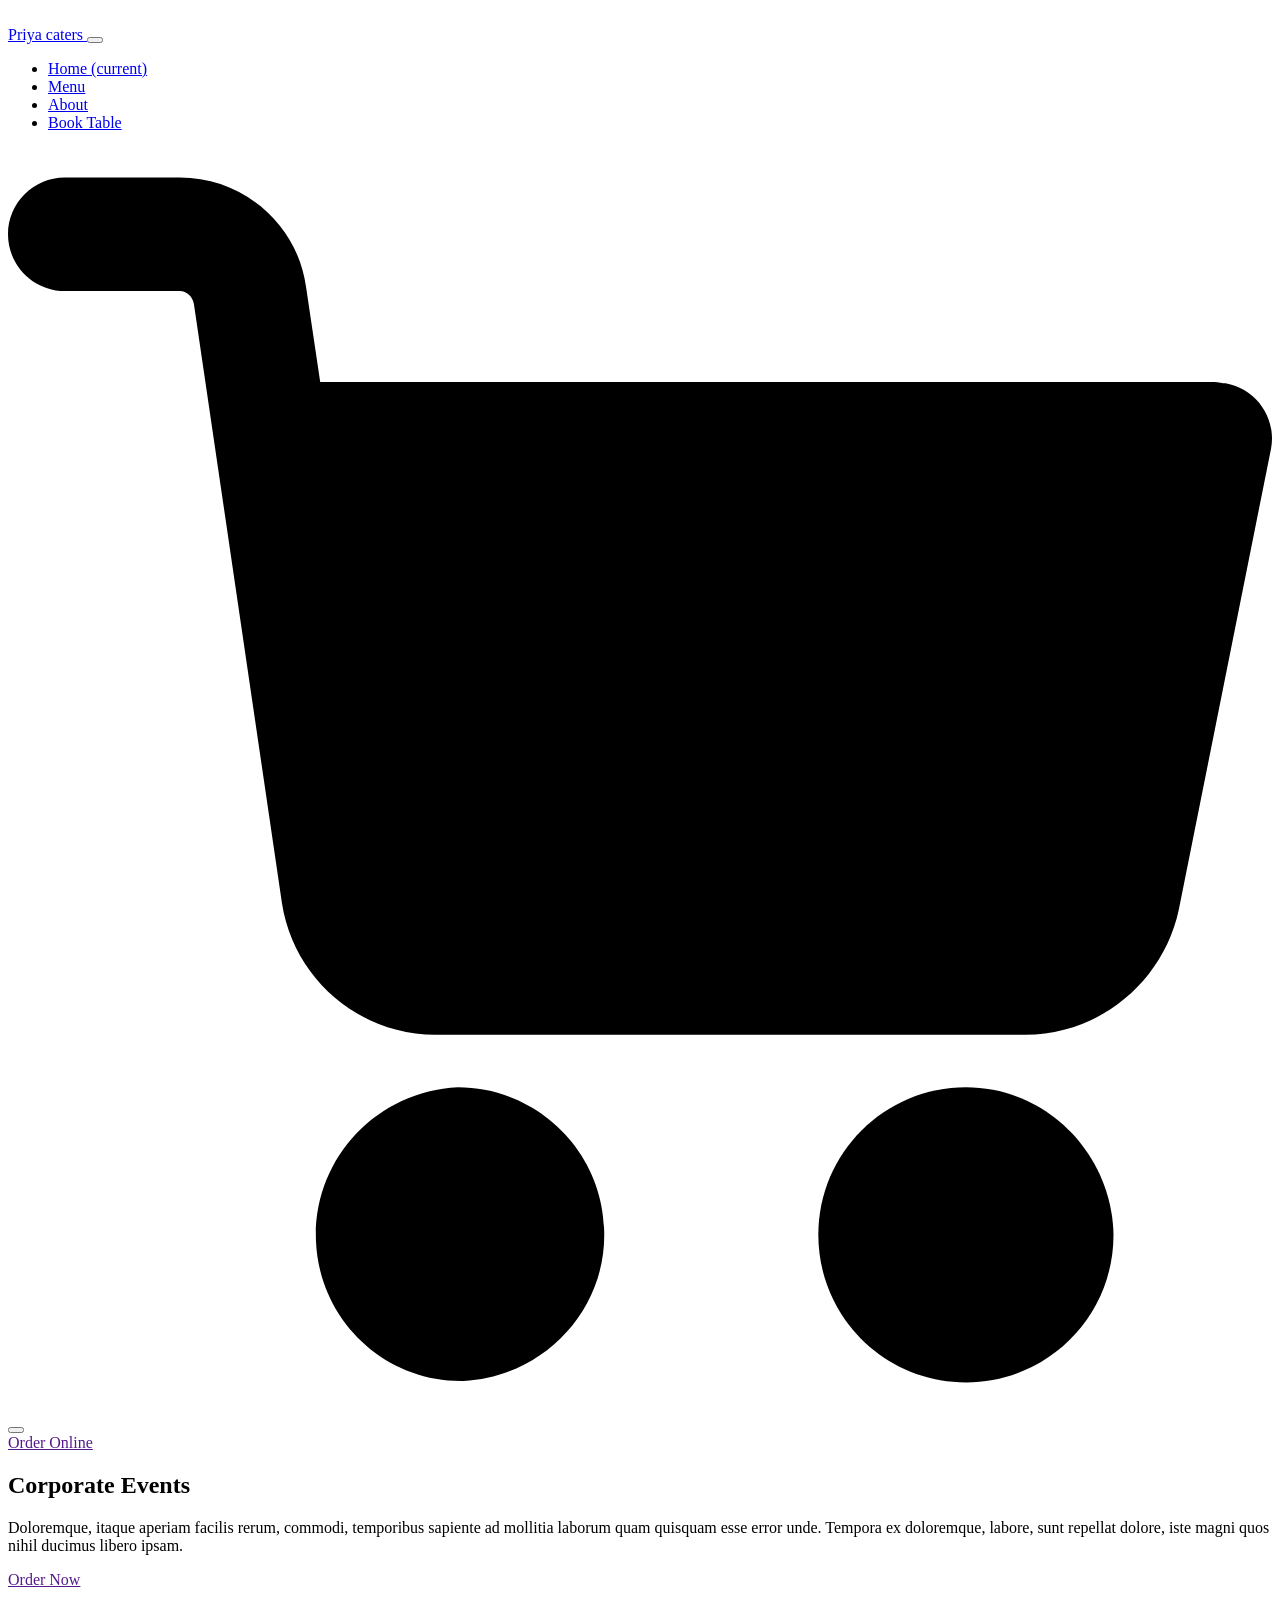
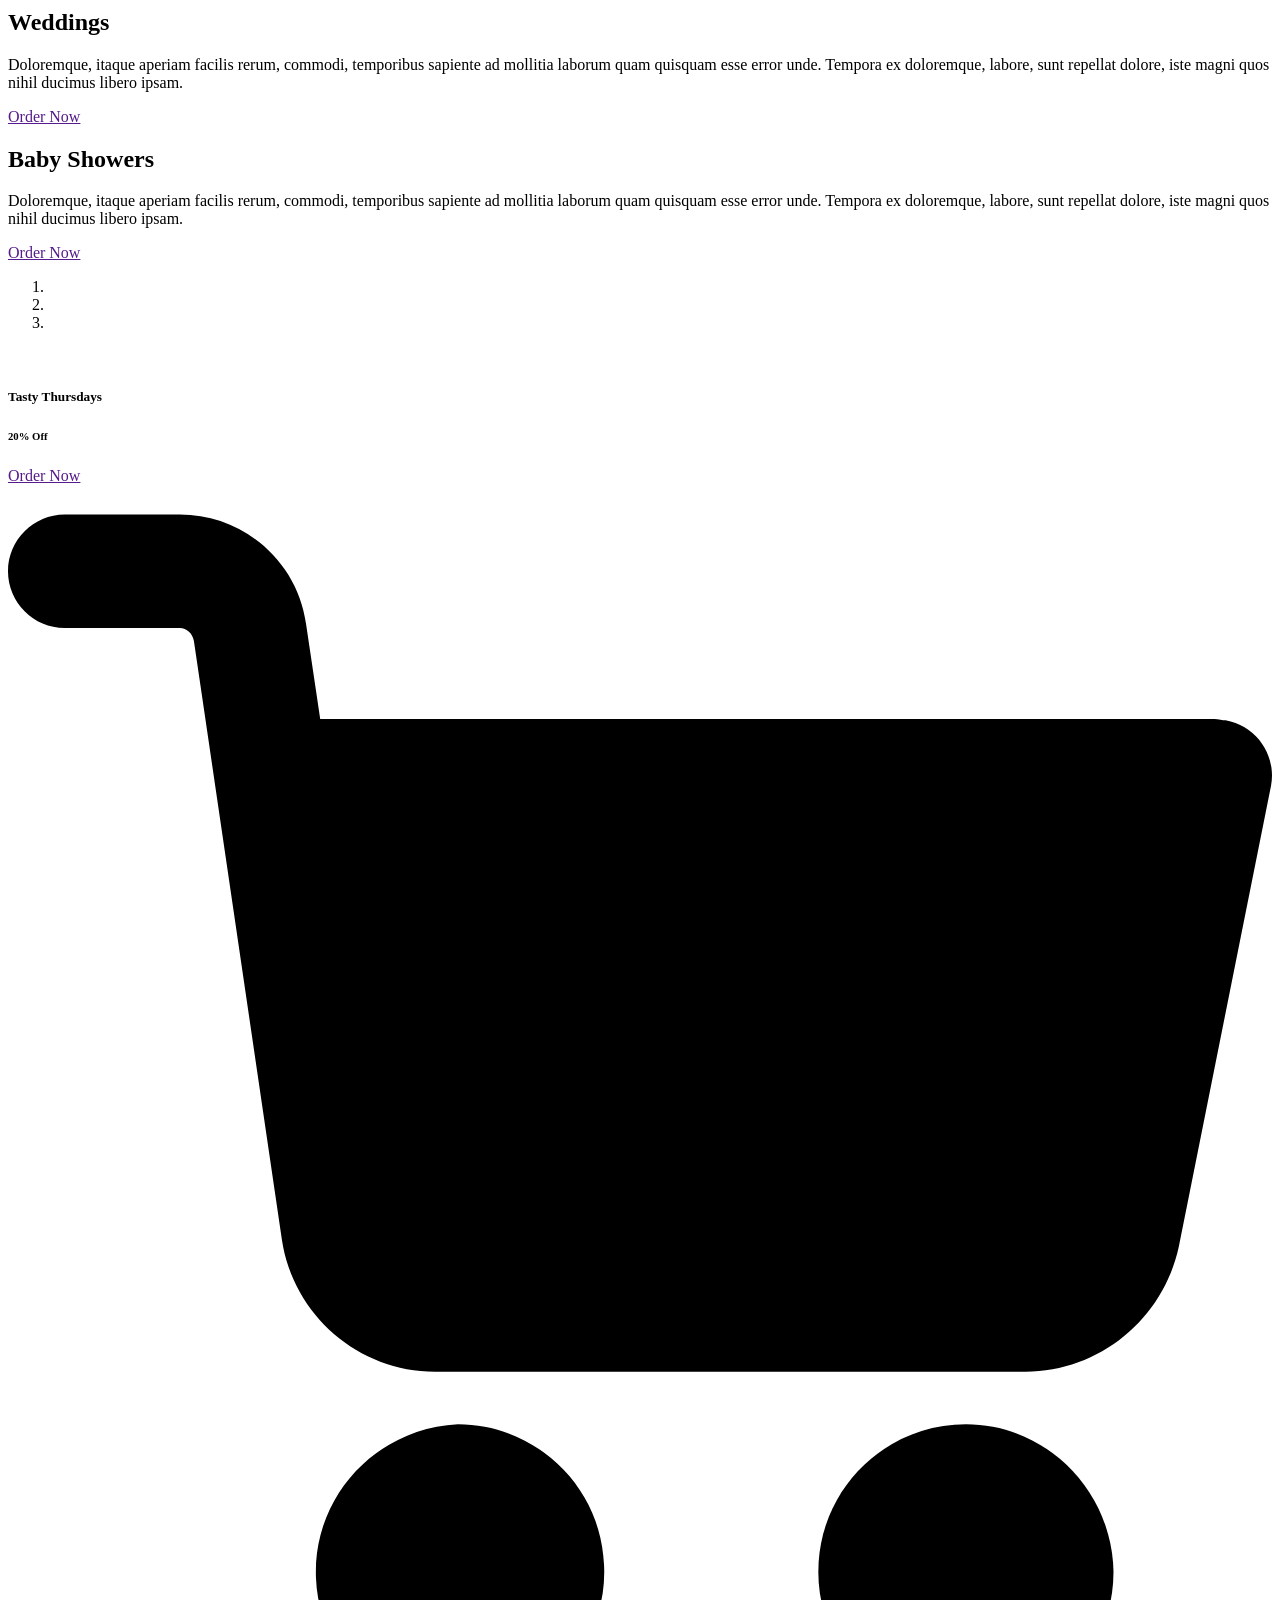
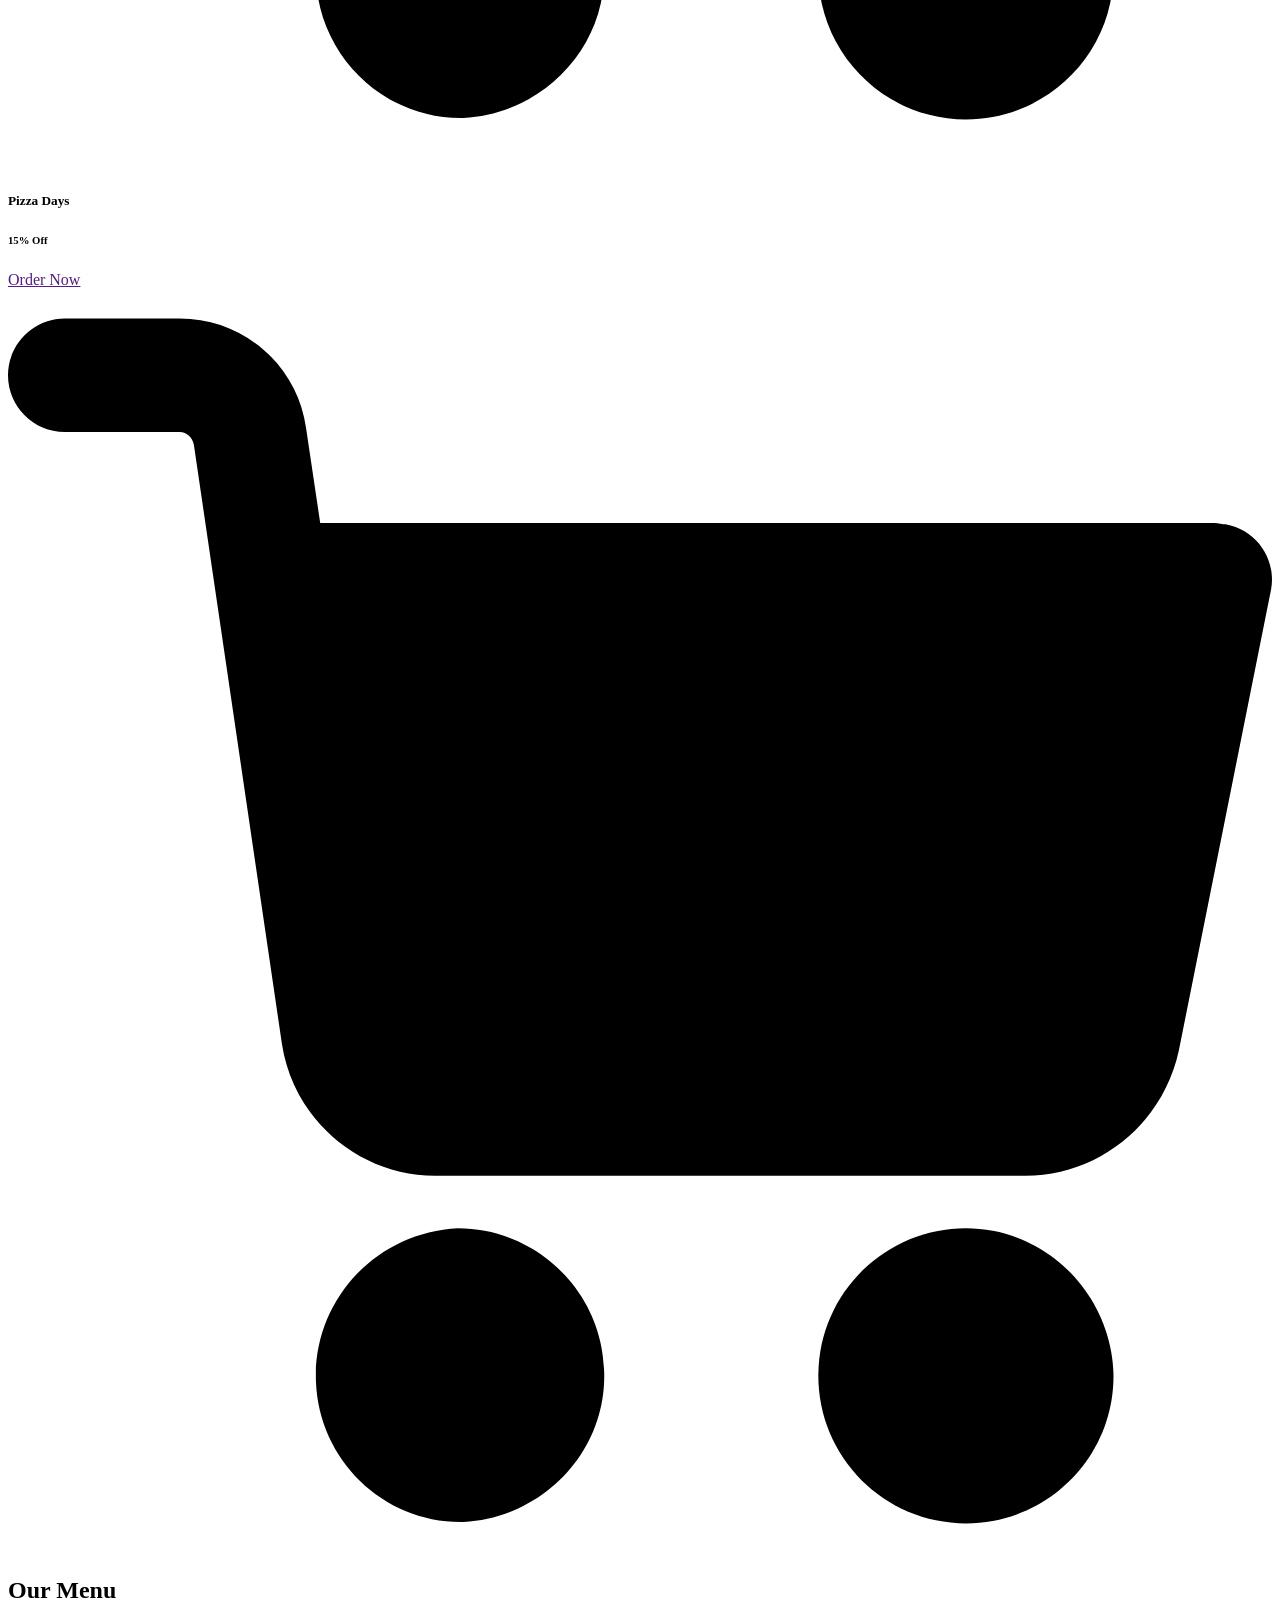
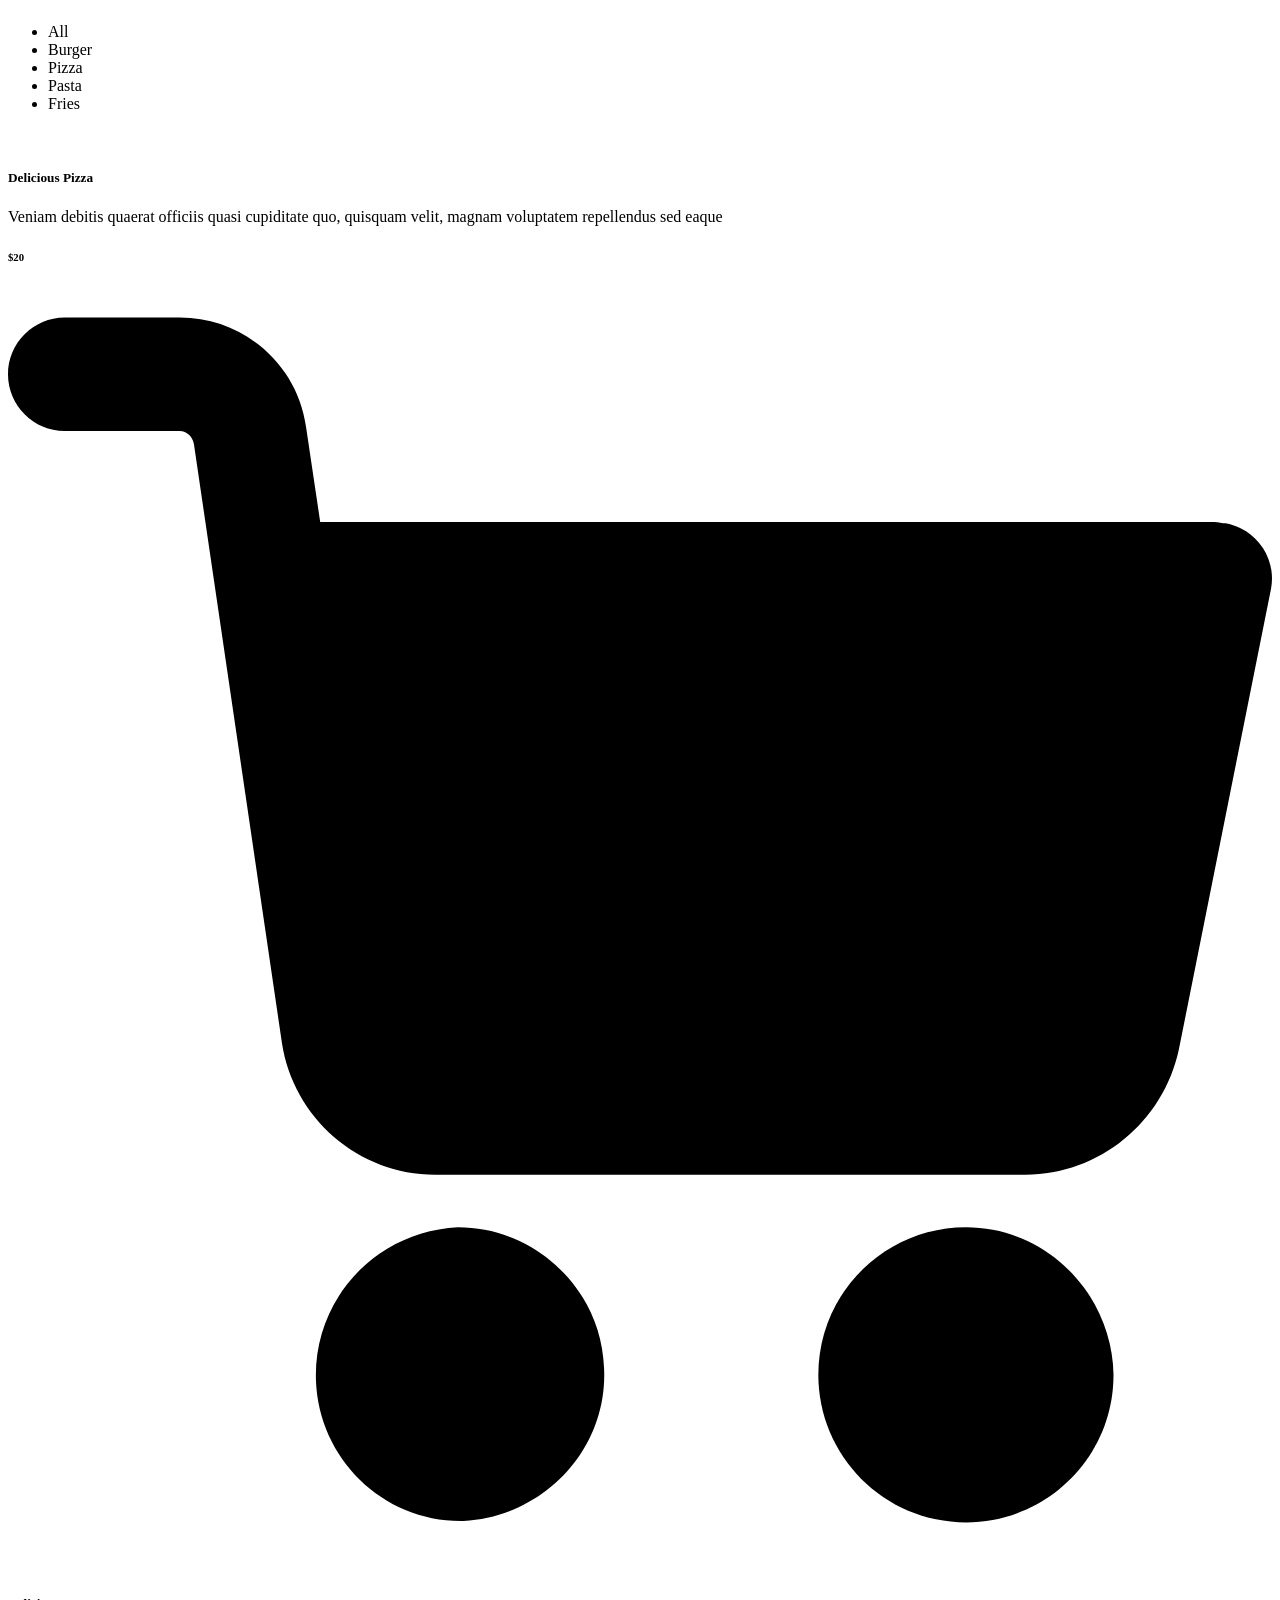
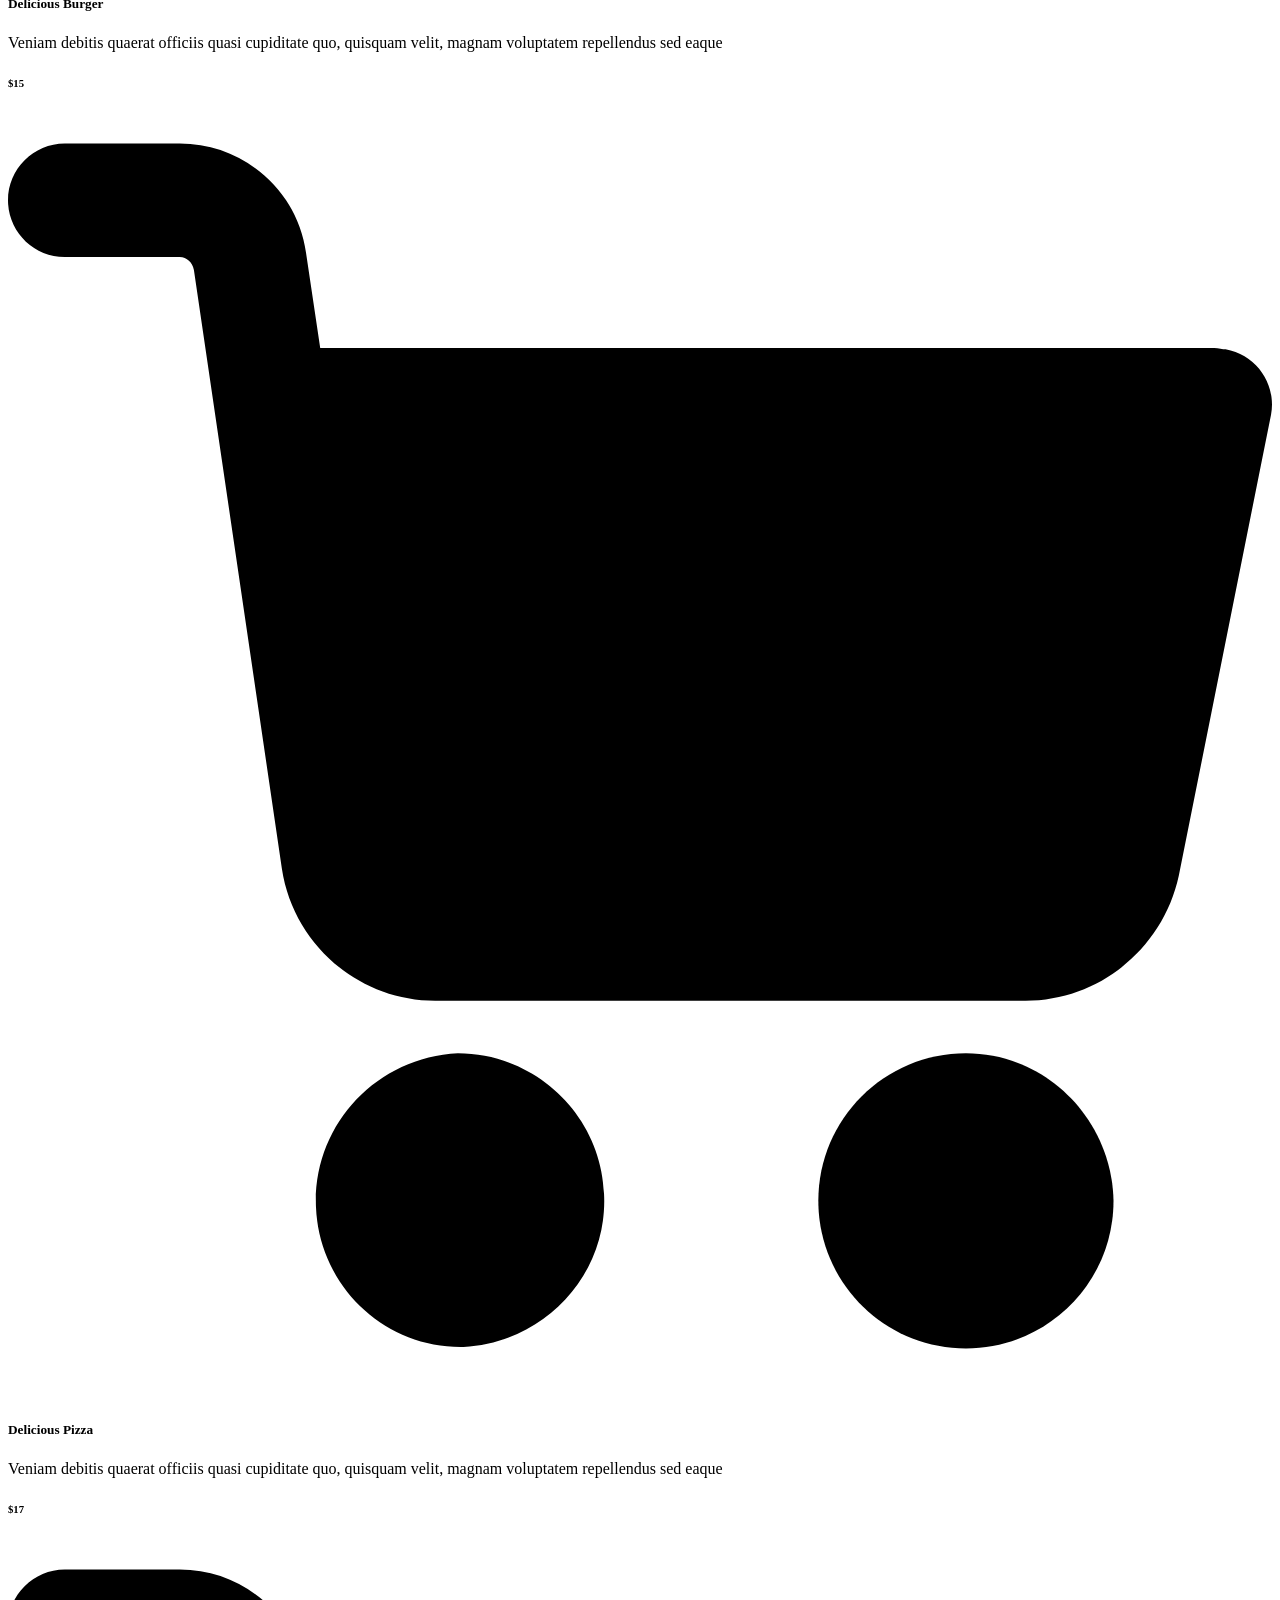
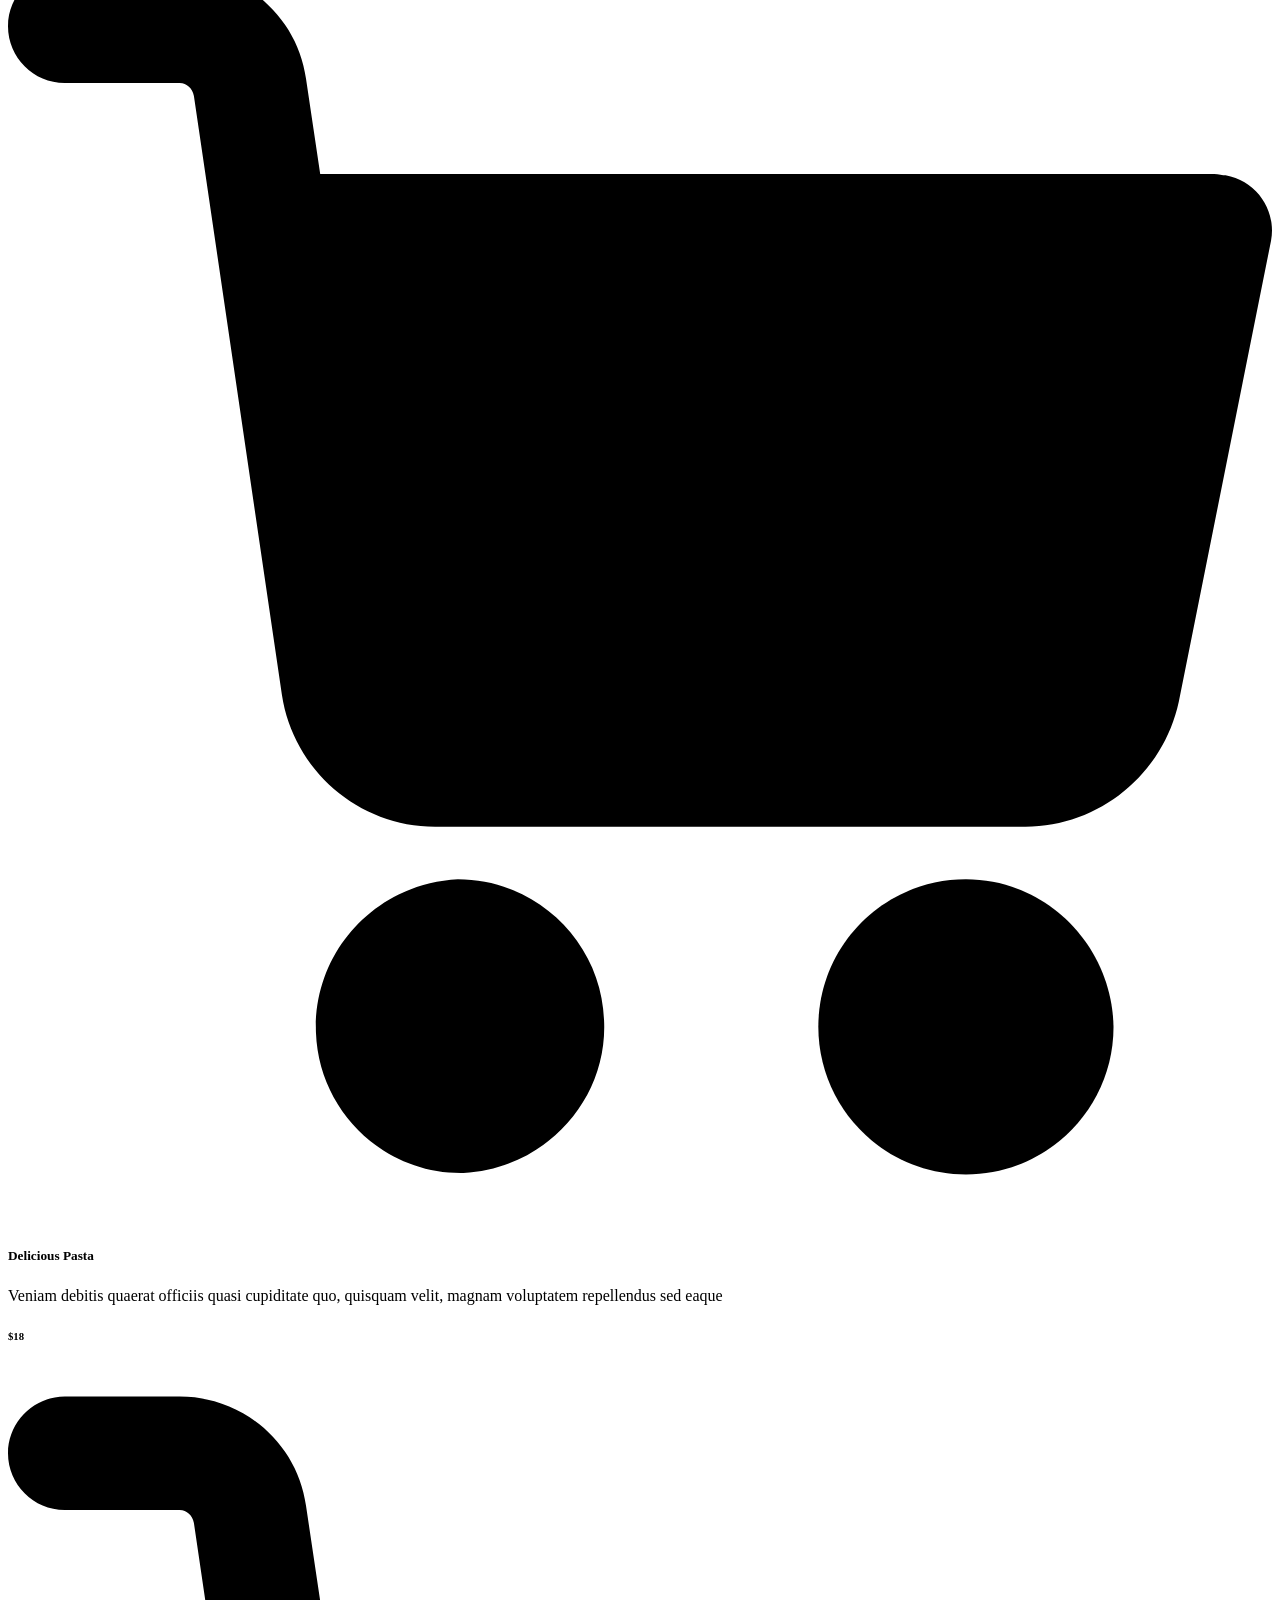
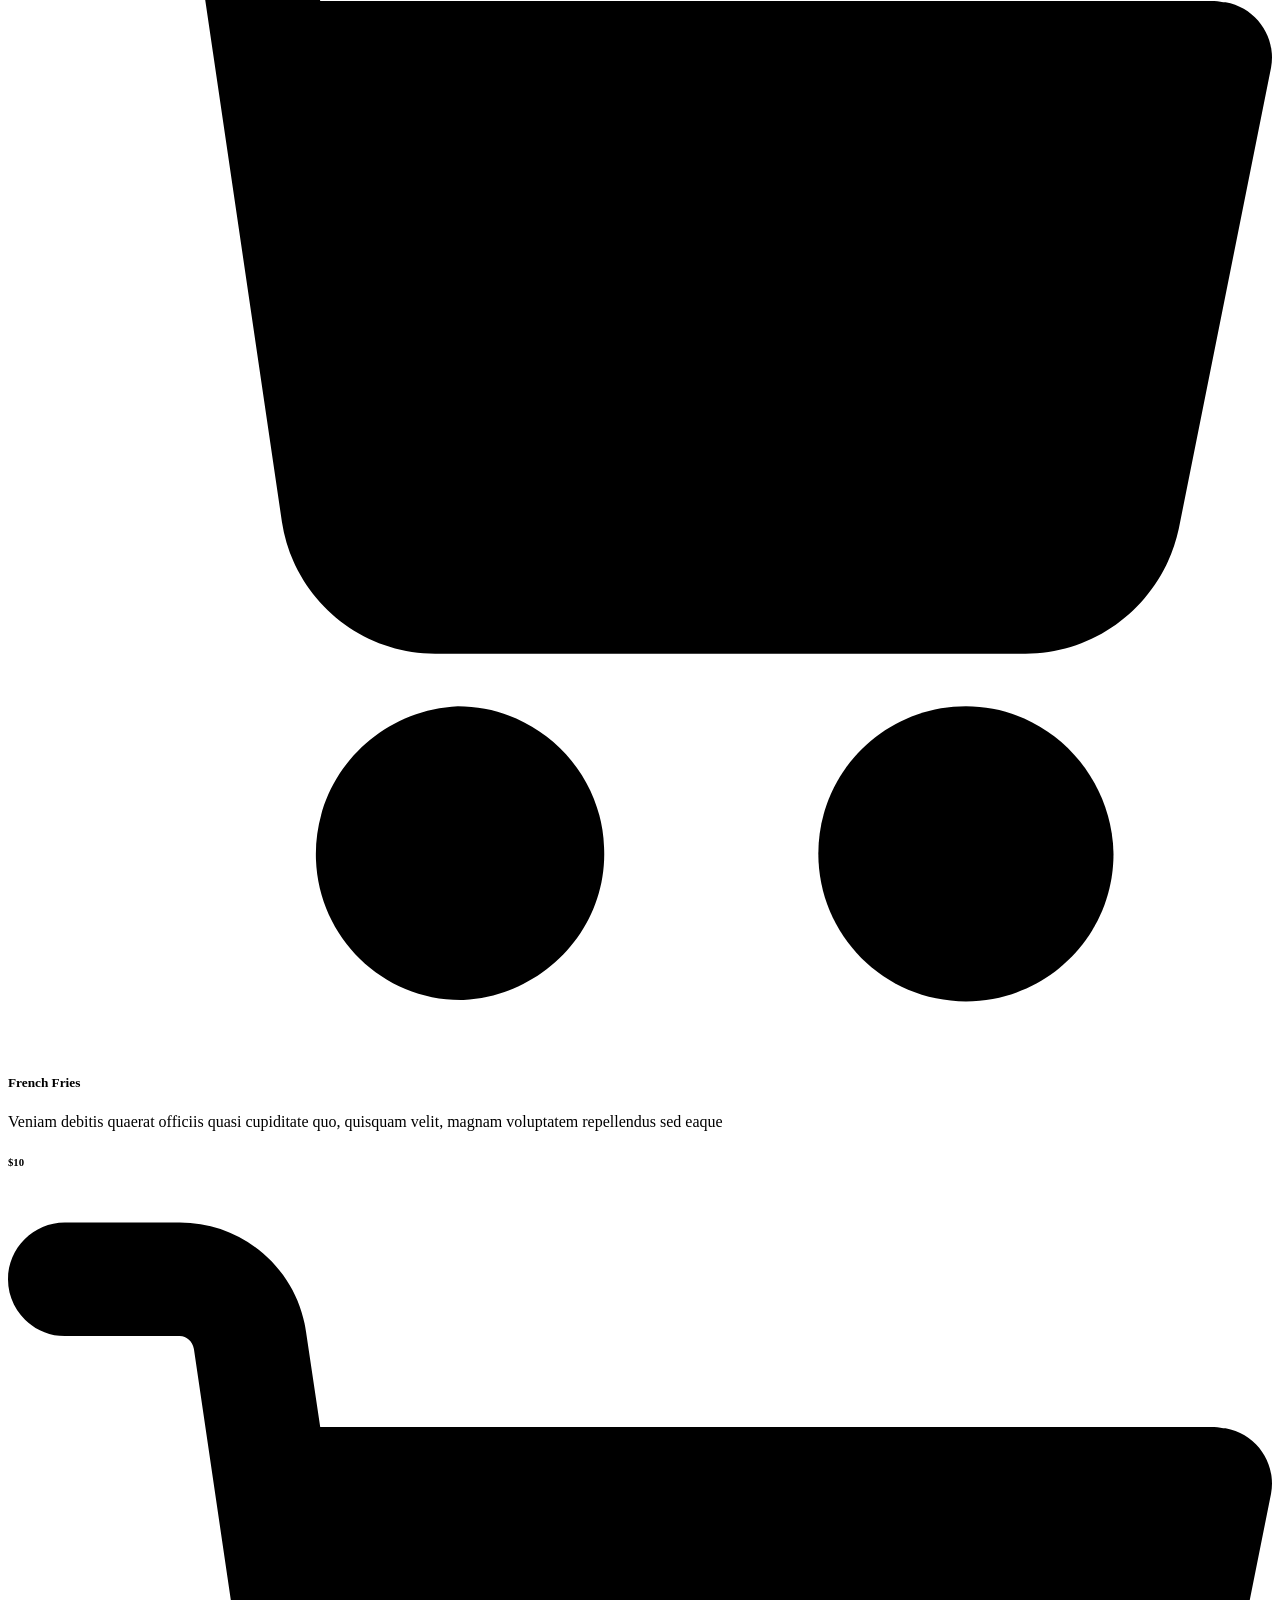
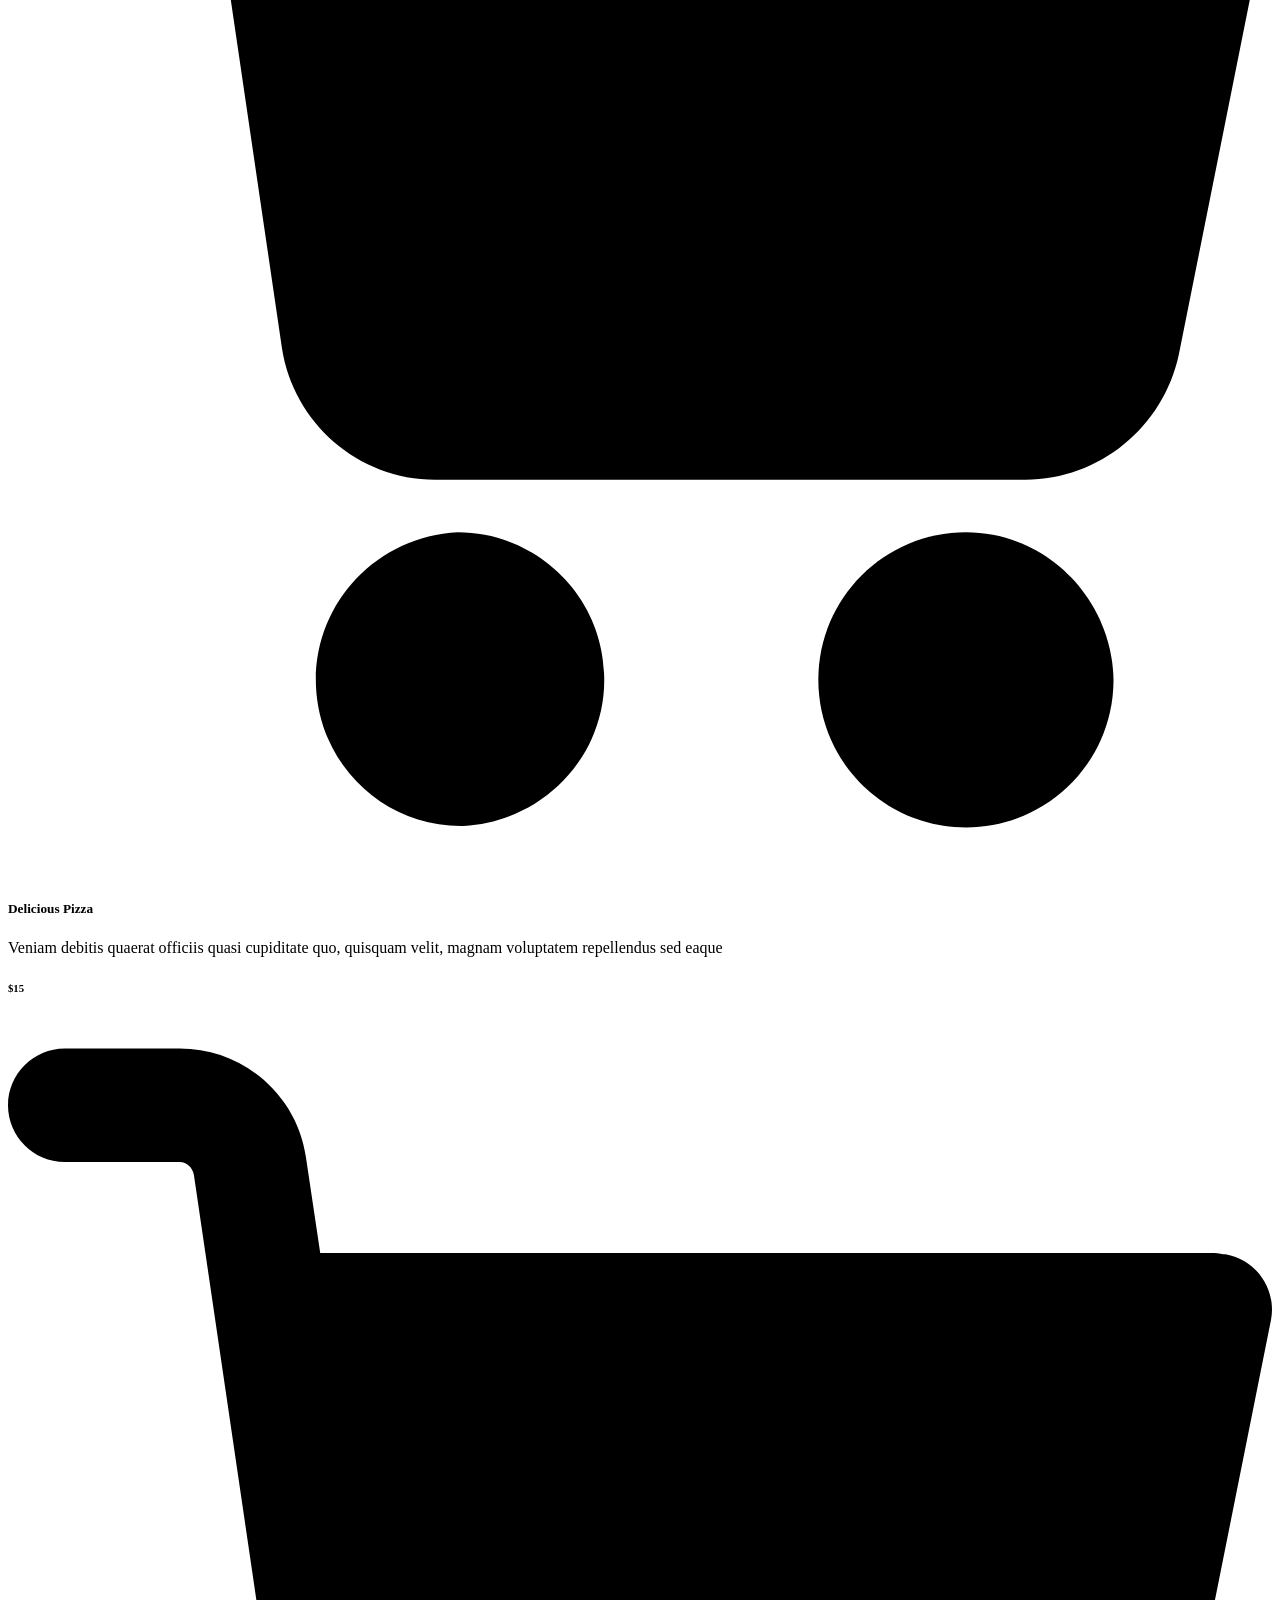
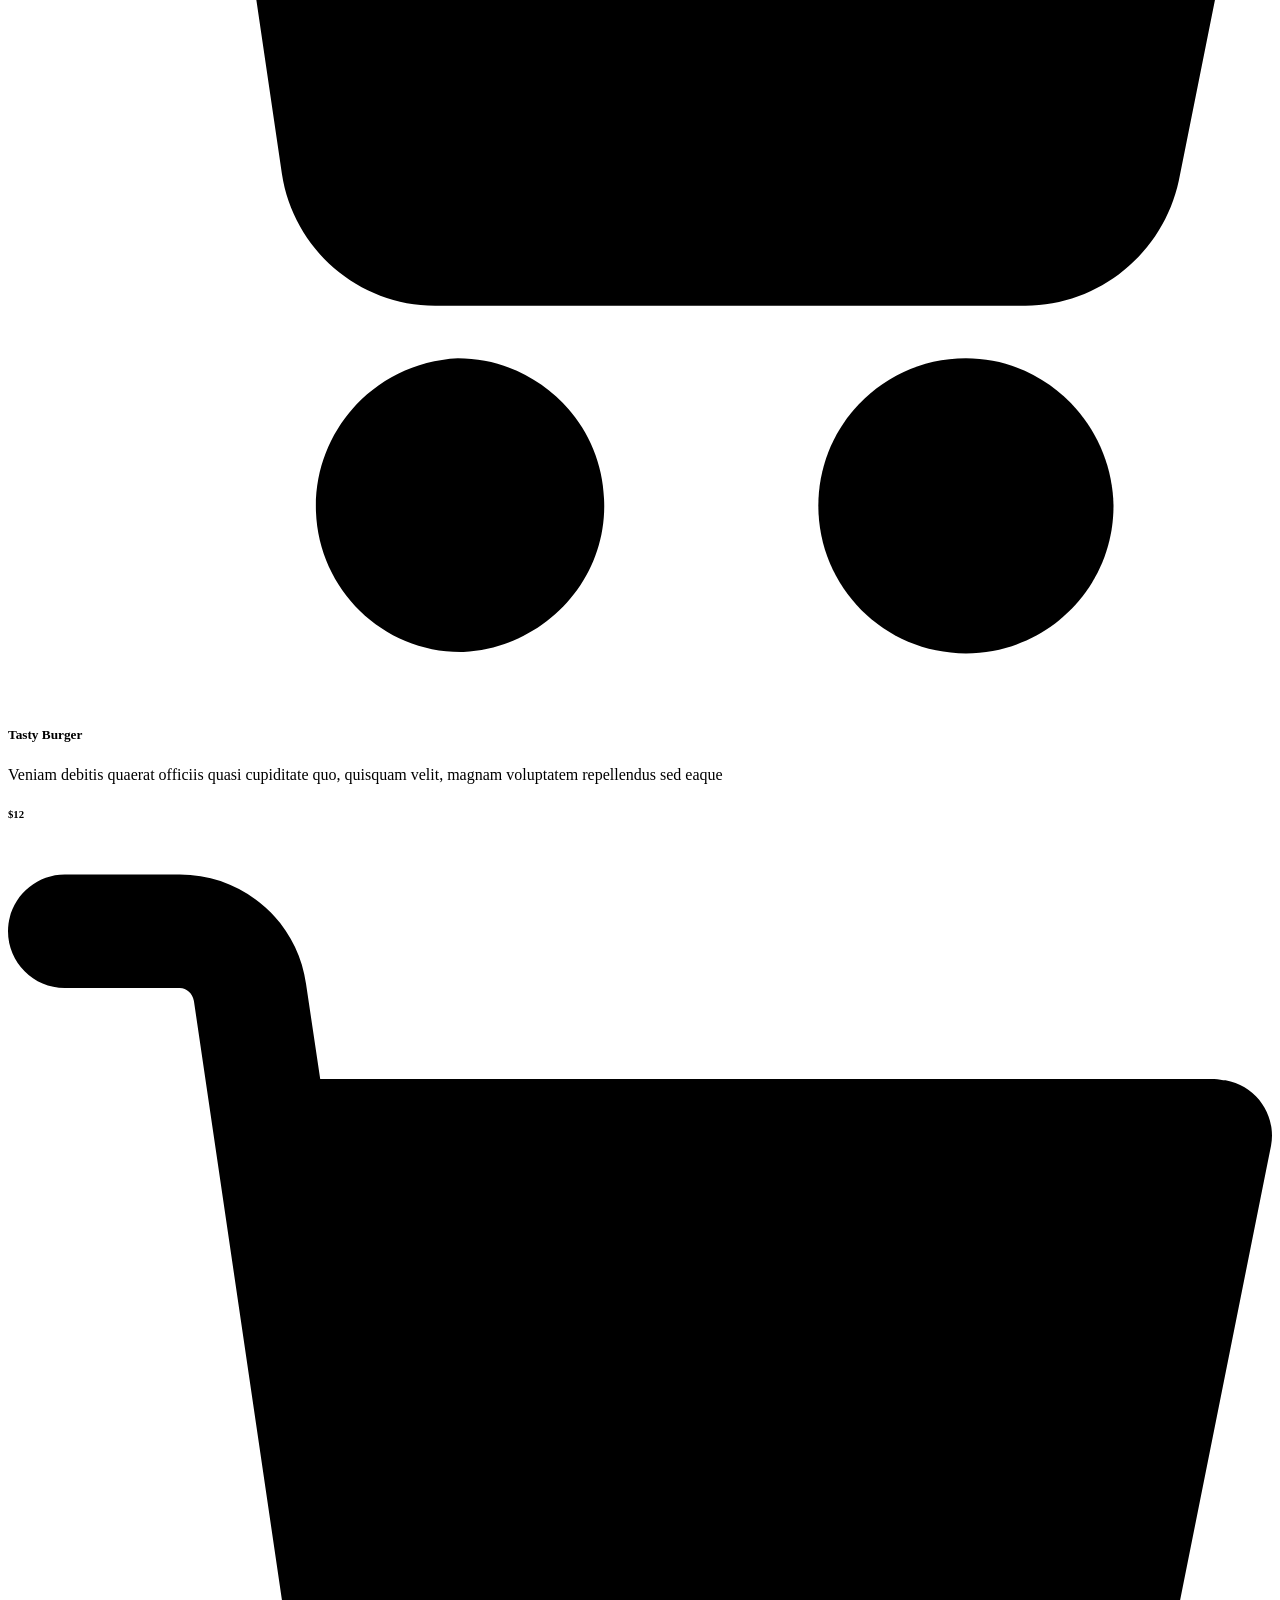
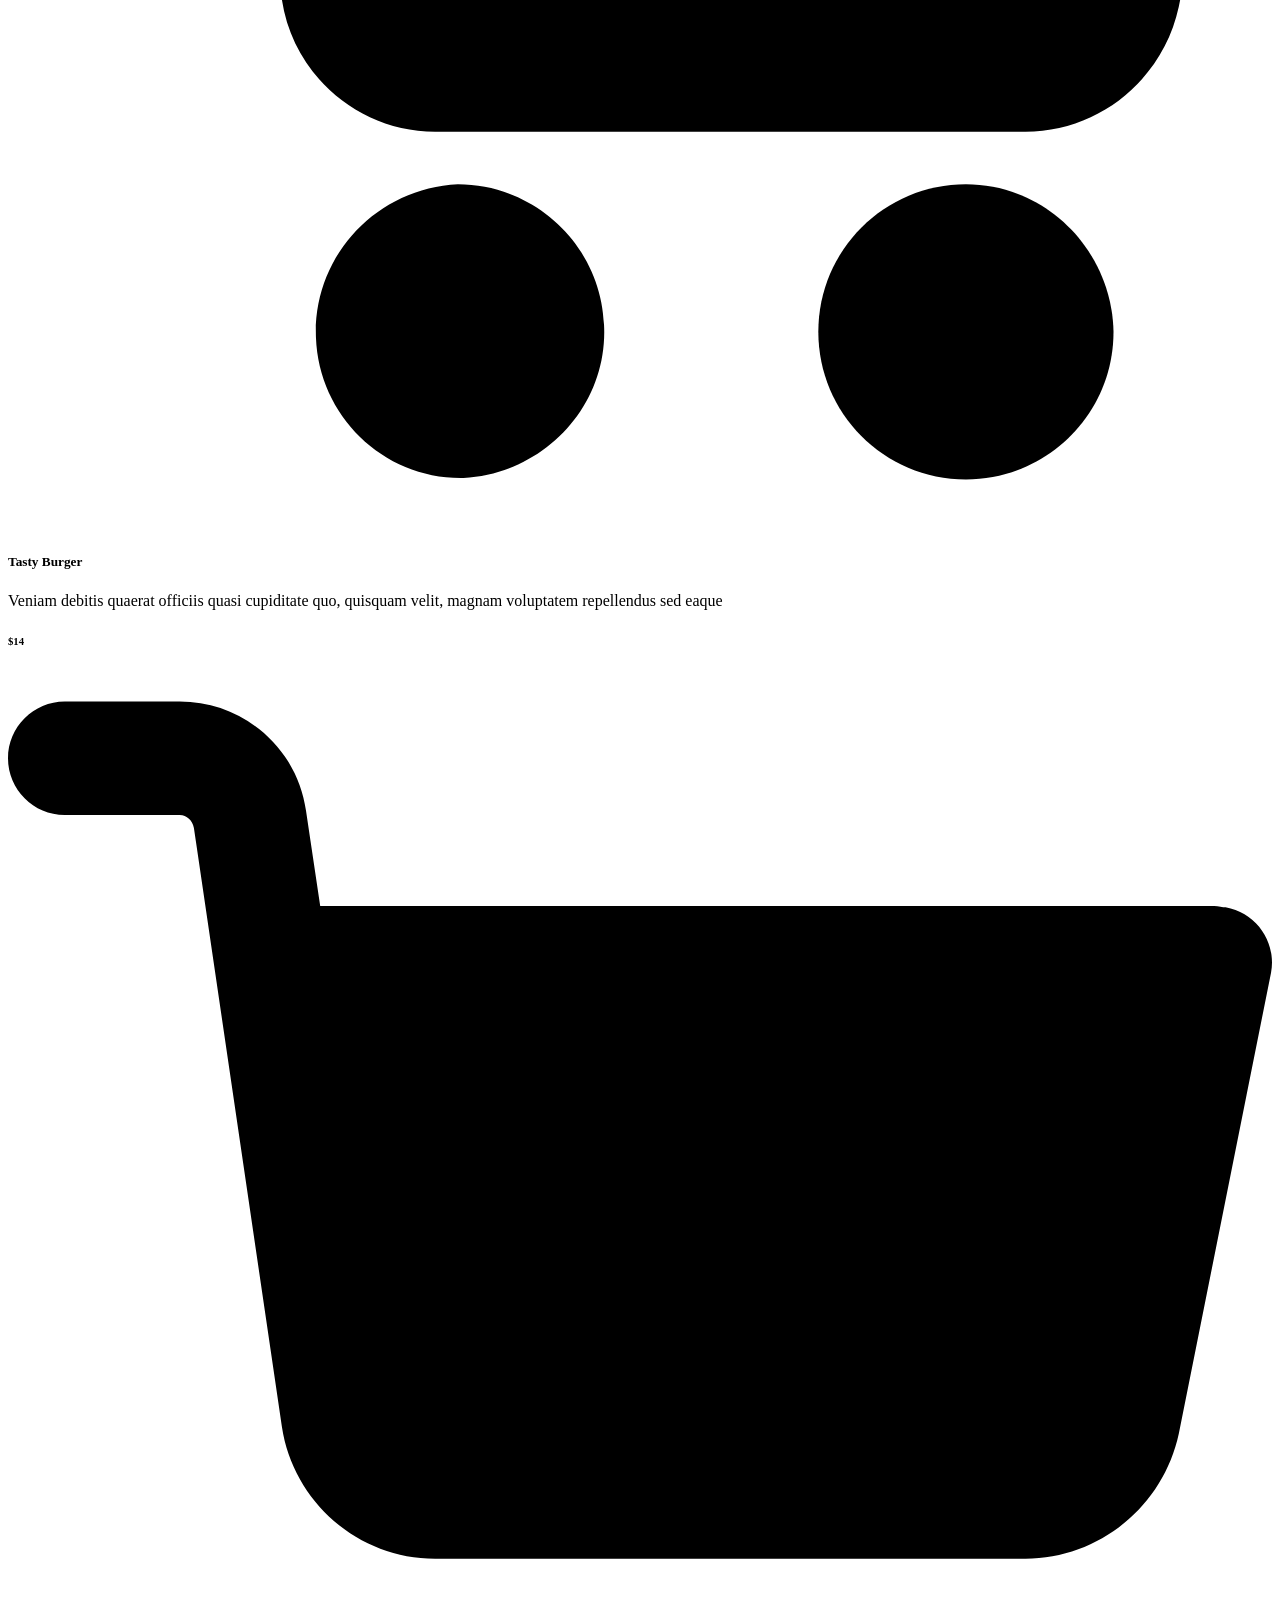
==== index.html @ 8c14f4ce "Add files via upload" ====
<!DOCTYPE html>
<html>

<head>
  <!-- Basic -->
  <meta charset="utf-8" />
  <meta http-equiv="X-UA-Compatible" content="IE=edge" />
  <!-- Mobile Metas -->
  <meta name="viewport" content="width=device-width, initial-scale=1, shrink-to-fit=no" />
  <!-- Site Metas -->
  <meta name="keywords" content="" />
  <meta name="description" content="" />
  <meta name="author" content="" />
  <link rel="shortcut icon" href="images/favicon.png" type="">

  <title> Priya Caters </title>

  <!-- bootstrap core css -->
  <link rel="stylesheet" type="text/css" href="css/bootstrap.css" />

  <!--owl slider stylesheet -->
  <link rel="stylesheet" type="text/css" href="https://cdnjs.cloudflare.com/ajax/libs/OwlCarousel2/2.3.4/assets/owl.carousel.min.css" />
  <!-- nice select  -->
  <link rel="stylesheet" href="https://cdnjs.cloudflare.com/ajax/libs/jquery-nice-select/1.1.0/css/nice-select.min.css" integrity="sha512-CruCP+TD3yXzlvvijET8wV5WxxEh5H8P4cmz0RFbKK6FlZ2sYl3AEsKlLPHbniXKSrDdFewhbmBK5skbdsASbQ==" crossorigin="anonymous" />
  <!-- font awesome style -->
  <link href="css/font-awesome.min.css" rel="stylesheet" />

  <!-- Custom styles for this template -->
  <link href="css/style.css" rel="stylesheet" />
  <!-- responsive style -->
  <link href="css/responsive.css" rel="stylesheet" />

</head>

<body>

  <div class="hero_area">
    <div class="bg-box">
      <img src="images/hero-bg.jpg" alt="">
    </div>
    <!-- header section strats -->
    <header class="header_section">
      <div class="container">
        <nav class="navbar navbar-expand-lg custom_nav-container ">
          <a class="navbar-brand" href="index.html">
            <span>
              Priya caters
            </span>
          </a>

          <button class="navbar-toggler" type="button" data-toggle="collapse" data-target="#navbarSupportedContent" aria-controls="navbarSupportedContent" aria-expanded="false" aria-label="Toggle navigation">
            <span class=""> </span>
          </button>

          <div class="collapse navbar-collapse" id="navbarSupportedContent">
            <ul class="navbar-nav  mx-auto ">
              <li class="nav-item active">
                <a class="nav-link" href="index.html">Home <span class="sr-only">(current)</span></a>
              </li>
              <li class="nav-item">
                <a class="nav-link" href="menu.html">Menu</a>
              </li>
              <li class="nav-item">
                <a class="nav-link" href="about.html">About</a>
              </li>
              <li class="nav-item">
                <a class="nav-link" href="book.html">Book Table</a>
              </li>
            </ul>
            <div class="user_option">
              <a href="" class="user_link">
                <i class="fa fa-user" aria-hidden="true"></i>
              </a>
              <a class="cart_link" href="#">
                <svg version="1.1" id="Capa_1" xmlns="http://www.w3.org/2000/svg" xmlns:xlink="http://www.w3.org/1999/xlink" x="0px" y="0px" viewBox="0 0 456.029 456.029" style="enable-background:new 0 0 456.029 456.029;" xml:space="preserve">
                  <g>
                    <g>
                      <path d="M345.6,338.862c-29.184,0-53.248,23.552-53.248,53.248c0,29.184,23.552,53.248,53.248,53.248
                   c29.184,0,53.248-23.552,53.248-53.248C398.336,362.926,374.784,338.862,345.6,338.862z" />
                    </g>
                  </g>
                  <g>
                    <g>
                      <path d="M439.296,84.91c-1.024,0-2.56-0.512-4.096-0.512H112.64l-5.12-34.304C104.448,27.566,84.992,10.67,61.952,10.67H20.48
                   C9.216,10.67,0,19.886,0,31.15c0,11.264,9.216,20.48,20.48,20.48h41.472c2.56,0,4.608,2.048,5.12,4.608l31.744,216.064
                   c4.096,27.136,27.648,47.616,55.296,47.616h212.992c26.624,0,49.664-18.944,55.296-45.056l33.28-166.4
                   C457.728,97.71,450.56,86.958,439.296,84.91z" />
                    </g>
                  </g>
                  <g>
                    <g>
                      <path d="M215.04,389.55c-1.024-28.16-24.576-50.688-52.736-50.688c-29.696,1.536-52.224,26.112-51.2,55.296
                   c1.024,28.16,24.064,50.688,52.224,50.688h1.024C193.536,443.31,216.576,418.734,215.04,389.55z" />
                    </g>
                  </g>
                  <g>
                  </g>
                  <g>
                  </g>
                  <g>
                  </g>
                  <g>
                  </g>
                  <g>
                  </g>
                  <g>
                  </g>
                  <g>
                  </g>
                  <g>
                  </g>
                  <g>
                  </g>
                  <g>
                  </g>
                  <g>
                  </g>
                  <g>
                  </g>
                  <g>
                  </g>
                  <g>
                  </g>
                  <g>
                  </g>
                </svg>
              </a>
              <form class="form-inline">
                <button class="btn  my-2 my-sm-0 nav_search-btn" type="submit">
                  <i class="fa fa-search" aria-hidden="true"></i>
                </button>
              </form>
              <a href="" class="order_online">
                Order Online
              </a>
            </div>
          </div>
        </nav>
      </div>
    </header>
    <!-- end header section -->
    <!-- slider section -->
    <section class="slider_section ">
      <div id="customCarousel1" class="carousel slide" data-ride="carousel">
        <div class="carousel-inner">
          <div class="carousel-item active">
            <div class="container ">
              <div class="row">
                <div class="col-md-7 col-lg-6 ">
                  <div class="detail-box">
                    <h1>
                      Corporate Events
                    </h1>
                    <p>
                      Doloremque, itaque aperiam facilis rerum, commodi, temporibus sapiente ad mollitia laborum quam quisquam esse error unde. Tempora ex doloremque, labore, sunt repellat dolore, iste magni quos nihil ducimus libero ipsam.
                    </p>
                    <div class="btn-box">
                      <a href="" class="btn1">
                        Order Now
                      </a>
                    </div>
                  </div>
                </div>
              </div>
            </div>
          </div>
          <div class="carousel-item ">
            <div class="container ">
              <div class="row">
                <div class="col-md-7 col-lg-6 ">
                  <div class="detail-box">
                    <h1>
                      Weddings
                    </h1>
                    <p>
                      Doloremque, itaque aperiam facilis rerum, commodi, temporibus sapiente ad mollitia laborum quam quisquam esse error unde. Tempora ex doloremque, labore, sunt repellat dolore, iste magni quos nihil ducimus libero ipsam.
                    </p>
                    <div class="btn-box">
                      <a href="" class="btn1">
                        Order Now
                      </a>
                    </div>
                  </div>
                </div>
              </div>
            </div>
          </div>
          <div class="carousel-item">
            <div class="container ">
              <div class="row">
                <div class="col-md-7 col-lg-6 ">
                  <div class="detail-box">
                    <h1>
                      Baby Showers
                    </h1>
                    <p>
                      Doloremque, itaque aperiam facilis rerum, commodi, temporibus sapiente ad mollitia laborum quam quisquam esse error unde. Tempora ex doloremque, labore, sunt repellat dolore, iste magni quos nihil ducimus libero ipsam.
                    </p>
                    <div class="btn-box">
                      <a href="" class="btn1">
                        Order Now
                      </a>
                    </div>
                  </div>
                </div>
              </div>
            </div>
          </div>
        </div>
        <div class="container">
          <ol class="carousel-indicators">
            <li data-target="#customCarousel1" data-slide-to="0" class="active"></li>
            <li data-target="#customCarousel1" data-slide-to="1"></li>
            <li data-target="#customCarousel1" data-slide-to="2"></li>
          </ol>
        </div>
      </div>

    </section>
    <!-- end slider section -->
  </div>

  <!-- offer section -->

  <section class="offer_section layout_padding-bottom">
    <div class="offer_container">
      <div class="container ">
        <div class="row">
          <div class="col-md-6  ">
            <div class="box ">
              <div class="img-box">
                <img src="images/o1.jpg" alt="">
              </div>
              <div class="detail-box">
                <h5>
                  Tasty Thursdays
                </h5>
                <h6>
                  <span>20%</span> Off
                </h6>
                <a href="">
                  Order Now <svg version="1.1" id="Capa_1" xmlns="http://www.w3.org/2000/svg" xmlns:xlink="http://www.w3.org/1999/xlink" x="0px" y="0px" viewBox="0 0 456.029 456.029" style="enable-background:new 0 0 456.029 456.029;" xml:space="preserve">
                    <g>
                      <g>
                        <path d="M345.6,338.862c-29.184,0-53.248,23.552-53.248,53.248c0,29.184,23.552,53.248,53.248,53.248
                     c29.184,0,53.248-23.552,53.248-53.248C398.336,362.926,374.784,338.862,345.6,338.862z" />
                      </g>
                    </g>
                    <g>
                      <g>
                        <path d="M439.296,84.91c-1.024,0-2.56-0.512-4.096-0.512H112.64l-5.12-34.304C104.448,27.566,84.992,10.67,61.952,10.67H20.48
                     C9.216,10.67,0,19.886,0,31.15c0,11.264,9.216,20.48,20.48,20.48h41.472c2.56,0,4.608,2.048,5.12,4.608l31.744,216.064
                     c4.096,27.136,27.648,47.616,55.296,47.616h212.992c26.624,0,49.664-18.944,55.296-45.056l33.28-166.4
                     C457.728,97.71,450.56,86.958,439.296,84.91z" />
                      </g>
                    </g>
                    <g>
                      <g>
                        <path d="M215.04,389.55c-1.024-28.16-24.576-50.688-52.736-50.688c-29.696,1.536-52.224,26.112-51.2,55.296
                     c1.024,28.16,24.064,50.688,52.224,50.688h1.024C193.536,443.31,216.576,418.734,215.04,389.55z" />
                      </g>
                    </g>
                    <g>
                    </g>
                    <g>
                    </g>
                    <g>
                    </g>
                    <g>
                    </g>
                    <g>
                    </g>
                    <g>
                    </g>
                    <g>
                    </g>
                    <g>
                    </g>
                    <g>
                    </g>
                    <g>
                    </g>
                    <g>
                    </g>
                    <g>
                    </g>
                    <g>
                    </g>
                    <g>
                    </g>
                    <g>
                    </g>
                  </svg>
                </a>
              </div>
            </div>
          </div>
          <div class="col-md-6  ">
            <div class="box ">
              <div class="img-box">
                <img src="images/o2.jpg" alt="">
              </div>
              <div class="detail-box">
                <h5>
                  Pizza Days
                </h5>
                <h6>
                  <span>15%</span> Off
                </h6>
                <a href="">
                  Order Now <svg version="1.1" id="Capa_1" xmlns="http://www.w3.org/2000/svg" xmlns:xlink="http://www.w3.org/1999/xlink" x="0px" y="0px" viewBox="0 0 456.029 456.029" style="enable-background:new 0 0 456.029 456.029;" xml:space="preserve">
                    <g>
                      <g>
                        <path d="M345.6,338.862c-29.184,0-53.248,23.552-53.248,53.248c0,29.184,23.552,53.248,53.248,53.248
                     c29.184,0,53.248-23.552,53.248-53.248C398.336,362.926,374.784,338.862,345.6,338.862z" />
                      </g>
                    </g>
                    <g>
                      <g>
                        <path d="M439.296,84.91c-1.024,0-2.56-0.512-4.096-0.512H112.64l-5.12-34.304C104.448,27.566,84.992,10.67,61.952,10.67H20.48
                     C9.216,10.67,0,19.886,0,31.15c0,11.264,9.216,20.48,20.48,20.48h41.472c2.56,0,4.608,2.048,5.12,4.608l31.744,216.064
                     c4.096,27.136,27.648,47.616,55.296,47.616h212.992c26.624,0,49.664-18.944,55.296-45.056l33.28-166.4
                     C457.728,97.71,450.56,86.958,439.296,84.91z" />
                      </g>
                    </g>
                    <g>
                      <g>
                        <path d="M215.04,389.55c-1.024-28.16-24.576-50.688-52.736-50.688c-29.696,1.536-52.224,26.112-51.2,55.296
                     c1.024,28.16,24.064,50.688,52.224,50.688h1.024C193.536,443.31,216.576,418.734,215.04,389.55z" />
                      </g>
                    </g>
                    <g>
                    </g>
                    <g>
                    </g>
                    <g>
                    </g>
                    <g>
                    </g>
                    <g>
                    </g>
                    <g>
                    </g>
                    <g>
                    </g>
                    <g>
                    </g>
                    <g>
                    </g>
                    <g>
                    </g>
                    <g>
                    </g>
                    <g>
                    </g>
                    <g>
                    </g>
                    <g>
                    </g>
                    <g>
                    </g>
                  </svg>
                </a>
              </div>
            </div>
          </div>
        </div>
      </div>
    </div>
  </section>

  <!-- end offer section -->

  <!-- food section -->

  <section class="food_section layout_padding-bottom">
    <div class="container">
      <div class="heading_container heading_center">
        <h2>
          Our Menu
        </h2>
      </div>

      <ul class="filters_menu">
        <li class="active" data-filter="*">All</li>
        <li data-filter=".burger">Burger</li>
        <li data-filter=".pizza">Pizza</li>
        <li data-filter=".pasta">Pasta</li>
        <li data-filter=".fries">Fries</li>
      </ul>

      <div class="filters-content">
        <div class="row grid">
          <div class="col-sm-6 col-lg-4 all pizza">
            <div class="box">
              <div>
                <div class="img-box">
                  <img src="images/f1.png" alt="">
                </div>
                <div class="detail-box">
                  <h5>
                    Delicious Pizza
                  </h5>
                  <p>
                    Veniam debitis quaerat officiis quasi cupiditate quo, quisquam velit, magnam voluptatem repellendus sed eaque
                  </p>
                  <div class="options">
                    <h6>
                      $20
                    </h6>
                    <a href="">
                      <svg version="1.1" id="Capa_1" xmlns="http://www.w3.org/2000/svg" xmlns:xlink="http://www.w3.org/1999/xlink" x="0px" y="0px" viewBox="0 0 456.029 456.029" style="enable-background:new 0 0 456.029 456.029;" xml:space="preserve">
                        <g>
                          <g>
                            <path d="M345.6,338.862c-29.184,0-53.248,23.552-53.248,53.248c0,29.184,23.552,53.248,53.248,53.248
                         c29.184,0,53.248-23.552,53.248-53.248C398.336,362.926,374.784,338.862,345.6,338.862z" />
                          </g>
                        </g>
                        <g>
                          <g>
                            <path d="M439.296,84.91c-1.024,0-2.56-0.512-4.096-0.512H112.64l-5.12-34.304C104.448,27.566,84.992,10.67,61.952,10.67H20.48
                         C9.216,10.67,0,19.886,0,31.15c0,11.264,9.216,20.48,20.48,20.48h41.472c2.56,0,4.608,2.048,5.12,4.608l31.744,216.064
                         c4.096,27.136,27.648,47.616,55.296,47.616h212.992c26.624,0,49.664-18.944,55.296-45.056l33.28-166.4
                         C457.728,97.71,450.56,86.958,439.296,84.91z" />
                          </g>
                        </g>
                        <g>
                          <g>
                            <path d="M215.04,389.55c-1.024-28.16-24.576-50.688-52.736-50.688c-29.696,1.536-52.224,26.112-51.2,55.296
                         c1.024,28.16,24.064,50.688,52.224,50.688h1.024C193.536,443.31,216.576,418.734,215.04,389.55z" />
                          </g>
                        </g>
                        <g>
                        </g>
                        <g>
                        </g>
                        <g>
                        </g>
                        <g>
                        </g>
                        <g>
                        </g>
                        <g>
                        </g>
                        <g>
                        </g>
                        <g>
                        </g>
                        <g>
                        </g>
                        <g>
                        </g>
                        <g>
                        </g>
                        <g>
                        </g>
                        <g>
                        </g>
                        <g>
                        </g>
                        <g>
                        </g>
                      </svg>
                    </a>
                  </div>
                </div>
              </div>
            </div>
          </div>
          <div class="col-sm-6 col-lg-4 all burger">
            <div class="box">
              <div>
                <div class="img-box">
                  <img src="images/f2.png" alt="">
                </div>
                <div class="detail-box">
                  <h5>
                    Delicious Burger
                  </h5>
                  <p>
                    Veniam debitis quaerat officiis quasi cupiditate quo, quisquam velit, magnam voluptatem repellendus sed eaque
                  </p>
                  <div class="options">
                    <h6>
                      $15
                    </h6>
                    <a href="">
                      <svg version="1.1" id="Capa_1" xmlns="http://www.w3.org/2000/svg" xmlns:xlink="http://www.w3.org/1999/xlink" x="0px" y="0px" viewBox="0 0 456.029 456.029" style="enable-background:new 0 0 456.029 456.029;" xml:space="preserve">
                        <g>
                          <g>
                            <path d="M345.6,338.862c-29.184,0-53.248,23.552-53.248,53.248c0,29.184,23.552,53.248,53.248,53.248
                         c29.184,0,53.248-23.552,53.248-53.248C398.336,362.926,374.784,338.862,345.6,338.862z" />
                          </g>
                        </g>
                        <g>
                          <g>
                            <path d="M439.296,84.91c-1.024,0-2.56-0.512-4.096-0.512H112.64l-5.12-34.304C104.448,27.566,84.992,10.67,61.952,10.67H20.48
                         C9.216,10.67,0,19.886,0,31.15c0,11.264,9.216,20.48,20.48,20.48h41.472c2.56,0,4.608,2.048,5.12,4.608l31.744,216.064
                         c4.096,27.136,27.648,47.616,55.296,47.616h212.992c26.624,0,49.664-18.944,55.296-45.056l33.28-166.4
                         C457.728,97.71,450.56,86.958,439.296,84.91z" />
                          </g>
                        </g>
                        <g>
                          <g>
                            <path d="M215.04,389.55c-1.024-28.16-24.576-50.688-52.736-50.688c-29.696,1.536-52.224,26.112-51.2,55.296
                         c1.024,28.16,24.064,50.688,52.224,50.688h1.024C193.536,443.31,216.576,418.734,215.04,389.55z" />
                          </g>
                        </g>
                        <g>
                        </g>
                        <g>
                        </g>
                        <g>
                        </g>
                        <g>
                        </g>
                        <g>
                        </g>
                        <g>
                        </g>
                        <g>
                        </g>
                        <g>
                        </g>
                        <g>
                        </g>
                        <g>
                        </g>
                        <g>
                        </g>
                        <g>
                        </g>
                        <g>
                        </g>
                        <g>
                        </g>
                        <g>
                        </g>
                      </svg>
                    </a>
                  </div>
                </div>
              </div>
            </div>
          </div>
          <div class="col-sm-6 col-lg-4 all pizza">
            <div class="box">
              <div>
                <div class="img-box">
                  <img src="images/f3.png" alt="">
                </div>
                <div class="detail-box">
                  <h5>
                    Delicious Pizza
                  </h5>
                  <p>
                    Veniam debitis quaerat officiis quasi cupiditate quo, quisquam velit, magnam voluptatem repellendus sed eaque
                  </p>
                  <div class="options">
                    <h6>
                      $17
                    </h6>
                    <a href="">
                      <svg version="1.1" id="Capa_1" xmlns="http://www.w3.org/2000/svg" xmlns:xlink="http://www.w3.org/1999/xlink" x="0px" y="0px" viewBox="0 0 456.029 456.029" style="enable-background:new 0 0 456.029 456.029;" xml:space="preserve">
                        <g>
                          <g>
                            <path d="M345.6,338.862c-29.184,0-53.248,23.552-53.248,53.248c0,29.184,23.552,53.248,53.248,53.248
                         c29.184,0,53.248-23.552,53.248-53.248C398.336,362.926,374.784,338.862,345.6,338.862z" />
                          </g>
                        </g>
                        <g>
                          <g>
                            <path d="M439.296,84.91c-1.024,0-2.56-0.512-4.096-0.512H112.64l-5.12-34.304C104.448,27.566,84.992,10.67,61.952,10.67H20.48
                         C9.216,10.67,0,19.886,0,31.15c0,11.264,9.216,20.48,20.48,20.48h41.472c2.56,0,4.608,2.048,5.12,4.608l31.744,216.064
                         c4.096,27.136,27.648,47.616,55.296,47.616h212.992c26.624,0,49.664-18.944,55.296-45.056l33.28-166.4
                         C457.728,97.71,450.56,86.958,439.296,84.91z" />
                          </g>
                        </g>
                        <g>
                          <g>
                            <path d="M215.04,389.55c-1.024-28.16-24.576-50.688-52.736-50.688c-29.696,1.536-52.224,26.112-51.2,55.296
                         c1.024,28.16,24.064,50.688,52.224,50.688h1.024C193.536,443.31,216.576,418.734,215.04,389.55z" />
                          </g>
                        </g>
                        <g>
                        </g>
                        <g>
                        </g>
                        <g>
                        </g>
                        <g>
                        </g>
                        <g>
                        </g>
                        <g>
                        </g>
                        <g>
                        </g>
                        <g>
                        </g>
                        <g>
                        </g>
                        <g>
                        </g>
                        <g>
                        </g>
                        <g>
                        </g>
                        <g>
                        </g>
                        <g>
                        </g>
                        <g>
                        </g>
                      </svg>
                    </a>
                  </div>
                </div>
              </div>
            </div>
          </div>
          <div class="col-sm-6 col-lg-4 all pasta">
            <div class="box">
              <div>
                <div class="img-box">
                  <img src="images/f4.png" alt="">
                </div>
                <div class="detail-box">
                  <h5>
                    Delicious Pasta
                  </h5>
                  <p>
                    Veniam debitis quaerat officiis quasi cupiditate quo, quisquam velit, magnam voluptatem repellendus sed eaque
                  </p>
                  <div class="options">
                    <h6>
                      $18
                    </h6>
                    <a href="">
                      <svg version="1.1" id="Capa_1" xmlns="http://www.w3.org/2000/svg" xmlns:xlink="http://www.w3.org/1999/xlink" x="0px" y="0px" viewBox="0 0 456.029 456.029" style="enable-background:new 0 0 456.029 456.029;" xml:space="preserve">
                        <g>
                          <g>
                            <path d="M345.6,338.862c-29.184,0-53.248,23.552-53.248,53.248c0,29.184,23.552,53.248,53.248,53.248
                         c29.184,0,53.248-23.552,53.248-53.248C398.336,362.926,374.784,338.862,345.6,338.862z" />
                          </g>
                        </g>
                        <g>
                          <g>
                            <path d="M439.296,84.91c-1.024,0-2.56-0.512-4.096-0.512H112.64l-5.12-34.304C104.448,27.566,84.992,10.67,61.952,10.67H20.48
                         C9.216,10.67,0,19.886,0,31.15c0,11.264,9.216,20.48,20.48,20.48h41.472c2.56,0,4.608,2.048,5.12,4.608l31.744,216.064
                         c4.096,27.136,27.648,47.616,55.296,47.616h212.992c26.624,0,49.664-18.944,55.296-45.056l33.28-166.4
                         C457.728,97.71,450.56,86.958,439.296,84.91z" />
                          </g>
                        </g>
                        <g>
                          <g>
                            <path d="M215.04,389.55c-1.024-28.16-24.576-50.688-52.736-50.688c-29.696,1.536-52.224,26.112-51.2,55.296
                         c1.024,28.16,24.064,50.688,52.224,50.688h1.024C193.536,443.31,216.576,418.734,215.04,389.55z" />
                          </g>
                        </g>
                        <g>
                        </g>
                        <g>
                        </g>
                        <g>
                        </g>
                        <g>
                        </g>
                        <g>
                        </g>
                        <g>
                        </g>
                        <g>
                        </g>
                        <g>
                        </g>
                        <g>
                        </g>
                        <g>
                        </g>
                        <g>
                        </g>
                        <g>
                        </g>
                        <g>
                        </g>
                        <g>
                        </g>
                        <g>
                        </g>
                      </svg>
                    </a>
                  </div>
                </div>
              </div>
            </div>
          </div>
          <div class="col-sm-6 col-lg-4 all fries">
            <div class="box">
              <div>
                <div class="img-box">
                  <img src="images/f5.png" alt="">
                </div>
                <div class="detail-box">
                  <h5>
                    French Fries
                  </h5>
                  <p>
                    Veniam debitis quaerat officiis quasi cupiditate quo, quisquam velit, magnam voluptatem repellendus sed eaque
                  </p>
                  <div class="options">
                    <h6>
                      $10
                    </h6>
                    <a href="">
                      <svg version="1.1" id="Capa_1" xmlns="http://www.w3.org/2000/svg" xmlns:xlink="http://www.w3.org/1999/xlink" x="0px" y="0px" viewBox="0 0 456.029 456.029" style="enable-background:new 0 0 456.029 456.029;" xml:space="preserve">
                        <g>
                          <g>
                            <path d="M345.6,338.862c-29.184,0-53.248,23.552-53.248,53.248c0,29.184,23.552,53.248,53.248,53.248
                         c29.184,0,53.248-23.552,53.248-53.248C398.336,362.926,374.784,338.862,345.6,338.862z" />
                          </g>
                        </g>
                        <g>
                          <g>
                            <path d="M439.296,84.91c-1.024,0-2.56-0.512-4.096-0.512H112.64l-5.12-34.304C104.448,27.566,84.992,10.67,61.952,10.67H20.48
                         C9.216,10.67,0,19.886,0,31.15c0,11.264,9.216,20.48,20.48,20.48h41.472c2.56,0,4.608,2.048,5.12,4.608l31.744,216.064
                         c4.096,27.136,27.648,47.616,55.296,47.616h212.992c26.624,0,49.664-18.944,55.296-45.056l33.28-166.4
                         C457.728,97.71,450.56,86.958,439.296,84.91z" />
                          </g>
                        </g>
                        <g>
                          <g>
                            <path d="M215.04,389.55c-1.024-28.16-24.576-50.688-52.736-50.688c-29.696,1.536-52.224,26.112-51.2,55.296
                         c1.024,28.16,24.064,50.688,52.224,50.688h1.024C193.536,443.31,216.576,418.734,215.04,389.55z" />
                          </g>
                        </g>
                        <g>
                        </g>
                        <g>
                        </g>
                        <g>
                        </g>
                        <g>
                        </g>
                        <g>
                        </g>
                        <g>
                        </g>
                        <g>
                        </g>
                        <g>
                        </g>
                        <g>
                        </g>
                        <g>
                        </g>
                        <g>
                        </g>
                        <g>
                        </g>
                        <g>
                        </g>
                        <g>
                        </g>
                        <g>
                        </g>
                      </svg>
                    </a>
                  </div>
                </div>
              </div>
            </div>
          </div>
          <div class="col-sm-6 col-lg-4 all pizza">
            <div class="box">
              <div>
                <div class="img-box">
                  <img src="images/f6.png" alt="">
                </div>
                <div class="detail-box">
                  <h5>
                    Delicious Pizza
                  </h5>
                  <p>
                    Veniam debitis quaerat officiis quasi cupiditate quo, quisquam velit, magnam voluptatem repellendus sed eaque
                  </p>
                  <div class="options">
                    <h6>
                      $15
                    </h6>
                    <a href="">
                      <svg version="1.1" id="Capa_1" xmlns="http://www.w3.org/2000/svg" xmlns:xlink="http://www.w3.org/1999/xlink" x="0px" y="0px" viewBox="0 0 456.029 456.029" style="enable-background:new 0 0 456.029 456.029;" xml:space="preserve">
                        <g>
                          <g>
                            <path d="M345.6,338.862c-29.184,0-53.248,23.552-53.248,53.248c0,29.184,23.552,53.248,53.248,53.248
                         c29.184,0,53.248-23.552,53.248-53.248C398.336,362.926,374.784,338.862,345.6,338.862z" />
                          </g>
                        </g>
                        <g>
                          <g>
                            <path d="M439.296,84.91c-1.024,0-2.56-0.512-4.096-0.512H112.64l-5.12-34.304C104.448,27.566,84.992,10.67,61.952,10.67H20.48
                         C9.216,10.67,0,19.886,0,31.15c0,11.264,9.216,20.48,20.48,20.48h41.472c2.56,0,4.608,2.048,5.12,4.608l31.744,216.064
                         c4.096,27.136,27.648,47.616,55.296,47.616h212.992c26.624,0,49.664-18.944,55.296-45.056l33.28-166.4
                         C457.728,97.71,450.56,86.958,439.296,84.91z" />
                          </g>
                        </g>
                        <g>
                          <g>
                            <path d="M215.04,389.55c-1.024-28.16-24.576-50.688-52.736-50.688c-29.696,1.536-52.224,26.112-51.2,55.296
                         c1.024,28.16,24.064,50.688,52.224,50.688h1.024C193.536,443.31,216.576,418.734,215.04,389.55z" />
                          </g>
                        </g>
                        <g>
                        </g>
                        <g>
                        </g>
                        <g>
                        </g>
                        <g>
                        </g>
                        <g>
                        </g>
                        <g>
                        </g>
                        <g>
                        </g>
                        <g>
                        </g>
                        <g>
                        </g>
                        <g>
                        </g>
                        <g>
                        </g>
                        <g>
                        </g>
                        <g>
                        </g>
                        <g>
                        </g>
                        <g>
                        </g>
                      </svg>
                    </a>
                  </div>
                </div>
              </div>
            </div>
          </div>
          <div class="col-sm-6 col-lg-4 all burger">
            <div class="box">
              <div>
                <div class="img-box">
                  <img src="images/f7.png" alt="">
                </div>
                <div class="detail-box">
                  <h5>
                    Tasty Burger
                  </h5>
                  <p>
                    Veniam debitis quaerat officiis quasi cupiditate quo, quisquam velit, magnam voluptatem repellendus sed eaque
                  </p>
                  <div class="options">
                    <h6>
                      $12
                    </h6>
                    <a href="">
                      <svg version="1.1" id="Capa_1" xmlns="http://www.w3.org/2000/svg" xmlns:xlink="http://www.w3.org/1999/xlink" x="0px" y="0px" viewBox="0 0 456.029 456.029" style="enable-background:new 0 0 456.029 456.029;" xml:space="preserve">
                        <g>
                          <g>
                            <path d="M345.6,338.862c-29.184,0-53.248,23.552-53.248,53.248c0,29.184,23.552,53.248,53.248,53.248
                         c29.184,0,53.248-23.552,53.248-53.248C398.336,362.926,374.784,338.862,345.6,338.862z" />
                          </g>
                        </g>
                        <g>
                          <g>
                            <path d="M439.296,84.91c-1.024,0-2.56-0.512-4.096-0.512H112.64l-5.12-34.304C104.448,27.566,84.992,10.67,61.952,10.67H20.48
                         C9.216,10.67,0,19.886,0,31.15c0,11.264,9.216,20.48,20.48,20.48h41.472c2.56,0,4.608,2.048,5.12,4.608l31.744,216.064
                         c4.096,27.136,27.648,47.616,55.296,47.616h212.992c26.624,0,49.664-18.944,55.296-45.056l33.28-166.4
                         C457.728,97.71,450.56,86.958,439.296,84.91z" />
                          </g>
                        </g>
                        <g>
                          <g>
                            <path d="M215.04,389.55c-1.024-28.16-24.576-50.688-52.736-50.688c-29.696,1.536-52.224,26.112-51.2,55.296
                         c1.024,28.16,24.064,50.688,52.224,50.688h1.024C193.536,443.31,216.576,418.734,215.04,389.55z" />
                          </g>
                        </g>
                        <g>
                        </g>
                        <g>
                        </g>
                        <g>
                        </g>
                        <g>
                        </g>
                        <g>
                        </g>
                        <g>
                        </g>
                        <g>
                        </g>
                        <g>
                        </g>
                        <g>
                        </g>
                        <g>
                        </g>
                        <g>
                        </g>
                        <g>
                        </g>
                        <g>
                        </g>
                        <g>
                        </g>
                        <g>
                        </g>
                      </svg>
                    </a>
                  </div>
                </div>
              </div>
            </div>
          </div>
          <div class="col-sm-6 col-lg-4 all burger">
            <div class="box">
              <div>
                <div class="img-box">
                  <img src="images/f8.png" alt="">
                </div>
                <div class="detail-box">
                  <h5>
                    Tasty Burger
                  </h5>
                  <p>
                    Veniam debitis quaerat officiis quasi cupiditate quo, quisquam velit, magnam voluptatem repellendus sed eaque
                  </p>
                  <div class="options">
                    <h6>
                      $14
                    </h6>
                    <a href="">
                      <svg version="1.1" id="Capa_1" xmlns="http://www.w3.org/2000/svg" xmlns:xlink="http://www.w3.org/1999/xlink" x="0px" y="0px" viewBox="0 0 456.029 456.029" style="enable-background:new 0 0 456.029 456.029;" xml:space="preserve">
                        <g>
                          <g>
                            <path d="M345.6,338.862c-29.184,0-53.248,23.552-53.248,53.248c0,29.184,23.552,53.248,53.248,53.248
                         c29.184,0,53.248-23.552,53.248-53.248C398.336,362.926,374.784,338.862,345.6,338.862z" />
                          </g>
                        </g>
                        <g>
                          <g>
                            <path d="M439.296,84.91c-1.024,0-2.56-0.512-4.096-0.512H112.64l-5.12-34.304C104.448,27.566,84.992,10.67,61.952,10.67H20.48
                         C9.216,10.67,0,19.886,0,31.15c0,11.264,9.216,20.48,20.48,20.48h41.472c2.56,0,4.608,2.048,5.12,4.608l31.744,216.064
                         c4.096,27.136,27.648,47.616,55.296,47.616h212.992c26.624,0,49.664-18.944,55.296-45.056l33.28-166.4
                         C457.728,97.71,450.56,86.958,439.296,84.91z" />
                          </g>
                        </g>
                        <g>
                          <g>
                            <path d="M215.04,389.55c-1.024-28.16-24.576-50.688-52.736-50.688c-29.696,1.536-52.224,26.112-51.2,55.296
                         c1.024,28.16,24.064,50.688,52.224,50.688h1.024C193.536,443.31,216.576,418.734,215.04,389.55z" />
                          </g>
                        </g>
                        <g>
                        </g>
                        <g>
                        </g>
                        <g>
                        </g>
                        <g>
                        </g>
                        <g>
                        </g>
                        <g>
                        </g>
                        <g>
                        </g>
                        <g>
                        </g>
                        <g>
                        </g>
                        <g>
                        </g>
                        <g>
                        </g>
                        <g>
                        </g>
                        <g>
                        </g>
                        <g>
                        </g>
                        <g>
                        </g>
                      </svg>
                    </a>
                  </div>
                </div>
              </div>
            </div>
          </div>
          <div class="col-sm-6 col-lg-4 all pasta">
            <div class="box">
              <div>
                <div class="img-box">
                  <img src="images/f9.png" alt="">
                </div>
                <div class="detail-box">
                  <h5>
                    Delicious Pasta
                  </h5>
                  <p>
                    Veniam debitis quaerat officiis quasi cupiditate quo, quisquam velit, magnam voluptatem repellendus sed eaque
                  </p>
                  <div class="options">
                    <h6>
                      $10
                    </h6>
                    <a href="">
                      <svg version="1.1" id="Capa_1" xmlns="http://www.w3.org/2000/svg" xmlns:xlink="http://www.w3.org/1999/xlink" x="0px" y="0px" viewBox="0 0 456.029 456.029" style="enable-background:new 0 0 456.029 456.029;" xml:space="preserve">
                        <g>
                          <g>
                            <path d="M345.6,338.862c-29.184,0-53.248,23.552-53.248,53.248c0,29.184,23.552,53.248,53.248,53.248
                         c29.184,0,53.248-23.552,53.248-53.248C398.336,362.926,374.784,338.862,345.6,338.862z" />
                          </g>
                        </g>
                        <g>
                          <g>
                            <path d="M439.296,84.91c-1.024,0-2.56-0.512-4.096-0.512H112.64l-5.12-34.304C104.448,27.566,84.992,10.67,61.952,10.67H20.48
                         C9.216,10.67,0,19.886,0,31.15c0,11.264,9.216,20.48,20.48,20.48h41.472c2.56,0,4.608,2.048,5.12,4.608l31.744,216.064
                         c4.096,27.136,27.648,47.616,55.296,47.616h212.992c26.624,0,49.664-18.944,55.296-45.056l33.28-166.4
                         C457.728,97.71,450.56,86.958,439.296,84.91z" />
                          </g>
                        </g>
                        <g>
                          <g>
                            <path d="M215.04,389.55c-1.024-28.16-24.576-50.688-52.736-50.688c-29.696,1.536-52.224,26.112-51.2,55.296
                         c1.024,28.16,24.064,50.688,52.224,50.688h1.024C193.536,443.31,216.576,418.734,215.04,389.55z" />
                          </g>
                        </g>
                        <g>
                        </g>
                        <g>
                        </g>
                        <g>
                        </g>
                        <g>
                        </g>
                        <g>
                        </g>
                        <g>
                        </g>
                        <g>
                        </g>
                        <g>
                        </g>
                        <g>
                        </g>
                        <g>
                        </g>
                        <g>
                        </g>
                        <g>
                        </g>
                        <g>
                        </g>
                        <g>
                        </g>
                        <g>
                        </g>
                      </svg>
                    </a>
                  </div>
                </div>
              </div>
            </div>
          </div>
        </div>
      </div>
      <div class="btn-box">
        <a href="">
          View More
        </a>
      </div>
    </div>
  </section>

  <!-- end food section -->

  <!-- about section -->

  <section class="about_section layout_padding">
    <div class="container  ">

      <div class="row">
        <div class="col-md-6 ">
          <div class="img-box">
            <img src="images/about-img.png" alt="">
          </div>
        </div>
        <div class="col-md-6">
          <div class="detail-box">
            <div class="heading_container">
              <h2>
                We are Professional Caterers
              </h2>
            </div>
            <p>
              There are many variations of passages of Lorem Ipsum available, but the majority have suffered alteration
              in some form, by injected humour, or randomised words which don't look even slightly believable. If you
              are going to use a passage of Lorem Ipsum, you need to be sure there isn't anything embarrassing hidden in
              the middle of text. All
            </p>
            <a href="">
              Read More
            </a>
          </div>
        </div>
      </div>
    </div>
  </section>

  <!-- end about section -->

  <!-- book section -->
  <section class="book_section layout_padding">
    <div class="container">
      <div class="heading_container">
        <h2>
          Book A Table
        </h2>
      </div>
      <div class="row">
        <div class="col-md-6">
          <div class="form_container">
            <form action="">
              <div>
                <input type="text" class="form-control" placeholder="Your Name" />
              </div>
              <div>
                <input type="text" class="form-control" placeholder="Phone Number" />
              </div>
              <div>
                <input type="email" class="form-control" placeholder="Your Email" />
              </div>
              <div>
                <select class="form-control nice-select wide">
                  <option value="" disabled selected>
                    How many persons?
                  </option>
                  <option value="">
                    2
                  </option>
                  <option value="">
                    3
                  </option>
                  <option value="">
                    4
                  </option>
                  <option value="">
                    5
                  </option>
                </select>
              </div>
              <div>
                <input type="date" class="form-control">
              </div>
              <div class="btn_box">
                <button>
                  Book Now
                </button>
              </div>
            </form>
          </div>
        </div>
        <div class="col-md-6">
          <div class="map_container ">
            <div id="googleMap"></div>
          </div>
        </div>
      </div>
    </div>
  </section>
  <!-- end book section -->

  <!-- client section -->

  <section class="client_section layout_padding-bottom">
    <div class="container">
      <div class="heading_container heading_center psudo_white_primary mb_45">
        <h2>
          What Says Our Customers
        </h2>
      </div>
      <div class="carousel-wrap row ">
        <div class="owl-carousel client_owl-carousel">
          <div class="item">
            <div class="box">
              <div class="detail-box">
                <p>
                  Lorem ipsum dolor sit amet, consectetur adipiscing elit, sed do eiusmod tempor incididunt ut labore et dolore magna aliqua. Ut enim ad minim veniam
                </p>
                <h6>
                  Moana Michell
                </h6>
                <p>
                  magna aliqua
                </p>
              </div>
              <div class="img-box">
                <img src="images/client1.jpg" alt="" class="box-img">
              </div>
            </div>
          </div>
          <div class="item">
            <div class="box">
              <div class="detail-box">
                <p>
                  Lorem ipsum dolor sit amet, consectetur adipiscing elit, sed do eiusmod tempor incididunt ut labore et dolore magna aliqua. Ut enim ad minim veniam
                </p>
                <h6>
                  Mike Hamell
                </h6>
                <p>
                  magna aliqua
                </p>
              </div>
              <div class="img-box">
                <img src="images/client2.jpg" alt="" class="box-img">
              </div>
            </div>
          </div>
        </div>
      </div>
    </div>
  </section>

  <!-- end client section -->

  <!-- footer section -->
  <footer class="footer_section">
    <div class="container">
      <div class="row">
        <div class="col-md-4 footer-col">
          <div class="footer_contact">
            <h4>
              Contact Us
            </h4>
            <div class="contact_link_box">
              <a href="">
                <i class="fa fa-map-marker" aria-hidden="true"></i>
                <span>
                  Location
                </span>
              </a>
              <a href="">
                <i class="fa fa-phone" aria-hidden="true"></i>
                <span>
                  Call +01 1234567890
                </span>
              </a>
              <a href="">
                <i class="fa fa-envelope" aria-hidden="true"></i>
                <span>
                  demo@gmail.com
                </span>
              </a>
            </div>
          </div>
        </div>
        <div class="col-md-4 footer-col">
          <div class="footer_detail">
            <a href="" class="footer-logo">
              Priya Caters
            </a>
            <p>
              Necessary, making this the first true generator on the Internet. It uses a dictionary of over 200 Latin words, combined with
            </p>
            <div class="footer_social">
              <a href="">
                <i class="fa fa-facebook" aria-hidden="true"></i>
              </a>
              <a href="">
                <i class="fa fa-twitter" aria-hidden="true"></i>
              </a>
              <a href="">
                <i class="fa fa-linkedin" aria-hidden="true"></i>
              </a>
              <a href="">
                <i class="fa fa-instagram" aria-hidden="true"></i>
              </a>
              <a href="">
                <i class="fa fa-pinterest" aria-hidden="true"></i>
              </a>
            </div>
          </div>
        </div>
        <div class="col-md-4 footer-col">
          <h4>
            Opening Hours
          </h4>
          <p>
            Everyday
          </p>
          <p>
            10.00 Am -10.00 Pm
          </p>
        </div>
      </div>
      <div class="footer-info">
        <p>
          &copy; <span id="displayYear"></span> All Rights Reserved By
          <a href="https://html.design/">Free Html Templates</a><br><br>
          &copy; <span id="displayYear"></span> Distributed By
          <a href="https://themewagon.com/" target="_blank">ThemeWagon</a>
        </p>
      </div>
    </div>
  </footer>
  <!-- footer section -->

  <!-- jQery -->
  <script src="js/jquery-3.4.1.min.js"></script>
  <!-- popper js -->
  <script src="https://cdn.jsdelivr.net/npm/popper.js@1.16.0/dist/umd/popper.min.js" integrity="sha384-Q6E9RHvbIyZFJoft+2mJbHaEWldlvI9IOYy5n3zV9zzTtmI3UksdQRVvoxMfooAo" crossorigin="anonymous">
  </script>
  <!-- bootstrap js -->
  <script src="js/bootstrap.js"></script>
  <!-- owl slider -->
  <script src="https://cdnjs.cloudflare.com/ajax/libs/OwlCarousel2/2.3.4/owl.carousel.min.js">
  </script>
  <!-- isotope js -->
  <script src="https://unpkg.com/isotope-layout@3.0.4/dist/isotope.pkgd.min.js"></script>
  <!-- nice select -->
  <script src="https://cdnjs.cloudflare.com/ajax/libs/jquery-nice-select/1.1.0/js/jquery.nice-select.min.js"></script>
  <!-- custom js -->
  <script src="js/custom.js"></script>
  <!-- Google Map -->
  <script src="https://maps.googleapis.com/maps/api/js?key=AIzaSyCh39n5U-4IoWpsVGUHWdqB6puEkhRLdmI&callback=myMap">
  </script>
  <!-- End Google Map -->

</body>

</html>
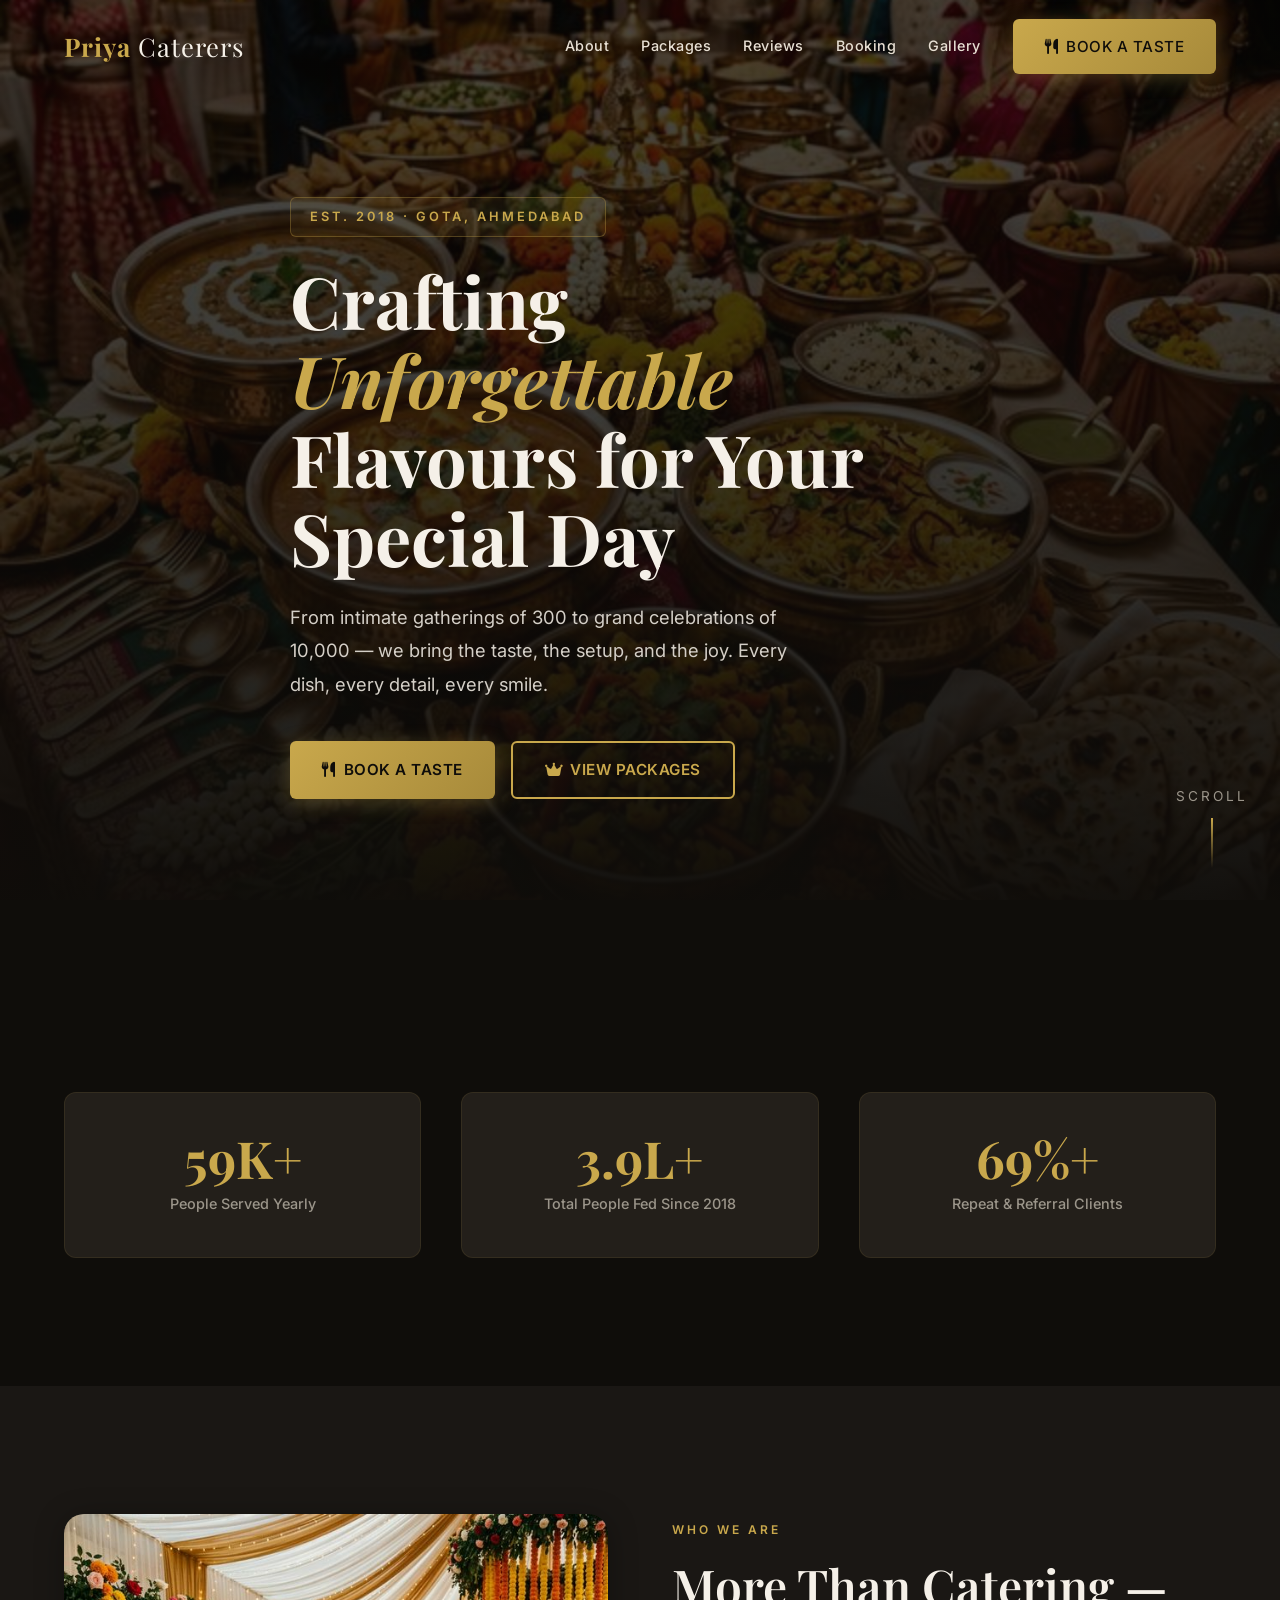
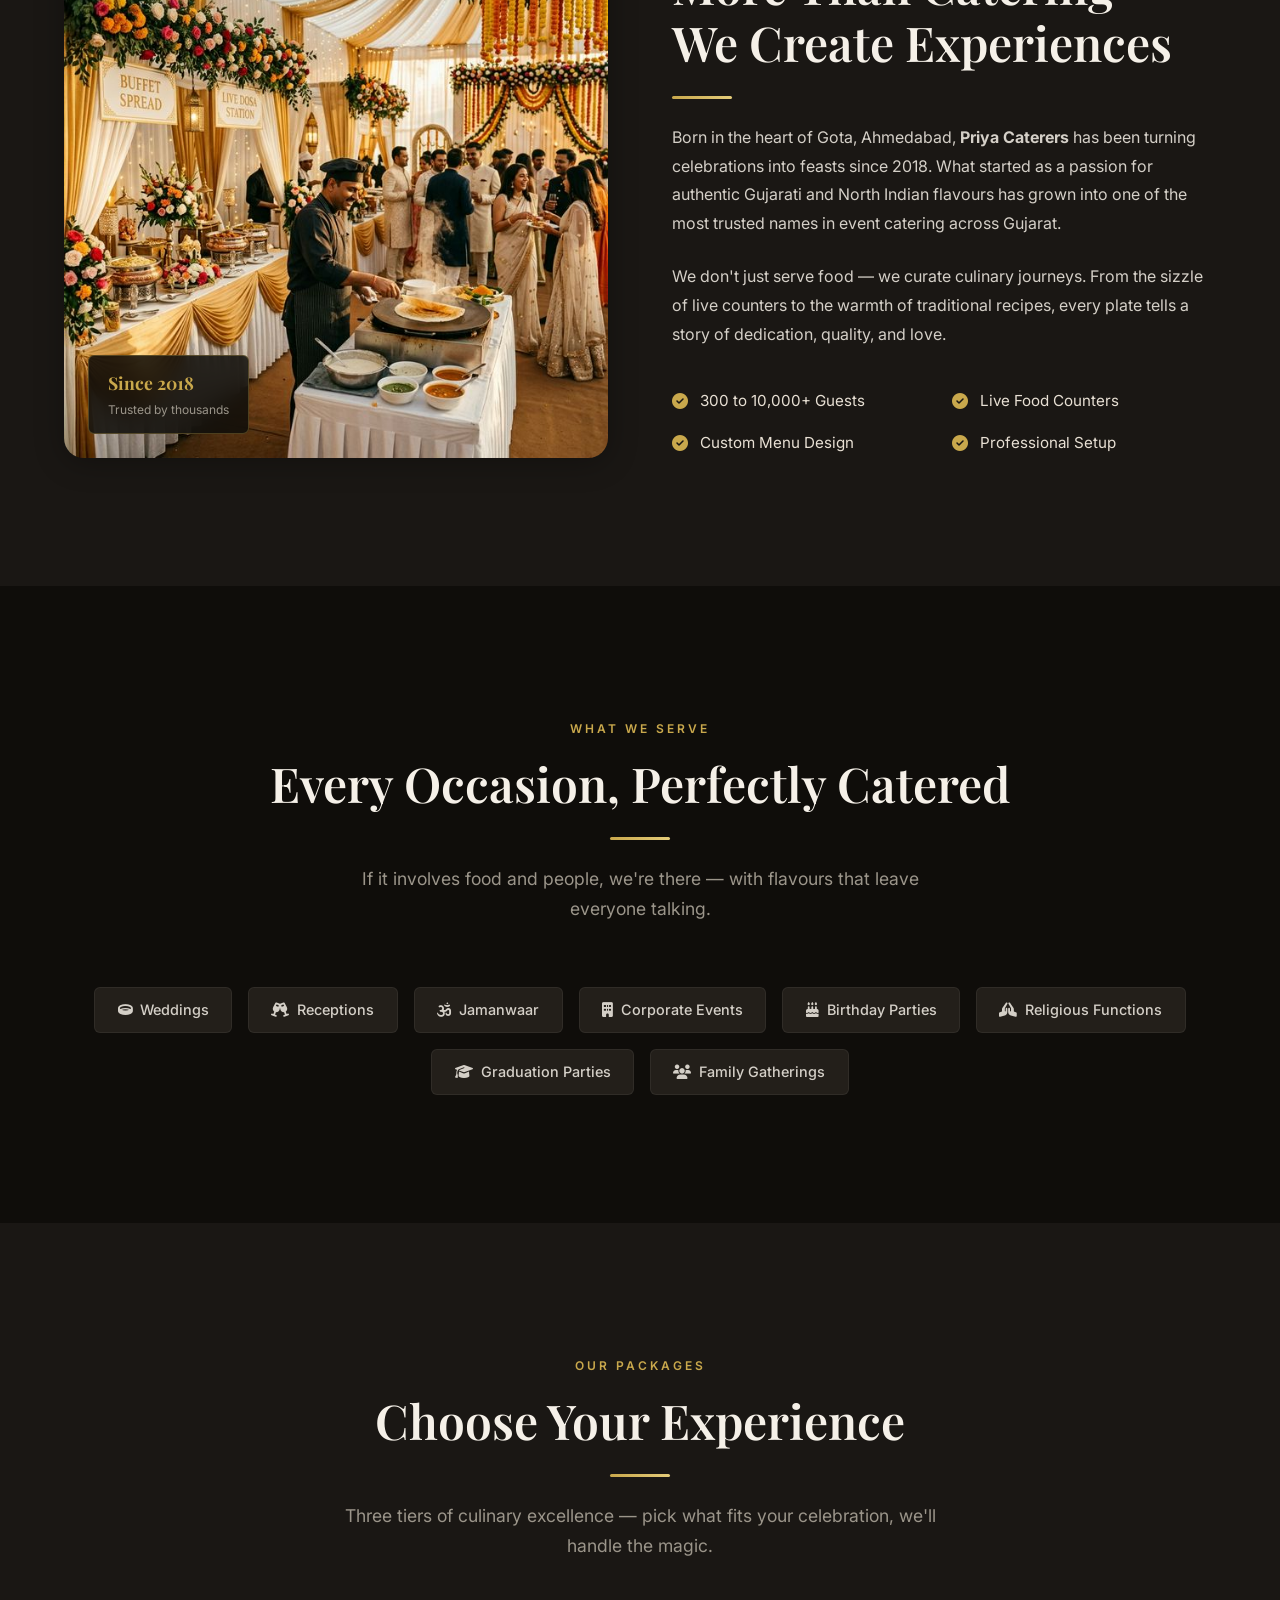
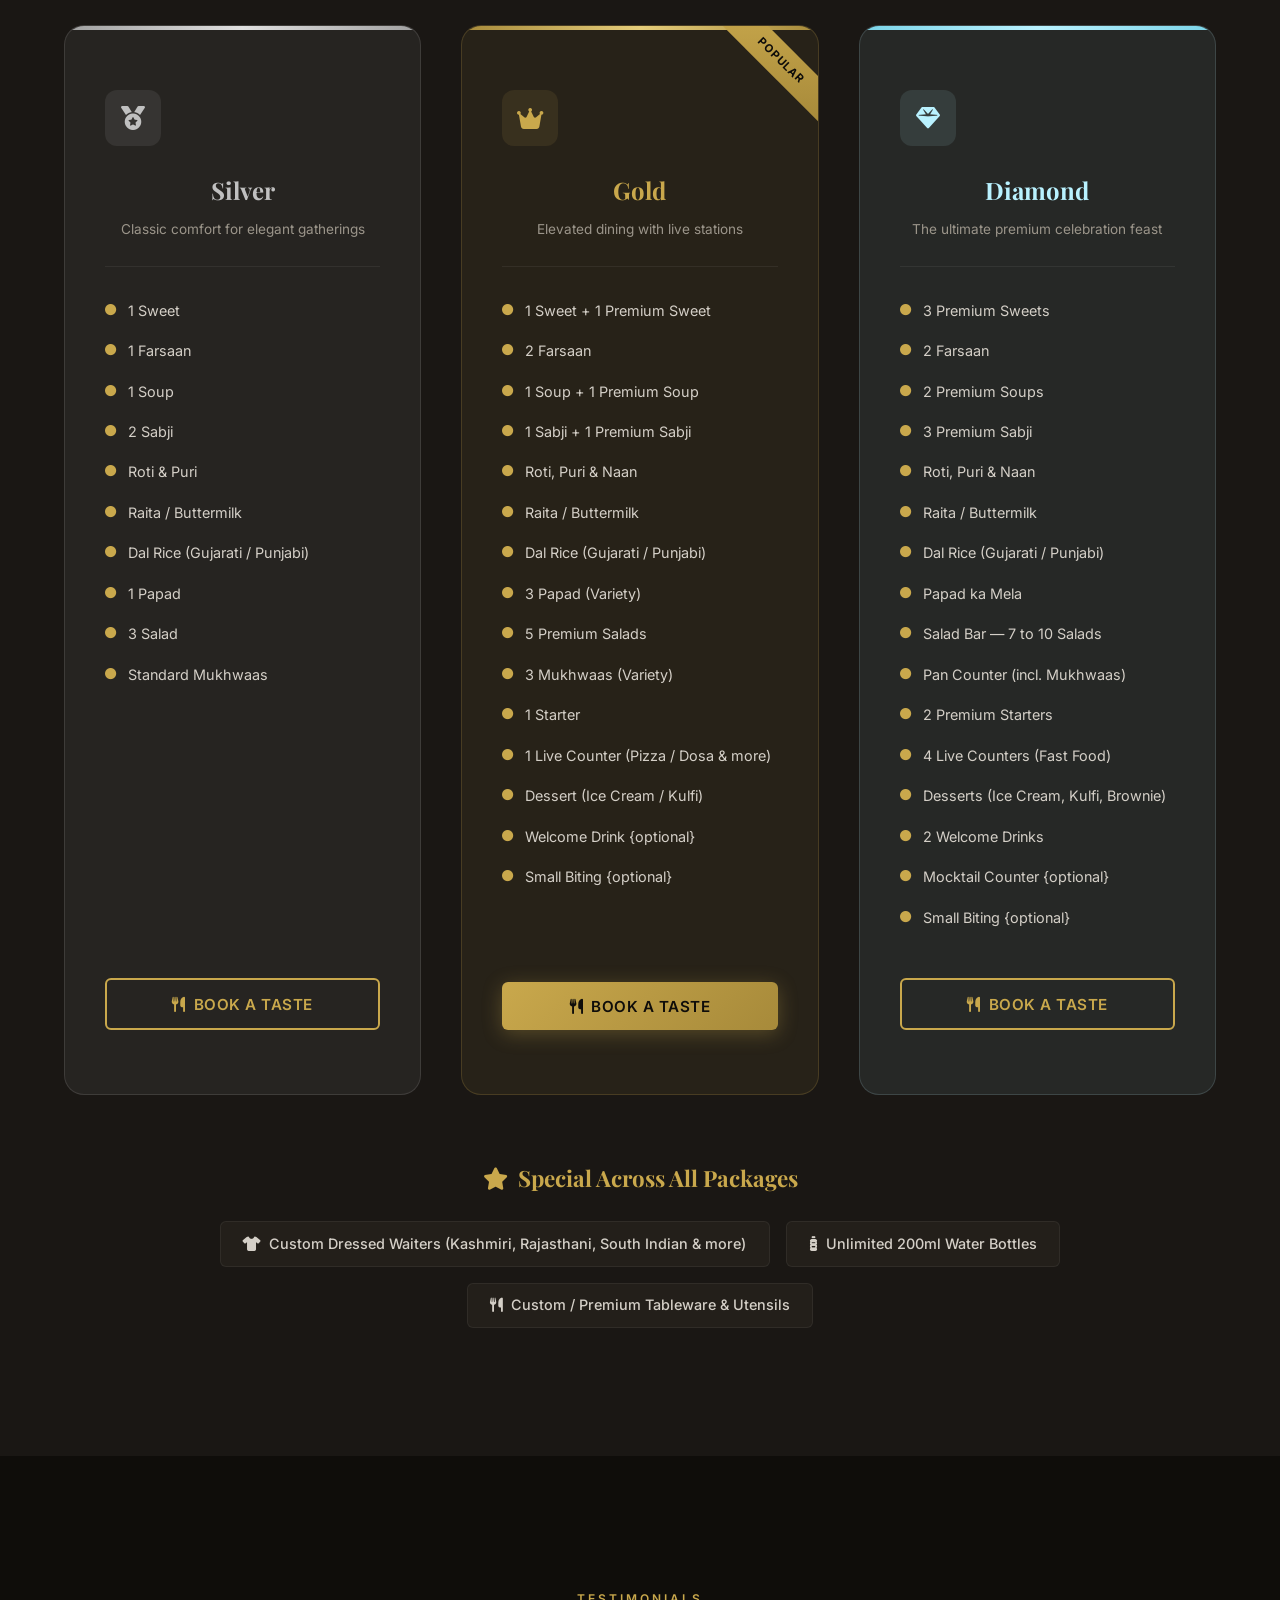
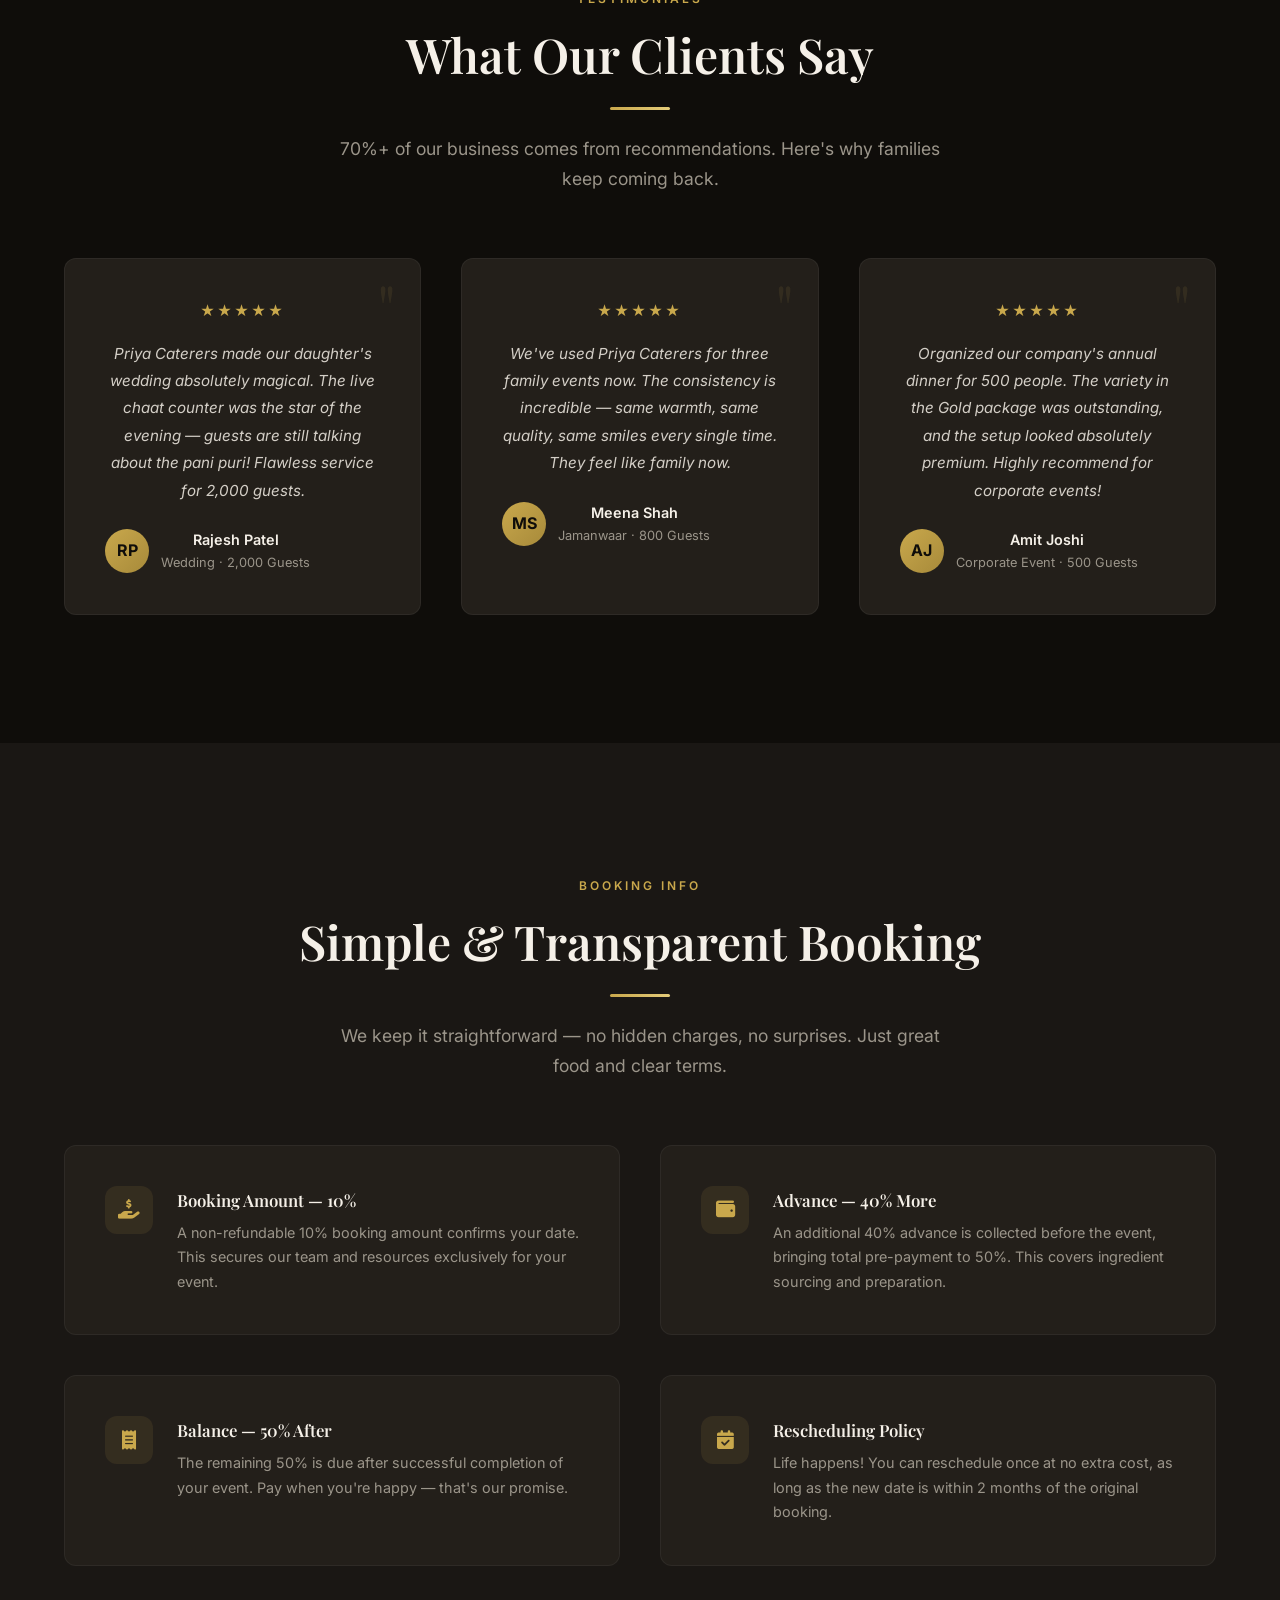
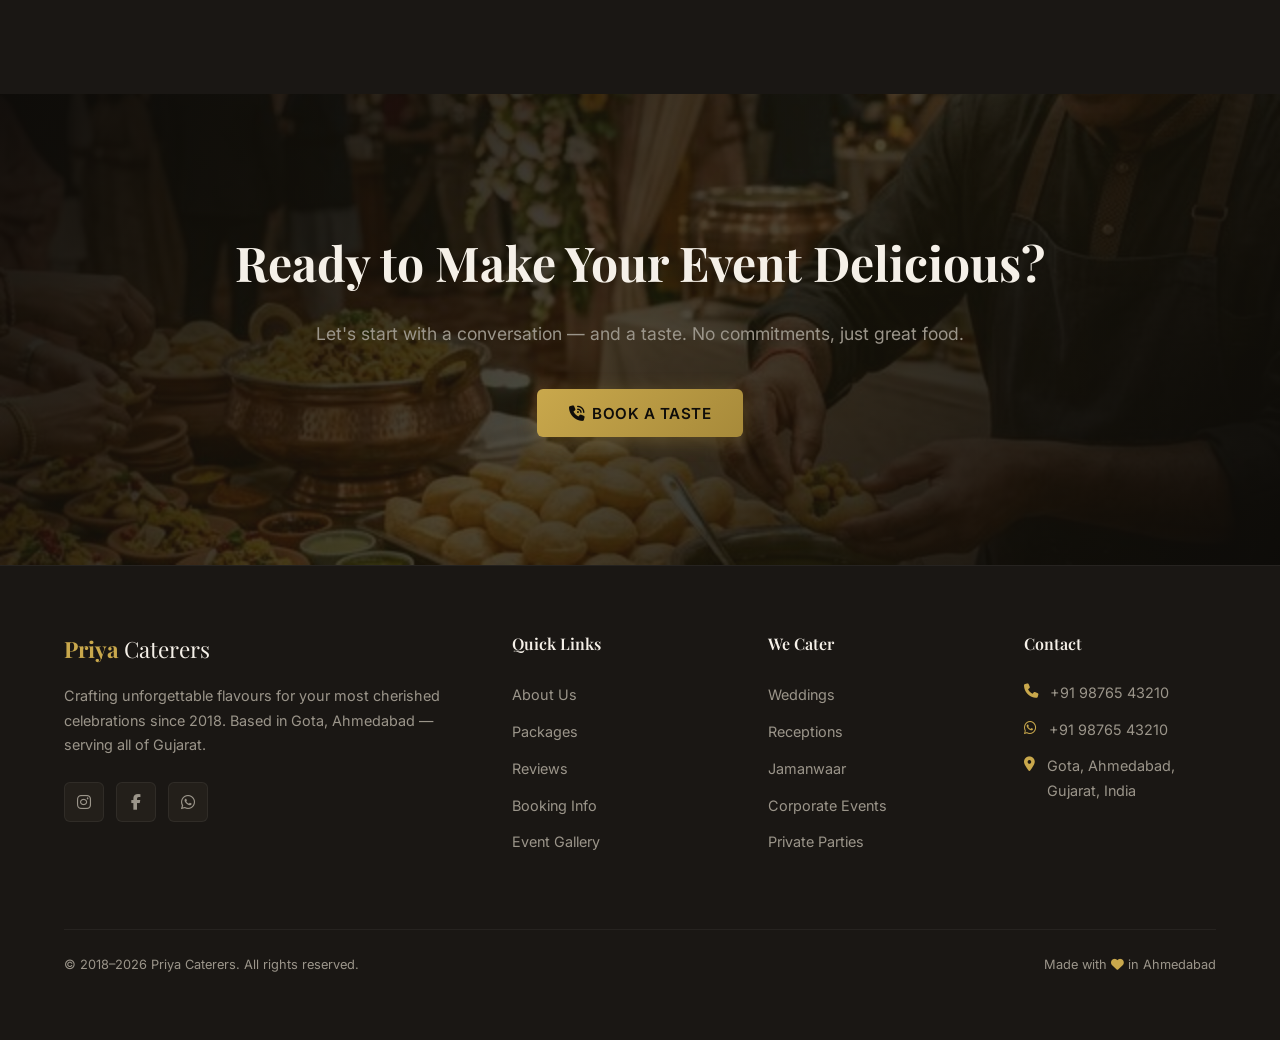
==== commit db62bce9: "Add files via upload" ====
--- a/index.html
+++ b/index.html
@@ -1,1345 +1,482 @@
 <!DOCTYPE html>
-<html>
+<html lang="en">
 
 <head>
-  <!-- Basic -->
-  <meta charset="utf-8" />
-  <meta http-equiv="X-UA-Compatible" content="IE=edge" />
-  <!-- Mobile Metas -->
-  <meta name="viewport" content="width=device-width, initial-scale=1, shrink-to-fit=no" />
-  <!-- Site Metas -->
-  <meta name="keywords" content="" />
-  <meta name="description" content="" />
-  <meta name="author" content="" />
-  <link rel="shortcut icon" href="images/favicon.png" type="">
-
-  <title> Priya Caters </title>
-
-  <!-- bootstrap core css -->
-  <link rel="stylesheet" type="text/css" href="css/bootstrap.css" />
-
-  <!--owl slider stylesheet -->
-  <link rel="stylesheet" type="text/css" href="https://cdnjs.cloudflare.com/ajax/libs/OwlCarousel2/2.3.4/assets/owl.carousel.min.css" />
-  <!-- nice select  -->
-  <link rel="stylesheet" href="https://cdnjs.cloudflare.com/ajax/libs/jquery-nice-select/1.1.0/css/nice-select.min.css" integrity="sha512-CruCP+TD3yXzlvvijET8wV5WxxEh5H8P4cmz0RFbKK6FlZ2sYl3AEsKlLPHbniXKSrDdFewhbmBK5skbdsASbQ==" crossorigin="anonymous" />
-  <!-- font awesome style -->
-  <link href="css/font-awesome.min.css" rel="stylesheet" />
-
-  <!-- Custom styles for this template -->
-  <link href="css/style.css" rel="stylesheet" />
-  <!-- responsive style -->
-  <link href="css/responsive.css" rel="stylesheet" />
-
+  <meta charset="UTF-8" />
+  <meta name="viewport" content="width=device-width, initial-scale=1.0" />
+  <title>Priya Caterers — Premium Catering in Ahmedabad | Weddings, Events & More</title>
+  <meta name="description"
+    content="Priya Caterers delivers premium catering for weddings, receptions, jamanwaar & events in Ahmedabad. Serving 300 to 10,000 guests since 2018. Book a taste today!" />
+
+  <!-- Fonts & Icons -->
+  <link rel="stylesheet" href="css/style.css" />
+  <link rel="stylesheet" href="https://cdnjs.cloudflare.com/ajax/libs/font-awesome/6.5.1/css/all.min.css" />
+
+  <!-- Favicon (text-based for now) -->
+  <link rel="icon"
+    href="data:image/svg+xml,<svg xmlns='http://www.w3.org/2000/svg' viewBox='0 0 100 100'><text y='.9em' font-size='90'>🍽️</text></svg>" />
 </head>
 
 <body>
 
-  <div class="hero_area">
-    <div class="bg-box">
-      <img src="images/hero-bg.jpg" alt="">
-    </div>
-    <!-- header section strats -->
-    <header class="header_section">
-      <div class="container">
-        <nav class="navbar navbar-expand-lg custom_nav-container ">
-          <a class="navbar-brand" href="index.html">
-            <span>
-              Priya caters
-            </span>
+  <!-- ========== NAVIGATION ========== -->
+  <nav class="navbar" id="navbar">
+    <div class="container">
+      <a href="#" class="navbar__logo">Priya <span>Caterers</span></a>
+      <div class="navbar__links" id="nav-links">
+        <a href="#about">About</a>
+        <a href="#packages">Packages</a>
+        <a href="#reviews">Reviews</a>
+        <a href="#terms">Booking</a>
+        <a href="gallery.html">Gallery</a>
+        <a href="#" class="btn btn--primary btn--small book-taste-btn" id="nav-cta">
+          <i class="fas fa-utensils"></i> Book a Taste
+        </a>
+      </div>
+      <button class="navbar__hamburger" id="hamburger" aria-label="Toggle menu">
+        <span></span>
+        <span></span>
+        <span></span>
+      </button>
+    </div>
+  </nav>
+
+  <!-- ========== HERO ========== -->
+  <section class="hero" id="hero">
+    <div class="hero__bg">
+      <img src="images/hero-food.png" alt="Luxurious Indian catering spread by Priya Caterers" />
+    </div>
+    <div class="container">
+      <div class="hero__content">
+        <span class="hero__badge">Est. 2018 · Gota, Ahmedabad</span>
+        <h1 class="hero__title">Crafting <em>Unforgettable</em> Flavours for Your Special Day</h1>
+        <p class="hero__desc">From intimate gatherings of 300 to grand celebrations of 10,000 — we bring the taste, the
+          setup, and the joy. Every dish, every detail, every smile.</p>
+        <div class="hero__actions">
+          <button class="btn btn--primary book-taste-btn" id="hero-cta">
+            <i class="fas fa-utensils"></i> Book a Taste
+          </button>
+          <a href="#packages" class="btn btn--outline">
+            <i class="fas fa-crown"></i> View Packages
           </a>
-
-          <button class="navbar-toggler" type="button" data-toggle="collapse" data-target="#navbarSupportedContent" aria-controls="navbarSupportedContent" aria-expanded="false" aria-label="Toggle navigation">
-            <span class=""> </span>
+        </div>
+      </div>
+    </div>
+    <div class="hero__scroll">
+      <span>Scroll</span>
+      <div class="hero__scroll-line"></div>
+    </div>
+  </section>
+
+  <!-- ========== STATS ========== -->
+  <section class="section">
+    <div class="container">
+      <div class="stats">
+        <div class="stat fade-up">
+          <div class="stat__number" data-count="60000">0</div>
+          <div class="stat__label">People Served Yearly</div>
+        </div>
+        <div class="stat fade-up fade-up-delay-1">
+          <div class="stat__number" data-count="400000">0</div>
+          <div class="stat__label">Total People Fed Since 2018</div>
+        </div>
+        <div class="stat fade-up fade-up-delay-2">
+          <div class="stat__number" data-count="70">0</div>
+          <div class="stat__label">Repeat & Referral Clients</div>
+        </div>
+      </div>
+    </div>
+  </section>
+
+  <!-- ========== ABOUT ========== -->
+  <section class="section section--alt" id="about">
+    <div class="container">
+      <div class="about__grid">
+        <div class="about__image fade-up">
+          <img src="images/event-setup.png" alt="Priya Caterers — Elegant event setup with live dosa station" />
+          <div class="about__image-badge">
+            <span>Since 2018</span>
+            <small>Trusted by thousands</small>
+          </div>
+        </div>
+        <div class="about__text fade-up fade-up-delay-1">
+          <span class="section-label">Who We Are</span>
+          <h2 class="section-title">More Than Catering — We Create Experiences</h2>
+          <hr class="gold-line" />
+          <p>Born in the heart of Gota, Ahmedabad, <strong>Priya Caterers</strong> has been turning celebrations into
+            feasts since 2018. What started as a passion for authentic Gujarati and North Indian flavours has grown into
+            one of the most trusted names in event catering across Gujarat.</p>
+          <p>We don't just serve food — we curate culinary journeys. From the sizzle of live counters to the warmth of
+            traditional recipes, every plate tells a story of dedication, quality, and love.</p>
+          <div class="about__highlights">
+            <div class="about__highlight">
+              <i class="fas fa-check-circle"></i>
+              <span>300 to 10,000+ Guests</span>
+            </div>
+            <div class="about__highlight">
+              <i class="fas fa-check-circle"></i>
+              <span>Live Food Counters</span>
+            </div>
+            <div class="about__highlight">
+              <i class="fas fa-check-circle"></i>
+              <span>Custom Menu Design</span>
+            </div>
+            <div class="about__highlight">
+              <i class="fas fa-check-circle"></i>
+              <span>Professional Setup</span>
+            </div>
+          </div>
+        </div>
+      </div>
+    </div>
+  </section>
+
+  <!-- ========== EVENTS WE SERVE ========== -->
+  <section class="section text-center">
+    <div class="container">
+      <span class="section-label fade-up">What We Serve</span>
+      <h2 class="section-title fade-up">Every Occasion, Perfectly Catered</h2>
+      <hr class="gold-line fade-up" />
+      <p class="section-subtitle fade-up">If it involves food and people, we're there — with flavours that leave
+        everyone talking.</p>
+      <div class="events-strip fade-up">
+        <span class="events-strip__tag"><i class="fas fa-ring"></i> &nbsp;Weddings</span>
+        <span class="events-strip__tag"><i class="fas fa-champagne-glasses"></i> &nbsp;Receptions</span>
+        <span class="events-strip__tag"><i class="fas fa-om"></i> &nbsp;Jamanwaar</span>
+        <span class="events-strip__tag"><i class="fas fa-building"></i> &nbsp;Corporate Events</span>
+        <span class="events-strip__tag"><i class="fas fa-cake-candles"></i> &nbsp;Birthday Parties</span>
+        <span class="events-strip__tag"><i class="fas fa-hands-praying"></i> &nbsp;Religious Functions</span>
+        <span class="events-strip__tag"><i class="fas fa-graduation-cap"></i> &nbsp;Graduation Parties</span>
+        <span class="events-strip__tag"><i class="fas fa-users"></i> &nbsp;Family Gatherings</span>
+      </div>
+    </div>
+  </section>
+
+  <!-- ========== PACKAGES ========== -->
+  <section class="section section--alt" id="packages">
+    <div class="container text-center">
+      <span class="section-label fade-up">Our Packages</span>
+      <h2 class="section-title fade-up">Choose Your Experience</h2>
+      <hr class="gold-line fade-up" />
+      <p class="section-subtitle fade-up">Three tiers of culinary excellence — pick what fits your celebration, we'll
+        handle the magic.</p>
+
+      <div class="packages__grid">
+
+        <!-- Silver -->
+        <div class="package-card package-card--silver fade-up">
+          <div class="package-card__icon">
+            <i class="fas fa-medal"></i>
+          </div>
+          <div class="package-card__tier">Silver</div>
+          <div class="package-card__tagline">Classic comfort for elegant gatherings</div>
+          <ul class="package-card__items">
+            <li><i class="fas fa-circle"></i> 1 Sweet</li>
+            <li><i class="fas fa-circle"></i> 1 Farsaan</li>
+            <li><i class="fas fa-circle"></i> 1 Soup</li>
+            <li><i class="fas fa-circle"></i> 2 Sabji</li>
+            <li><i class="fas fa-circle"></i> Roti & Puri</li>
+            <li><i class="fas fa-circle"></i> Raita / Buttermilk</li>
+            <li><i class="fas fa-circle"></i> Dal Rice (Gujarati / Punjabi)</li>
+            <li><i class="fas fa-circle"></i> 1 Papad</li>
+            <li><i class="fas fa-circle"></i> 3 Salad</li>
+            <li><i class="fas fa-circle"></i> Standard Mukhwaas</li>
+          </ul>
+          <button class="btn btn--outline book-taste-btn">
+            <i class="fas fa-utensils"></i> Book a Taste
           </button>
-
-          <div class="collapse navbar-collapse" id="navbarSupportedContent">
-            <ul class="navbar-nav  mx-auto ">
-              <li class="nav-item active">
-                <a class="nav-link" href="index.html">Home <span class="sr-only">(current)</span></a>
-              </li>
-              <li class="nav-item">
-                <a class="nav-link" href="menu.html">Menu</a>
-              </li>
-              <li class="nav-item">
-                <a class="nav-link" href="about.html">About</a>
-              </li>
-              <li class="nav-item">
-                <a class="nav-link" href="book.html">Book Table</a>
-              </li>
-            </ul>
-            <div class="user_option">
-              <a href="" class="user_link">
-                <i class="fa fa-user" aria-hidden="true"></i>
-              </a>
-              <a class="cart_link" href="#">
-                <svg version="1.1" id="Capa_1" xmlns="http://www.w3.org/2000/svg" xmlns:xlink="http://www.w3.org/1999/xlink" x="0px" y="0px" viewBox="0 0 456.029 456.029" style="enable-background:new 0 0 456.029 456.029;" xml:space="preserve">
-                  <g>
-                    <g>
-                      <path d="M345.6,338.862c-29.184,0-53.248,23.552-53.248,53.248c0,29.184,23.552,53.248,53.248,53.248
-                   c29.184,0,53.248-23.552,53.248-53.248C398.336,362.926,374.784,338.862,345.6,338.862z" />
-                    </g>
-                  </g>
-                  <g>
-                    <g>
-                      <path d="M439.296,84.91c-1.024,0-2.56-0.512-4.096-0.512H112.64l-5.12-34.304C104.448,27.566,84.992,10.67,61.952,10.67H20.48
-                   C9.216,10.67,0,19.886,0,31.15c0,11.264,9.216,20.48,20.48,20.48h41.472c2.56,0,4.608,2.048,5.12,4.608l31.744,216.064
-                   c4.096,27.136,27.648,47.616,55.296,47.616h212.992c26.624,0,49.664-18.944,55.296-45.056l33.28-166.4
-                   C457.728,97.71,450.56,86.958,439.296,84.91z" />
-                    </g>
-                  </g>
-                  <g>
-                    <g>
-                      <path d="M215.04,389.55c-1.024-28.16-24.576-50.688-52.736-50.688c-29.696,1.536-52.224,26.112-51.2,55.296
-                   c1.024,28.16,24.064,50.688,52.224,50.688h1.024C193.536,443.31,216.576,418.734,215.04,389.55z" />
-                    </g>
-                  </g>
-                  <g>
-                  </g>
-                  <g>
-                  </g>
-                  <g>
-                  </g>
-                  <g>
-                  </g>
-                  <g>
-                  </g>
-                  <g>
-                  </g>
-                  <g>
-                  </g>
-                  <g>
-                  </g>
-                  <g>
-                  </g>
-                  <g>
-                  </g>
-                  <g>
-                  </g>
-                  <g>
-                  </g>
-                  <g>
-                  </g>
-                  <g>
-                  </g>
-                  <g>
-                  </g>
-                </svg>
-              </a>
-              <form class="form-inline">
-                <button class="btn  my-2 my-sm-0 nav_search-btn" type="submit">
-                  <i class="fa fa-search" aria-hidden="true"></i>
-                </button>
-              </form>
-              <a href="" class="order_online">
-                Order Online
-              </a>
-            </div>
-          </div>
-        </nav>
-      </div>
-    </header>
-    <!-- end header section -->
-    <!-- slider section -->
-    <section class="slider_section ">
-      <div id="customCarousel1" class="carousel slide" data-ride="carousel">
-        <div class="carousel-inner">
-          <div class="carousel-item active">
-            <div class="container ">
-              <div class="row">
-                <div class="col-md-7 col-lg-6 ">
-                  <div class="detail-box">
-                    <h1>
-                      Corporate Events
-                    </h1>
-                    <p>
-                      Doloremque, itaque aperiam facilis rerum, commodi, temporibus sapiente ad mollitia laborum quam quisquam esse error unde. Tempora ex doloremque, labore, sunt repellat dolore, iste magni quos nihil ducimus libero ipsam.
-                    </p>
-                    <div class="btn-box">
-                      <a href="" class="btn1">
-                        Order Now
-                      </a>
-                    </div>
-                  </div>
-                </div>
-              </div>
-            </div>
-          </div>
-          <div class="carousel-item ">
-            <div class="container ">
-              <div class="row">
-                <div class="col-md-7 col-lg-6 ">
-                  <div class="detail-box">
-                    <h1>
-                      Weddings
-                    </h1>
-                    <p>
-                      Doloremque, itaque aperiam facilis rerum, commodi, temporibus sapiente ad mollitia laborum quam quisquam esse error unde. Tempora ex doloremque, labore, sunt repellat dolore, iste magni quos nihil ducimus libero ipsam.
-                    </p>
-                    <div class="btn-box">
-                      <a href="" class="btn1">
-                        Order Now
-                      </a>
-                    </div>
-                  </div>
-                </div>
-              </div>
-            </div>
-          </div>
-          <div class="carousel-item">
-            <div class="container ">
-              <div class="row">
-                <div class="col-md-7 col-lg-6 ">
-                  <div class="detail-box">
-                    <h1>
-                      Baby Showers
-                    </h1>
-                    <p>
-                      Doloremque, itaque aperiam facilis rerum, commodi, temporibus sapiente ad mollitia laborum quam quisquam esse error unde. Tempora ex doloremque, labore, sunt repellat dolore, iste magni quos nihil ducimus libero ipsam.
-                    </p>
-                    <div class="btn-box">
-                      <a href="" class="btn1">
-                        Order Now
-                      </a>
-                    </div>
-                  </div>
-                </div>
-              </div>
-            </div>
-          </div>
-        </div>
-        <div class="container">
-          <ol class="carousel-indicators">
-            <li data-target="#customCarousel1" data-slide-to="0" class="active"></li>
-            <li data-target="#customCarousel1" data-slide-to="1"></li>
-            <li data-target="#customCarousel1" data-slide-to="2"></li>
-          </ol>
-        </div>
-      </div>
-
-    </section>
-    <!-- end slider section -->
+        </div>
+
+        <!-- Gold -->
+        <div class="package-card package-card--gold fade-up fade-up-delay-1">
+          <div class="package-card__popular">Popular</div>
+          <div class="package-card__icon">
+            <i class="fas fa-crown"></i>
+          </div>
+          <div class="package-card__tier">Gold</div>
+          <div class="package-card__tagline">Elevated dining with live stations</div>
+          <ul class="package-card__items">
+            <li><i class="fas fa-circle"></i> 1 Sweet + 1 Premium Sweet</li>
+            <li><i class="fas fa-circle"></i> 2 Farsaan</li>
+            <li><i class="fas fa-circle"></i> 1 Soup + 1 Premium Soup</li>
+            <li><i class="fas fa-circle"></i> 1 Sabji + 1 Premium Sabji</li>
+            <li><i class="fas fa-circle"></i> Roti, Puri & Naan</li>
+            <li><i class="fas fa-circle"></i> Raita / Buttermilk</li>
+            <li><i class="fas fa-circle"></i> Dal Rice (Gujarati / Punjabi)</li>
+            <li><i class="fas fa-circle"></i> 3 Papad (Variety)</li>
+            <li><i class="fas fa-circle"></i> 5 Premium Salads</li>
+            <li><i class="fas fa-circle"></i> 3 Mukhwaas (Variety)</li>
+            <li><i class="fas fa-circle"></i> 1 Starter</li>
+            <li><i class="fas fa-circle"></i> 1 Live Counter (Pizza / Dosa & more)</li>
+            <li><i class="fas fa-circle"></i> Dessert (Ice Cream / Kulfi)</li>
+            <li><i class="fas fa-circle"></i> Welcome Drink {optional}</li>
+            <li><i class="fas fa-circle"></i> Small Biting {optional}</li>
+          </ul>
+          <button class="btn btn--primary book-taste-btn">
+            <i class="fas fa-utensils"></i> Book a Taste
+          </button>
+        </div>
+
+        <!-- Diamond -->
+        <div class="package-card package-card--diamond fade-up fade-up-delay-2">
+          <div class="package-card__icon">
+            <i class="fas fa-gem"></i>
+          </div>
+          <div class="package-card__tier">Diamond</div>
+          <div class="package-card__tagline">The ultimate premium celebration feast</div>
+          <ul class="package-card__items">
+            <li><i class="fas fa-circle"></i> 3 Premium Sweets</li>
+            <li><i class="fas fa-circle"></i> 2 Farsaan</li>
+            <li><i class="fas fa-circle"></i> 2 Premium Soups</li>
+            <li><i class="fas fa-circle"></i> 3 Premium Sabji</li>
+            <li><i class="fas fa-circle"></i> Roti, Puri & Naan</li>
+            <li><i class="fas fa-circle"></i> Raita / Buttermilk</li>
+            <li><i class="fas fa-circle"></i> Dal Rice (Gujarati / Punjabi)</li>
+            <li><i class="fas fa-circle"></i> Papad ka Mela</li>
+            <li><i class="fas fa-circle"></i> Salad Bar — 7 to 10 Salads</li>
+            <li><i class="fas fa-circle"></i> Pan Counter (incl. Mukhwaas)</li>
+            <li><i class="fas fa-circle"></i> 2 Premium Starters</li>
+            <li><i class="fas fa-circle"></i> 4 Live Counters (Fast Food)</li>
+            <li><i class="fas fa-circle"></i> Desserts (Ice Cream, Kulfi, Brownie)</li>
+            <li><i class="fas fa-circle"></i> 2 Welcome Drinks</li>
+            <li><i class="fas fa-circle"></i> Mocktail Counter {optional}</li>
+            <li><i class="fas fa-circle"></i> Small Biting {optional}</li>
+          </ul>
+          <button class="btn btn--outline book-taste-btn">
+            <i class="fas fa-utensils"></i> Book a Taste
+          </button>
+        </div>
+
+      </div>
+
+      <!-- Specials Across All Packages -->
+      <div class="packages-specials fade-up" style="margin-top: var(--space-xl); text-align: center;">
+        <h3
+          style="font-family: var(--font-display); font-size: 1.4rem; color: var(--color-gold); margin-bottom: var(--space-md);">
+          <i class="fas fa-star"></i> &nbsp;Special Across All Packages
+        </h3>
+        <div class="specials-strip">
+          <span class="events-strip__tag"><i class="fas fa-shirt"></i> &nbsp;Custom Dressed Waiters (Kashmiri,
+            Rajasthani, South Indian & more)</span>
+          <span class="events-strip__tag"><i class="fas fa-bottle-water"></i> &nbsp;Unlimited 200ml Water Bottles</span>
+          <span class="events-strip__tag"><i class="fas fa-utensils"></i> &nbsp;Custom / Premium Tableware &
+            Utensils</span>
+        </div>
+      </div>
+    </div>
+  </section>
+
+  <!-- ========== REVIEWS ========== -->
+  <section class="section" id="reviews">
+    <div class="container text-center">
+      <span class="section-label fade-up">Testimonials</span>
+      <h2 class="section-title fade-up">What Our Clients Say</h2>
+      <hr class="gold-line fade-up" />
+      <p class="section-subtitle fade-up">70%+ of our business comes from recommendations. Here's why families keep
+        coming back.</p>
+
+      <div class="reviews__grid">
+        <div class="review-card fade-up">
+          <div class="review-card__quote">"</div>
+          <div class="review-card__stars">★★★★★</div>
+          <p class="review-card__text">Priya Caterers made our daughter's wedding absolutely magical. The live chaat
+            counter was the star of the evening — guests are still talking about the pani puri! Flawless service for
+            2,000 guests.</p>
+          <div class="review-card__author">
+            <div class="review-card__avatar">RP</div>
+            <div>
+              <div class="review-card__name">Rajesh Patel</div>
+              <div class="review-card__event">Wedding · 2,000 Guests</div>
+            </div>
+          </div>
+        </div>
+
+        <div class="review-card fade-up fade-up-delay-1">
+          <div class="review-card__quote">"</div>
+          <div class="review-card__stars">★★★★★</div>
+          <p class="review-card__text">We've used Priya Caterers for three family events now. The consistency is
+            incredible — same warmth, same quality, same smiles every single time. They feel like family now.</p>
+          <div class="review-card__author">
+            <div class="review-card__avatar">MS</div>
+            <div>
+              <div class="review-card__name">Meena Shah</div>
+              <div class="review-card__event">Jamanwaar · 800 Guests</div>
+            </div>
+          </div>
+        </div>
+
+        <div class="review-card fade-up fade-up-delay-2">
+          <div class="review-card__quote">"</div>
+          <div class="review-card__stars">★★★★★</div>
+          <p class="review-card__text">Organized our company's annual dinner for 500 people. The variety in the Gold
+            package was outstanding, and the setup looked absolutely premium. Highly recommend for corporate events!</p>
+          <div class="review-card__author">
+            <div class="review-card__avatar">AJ</div>
+            <div>
+              <div class="review-card__name">Amit Joshi</div>
+              <div class="review-card__event">Corporate Event · 500 Guests</div>
+            </div>
+          </div>
+        </div>
+      </div>
+    </div>
+  </section>
+
+  <!-- ========== BOOKING TERMS ========== -->
+  <section class="section section--alt" id="terms">
+    <div class="container">
+      <div class="text-center">
+        <span class="section-label fade-up">Booking Info</span>
+        <h2 class="section-title fade-up">Simple & Transparent Booking</h2>
+        <hr class="gold-line fade-up" />
+        <p class="section-subtitle fade-up">We keep it straightforward — no hidden charges, no surprises. Just great
+          food and clear terms.</p>
+      </div>
+
+      <div class="terms__grid">
+        <div class="term-card fade-up">
+          <div class="term-card__icon"><i class="fas fa-hand-holding-dollar"></i></div>
+          <div>
+            <div class="term-card__title">Booking Amount — 10%</div>
+            <div class="term-card__desc">A non-refundable 10% booking amount confirms your date. This secures our team
+              and resources exclusively for your event.</div>
+          </div>
+        </div>
+
+        <div class="term-card fade-up fade-up-delay-1">
+          <div class="term-card__icon"><i class="fas fa-wallet"></i></div>
+          <div>
+            <div class="term-card__title">Advance — 40% More</div>
+            <div class="term-card__desc">An additional 40% advance is collected before the event, bringing total
+              pre-payment to 50%. This covers ingredient sourcing and preparation.</div>
+          </div>
+        </div>
+
+        <div class="term-card fade-up fade-up-delay-2">
+          <div class="term-card__icon"><i class="fas fa-receipt"></i></div>
+          <div>
+            <div class="term-card__title">Balance — 50% After</div>
+            <div class="term-card__desc">The remaining 50% is due after successful completion of your event. Pay when
+              you're happy — that's our promise.</div>
+          </div>
+        </div>
+
+        <div class="term-card fade-up fade-up-delay-3">
+          <div class="term-card__icon"><i class="fas fa-calendar-check"></i></div>
+          <div>
+            <div class="term-card__title">Rescheduling Policy</div>
+            <div class="term-card__desc">Life happens! You can reschedule once at no extra cost, as long as the new date
+              is within 2 months of the original booking.</div>
+          </div>
+        </div>
+      </div>
+    </div>
+  </section>
+
+  <!-- ========== CTA BANNER ========== -->
+  <section class="cta-banner">
+    <div class="cta-banner__bg">
+      <img src="images/live-counter.png" alt="Priya Caterers live food counter" />
+    </div>
+    <div class="container">
+      <div class="cta-banner__content fade-up">
+        <h2 class="cta-banner__title">Ready to Make Your Event Delicious?</h2>
+        <p class="cta-banner__subtitle">Let's start with a conversation — and a taste. No commitments, just great food.
+        </p>
+        <button class="btn btn--primary book-taste-btn">
+          <i class="fas fa-phone-volume"></i> Book a Taste
+        </button>
+      </div>
+    </div>
+  </section>
+
+  <!-- ========== FOOTER ========== -->
+  <footer class="footer" id="contact">
+    <div class="container">
+      <div class="footer__grid">
+
+        <div class="footer__brand">
+          <div class="footer__logo">Priya <span>Caterers</span></div>
+          <p class="footer__desc">Crafting unforgettable flavours for your most cherished celebrations since 2018. Based
+            in Gota, Ahmedabad — serving all of Gujarat.</p>
+          <div class="footer__social">
+            <a href="https://instagram.com/priyacaterers" target="_blank" aria-label="Instagram"><i
+                class="fab fa-instagram"></i></a>
+            <a href="https://facebook.com/priyacaterers" target="_blank" aria-label="Facebook"><i
+                class="fab fa-facebook-f"></i></a>
+            <a href="https://wa.me/919876543210" target="_blank" aria-label="WhatsApp"><i
+                class="fab fa-whatsapp"></i></a>
+          </div>
+        </div>
+
+        <div>
+          <h4 class="footer__heading">Quick Links</h4>
+          <ul class="footer__links">
+            <li><a href="#about">About Us</a></li>
+            <li><a href="#packages">Packages</a></li>
+            <li><a href="#reviews">Reviews</a></li>
+            <li><a href="#terms">Booking Info</a></li>
+            <li><a href="gallery.html">Event Gallery</a></li>
+          </ul>
+        </div>
+
+        <div>
+          <h4 class="footer__heading">We Cater</h4>
+          <ul class="footer__links">
+            <li><a href="#">Weddings</a></li>
+            <li><a href="#">Receptions</a></li>
+            <li><a href="#">Jamanwaar</a></li>
+            <li><a href="#">Corporate Events</a></li>
+            <li><a href="#">Private Parties</a></li>
+          </ul>
+        </div>
+
+        <div>
+          <h4 class="footer__heading">Contact</h4>
+          <div class="footer__contact-item">
+            <i class="fas fa-phone"></i>
+            <span>+91 98765 43210</span>
+          </div>
+          <div class="footer__contact-item">
+            <i class="fab fa-whatsapp"></i>
+            <span>+91 98765 43210</span>
+          </div>
+          <div class="footer__contact-item">
+            <i class="fas fa-location-dot"></i>
+            <span>Gota, Ahmedabad,<br />Gujarat, India</span>
+          </div>
+        </div>
+
+      </div>
+
+      <div class="footer__bottom">
+        <span>&copy; 2018–2026 Priya Caterers. All rights reserved.</span>
+        <span>Made with <i class="fas fa-heart" style="color: var(--color-gold);"></i> in Ahmedabad</span>
+      </div>
+    </div>
+  </footer>
+
+  <!-- ========== PHONE MODAL ========== -->
+  <div class="phone-modal" id="phone-modal">
+    <div class="phone-modal__backdrop" id="phone-modal-backdrop"></div>
+    <div class="phone-modal__content">
+      <button class="phone-modal__close" id="phone-modal-close" aria-label="Close">
+        <i class="fas fa-times"></i>
+      </button>
+      <div class="phone-modal__icon">
+        <i class="fas fa-utensils"></i>
+      </div>
+      <h3 class="phone-modal__title">Book a Taste</h3>
+      <p class="phone-modal__subtitle">Call us to schedule a free tasting session and discuss your event needs.</p>
+      <a href="tel:+919876543210" class="phone-modal__number">+91 98765 43210</a>
+      <a href="https://wa.me/919876543210" target="_blank" class="phone-modal__whatsapp">
+        <i class="fab fa-whatsapp"></i> Or message us on WhatsApp
+      </a>
+    </div>
   </div>
 
-  <!-- offer section -->
-
-  <section class="offer_section layout_padding-bottom">
-    <div class="offer_container">
-      <div class="container ">
-        <div class="row">
-          <div class="col-md-6  ">
-            <div class="box ">
-              <div class="img-box">
-                <img src="images/o1.jpg" alt="">
-              </div>
-              <div class="detail-box">
-                <h5>
-                  Tasty Thursdays
-                </h5>
-                <h6>
-                  <span>20%</span> Off
-                </h6>
-                <a href="">
-                  Order Now <svg version="1.1" id="Capa_1" xmlns="http://www.w3.org/2000/svg" xmlns:xlink="http://www.w3.org/1999/xlink" x="0px" y="0px" viewBox="0 0 456.029 456.029" style="enable-background:new 0 0 456.029 456.029;" xml:space="preserve">
-                    <g>
-                      <g>
-                        <path d="M345.6,338.862c-29.184,0-53.248,23.552-53.248,53.248c0,29.184,23.552,53.248,53.248,53.248
-                     c29.184,0,53.248-23.552,53.248-53.248C398.336,362.926,374.784,338.862,345.6,338.862z" />
-                      </g>
-                    </g>
-                    <g>
-                      <g>
-                        <path d="M439.296,84.91c-1.024,0-2.56-0.512-4.096-0.512H112.64l-5.12-34.304C104.448,27.566,84.992,10.67,61.952,10.67H20.48
-                     C9.216,10.67,0,19.886,0,31.15c0,11.264,9.216,20.48,20.48,20.48h41.472c2.56,0,4.608,2.048,5.12,4.608l31.744,216.064
-                     c4.096,27.136,27.648,47.616,55.296,47.616h212.992c26.624,0,49.664-18.944,55.296-45.056l33.28-166.4
-                     C457.728,97.71,450.56,86.958,439.296,84.91z" />
-                      </g>
-                    </g>
-                    <g>
-                      <g>
-                        <path d="M215.04,389.55c-1.024-28.16-24.576-50.688-52.736-50.688c-29.696,1.536-52.224,26.112-51.2,55.296
-                     c1.024,28.16,24.064,50.688,52.224,50.688h1.024C193.536,443.31,216.576,418.734,215.04,389.55z" />
-                      </g>
-                    </g>
-                    <g>
-                    </g>
-                    <g>
-                    </g>
-                    <g>
-                    </g>
-                    <g>
-                    </g>
-                    <g>
-                    </g>
-                    <g>
-                    </g>
-                    <g>
-                    </g>
-                    <g>
-                    </g>
-                    <g>
-                    </g>
-                    <g>
-                    </g>
-                    <g>
-                    </g>
-                    <g>
-                    </g>
-                    <g>
-                    </g>
-                    <g>
-                    </g>
-                    <g>
-                    </g>
-                  </svg>
-                </a>
-              </div>
-            </div>
-          </div>
-          <div class="col-md-6  ">
-            <div class="box ">
-              <div class="img-box">
-                <img src="images/o2.jpg" alt="">
-              </div>
-              <div class="detail-box">
-                <h5>
-                  Pizza Days
-                </h5>
-                <h6>
-                  <span>15%</span> Off
-                </h6>
-                <a href="">
-                  Order Now <svg version="1.1" id="Capa_1" xmlns="http://www.w3.org/2000/svg" xmlns:xlink="http://www.w3.org/1999/xlink" x="0px" y="0px" viewBox="0 0 456.029 456.029" style="enable-background:new 0 0 456.029 456.029;" xml:space="preserve">
-                    <g>
-                      <g>
-                        <path d="M345.6,338.862c-29.184,0-53.248,23.552-53.248,53.248c0,29.184,23.552,53.248,53.248,53.248
-                     c29.184,0,53.248-23.552,53.248-53.248C398.336,362.926,374.784,338.862,345.6,338.862z" />
-                      </g>
-                    </g>
-                    <g>
-                      <g>
-                        <path d="M439.296,84.91c-1.024,0-2.56-0.512-4.096-0.512H112.64l-5.12-34.304C104.448,27.566,84.992,10.67,61.952,10.67H20.48
-                     C9.216,10.67,0,19.886,0,31.15c0,11.264,9.216,20.48,20.48,20.48h41.472c2.56,0,4.608,2.048,5.12,4.608l31.744,216.064
-                     c4.096,27.136,27.648,47.616,55.296,47.616h212.992c26.624,0,49.664-18.944,55.296-45.056l33.28-166.4
-                     C457.728,97.71,450.56,86.958,439.296,84.91z" />
-                      </g>
-                    </g>
-                    <g>
-                      <g>
-                        <path d="M215.04,389.55c-1.024-28.16-24.576-50.688-52.736-50.688c-29.696,1.536-52.224,26.112-51.2,55.296
-                     c1.024,28.16,24.064,50.688,52.224,50.688h1.024C193.536,443.31,216.576,418.734,215.04,389.55z" />
-                      </g>
-                    </g>
-                    <g>
-                    </g>
-                    <g>
-                    </g>
-                    <g>
-                    </g>
-                    <g>
-                    </g>
-                    <g>
-                    </g>
-                    <g>
-                    </g>
-                    <g>
-                    </g>
-                    <g>
-                    </g>
-                    <g>
-                    </g>
-                    <g>
-                    </g>
-                    <g>
-                    </g>
-                    <g>
-                    </g>
-                    <g>
-                    </g>
-                    <g>
-                    </g>
-                    <g>
-                    </g>
-                  </svg>
-                </a>
-              </div>
-            </div>
-          </div>
-        </div>
-      </div>
-    </div>
-  </section>
-
-  <!-- end offer section -->
-
-  <!-- food section -->
-
-  <section class="food_section layout_padding-bottom">
-    <div class="container">
-      <div class="heading_container heading_center">
-        <h2>
-          Our Menu
-        </h2>
-      </div>
-
-      <ul class="filters_menu">
-        <li class="active" data-filter="*">All</li>
-        <li data-filter=".burger">Burger</li>
-        <li data-filter=".pizza">Pizza</li>
-        <li data-filter=".pasta">Pasta</li>
-        <li data-filter=".fries">Fries</li>
-      </ul>
-
-      <div class="filters-content">
-        <div class="row grid">
-          <div class="col-sm-6 col-lg-4 all pizza">
-            <div class="box">
-              <div>
-                <div class="img-box">
-                  <img src="images/f1.png" alt="">
-                </div>
-                <div class="detail-box">
-                  <h5>
-                    Delicious Pizza
-                  </h5>
-                  <p>
-                    Veniam debitis quaerat officiis quasi cupiditate quo, quisquam velit, magnam voluptatem repellendus sed eaque
-                  </p>
-                  <div class="options">
-                    <h6>
-                      $20
-                    </h6>
-                    <a href="">
-                      <svg version="1.1" id="Capa_1" xmlns="http://www.w3.org/2000/svg" xmlns:xlink="http://www.w3.org/1999/xlink" x="0px" y="0px" viewBox="0 0 456.029 456.029" style="enable-background:new 0 0 456.029 456.029;" xml:space="preserve">
-                        <g>
-                          <g>
-                            <path d="M345.6,338.862c-29.184,0-53.248,23.552-53.248,53.248c0,29.184,23.552,53.248,53.248,53.248
-                         c29.184,0,53.248-23.552,53.248-53.248C398.336,362.926,374.784,338.862,345.6,338.862z" />
-                          </g>
-                        </g>
-                        <g>
-                          <g>
-                            <path d="M439.296,84.91c-1.024,0-2.56-0.512-4.096-0.512H112.64l-5.12-34.304C104.448,27.566,84.992,10.67,61.952,10.67H20.48
-                         C9.216,10.67,0,19.886,0,31.15c0,11.264,9.216,20.48,20.48,20.48h41.472c2.56,0,4.608,2.048,5.12,4.608l31.744,216.064
-                         c4.096,27.136,27.648,47.616,55.296,47.616h212.992c26.624,0,49.664-18.944,55.296-45.056l33.28-166.4
-                         C457.728,97.71,450.56,86.958,439.296,84.91z" />
-                          </g>
-                        </g>
-                        <g>
-                          <g>
-                            <path d="M215.04,389.55c-1.024-28.16-24.576-50.688-52.736-50.688c-29.696,1.536-52.224,26.112-51.2,55.296
-                         c1.024,28.16,24.064,50.688,52.224,50.688h1.024C193.536,443.31,216.576,418.734,215.04,389.55z" />
-                          </g>
-                        </g>
-                        <g>
-                        </g>
-                        <g>
-                        </g>
-                        <g>
-                        </g>
-                        <g>
-                        </g>
-                        <g>
-                        </g>
-                        <g>
-                        </g>
-                        <g>
-                        </g>
-                        <g>
-                        </g>
-                        <g>
-                        </g>
-                        <g>
-                        </g>
-                        <g>
-                        </g>
-                        <g>
-                        </g>
-                        <g>
-                        </g>
-                        <g>
-                        </g>
-                        <g>
-                        </g>
-                      </svg>
-                    </a>
-                  </div>
-                </div>
-              </div>
-            </div>
-          </div>
-          <div class="col-sm-6 col-lg-4 all burger">
-            <div class="box">
-              <div>
-                <div class="img-box">
-                  <img src="images/f2.png" alt="">
-                </div>
-                <div class="detail-box">
-                  <h5>
-                    Delicious Burger
-                  </h5>
-                  <p>
-                    Veniam debitis quaerat officiis quasi cupiditate quo, quisquam velit, magnam voluptatem repellendus sed eaque
-                  </p>
-                  <div class="options">
-                    <h6>
-                      $15
-                    </h6>
-                    <a href="">
-                      <svg version="1.1" id="Capa_1" xmlns="http://www.w3.org/2000/svg" xmlns:xlink="http://www.w3.org/1999/xlink" x="0px" y="0px" viewBox="0 0 456.029 456.029" style="enable-background:new 0 0 456.029 456.029;" xml:space="preserve">
-                        <g>
-                          <g>
-                            <path d="M345.6,338.862c-29.184,0-53.248,23.552-53.248,53.248c0,29.184,23.552,53.248,53.248,53.248
-                         c29.184,0,53.248-23.552,53.248-53.248C398.336,362.926,374.784,338.862,345.6,338.862z" />
-                          </g>
-                        </g>
-                        <g>
-                          <g>
-                            <path d="M439.296,84.91c-1.024,0-2.56-0.512-4.096-0.512H112.64l-5.12-34.304C104.448,27.566,84.992,10.67,61.952,10.67H20.48
-                         C9.216,10.67,0,19.886,0,31.15c0,11.264,9.216,20.48,20.48,20.48h41.472c2.56,0,4.608,2.048,5.12,4.608l31.744,216.064
-                         c4.096,27.136,27.648,47.616,55.296,47.616h212.992c26.624,0,49.664-18.944,55.296-45.056l33.28-166.4
-                         C457.728,97.71,450.56,86.958,439.296,84.91z" />
-                          </g>
-                        </g>
-                        <g>
-                          <g>
-                            <path d="M215.04,389.55c-1.024-28.16-24.576-50.688-52.736-50.688c-29.696,1.536-52.224,26.112-51.2,55.296
-                         c1.024,28.16,24.064,50.688,52.224,50.688h1.024C193.536,443.31,216.576,418.734,215.04,389.55z" />
-                          </g>
-                        </g>
-                        <g>
-                        </g>
-                        <g>
-                        </g>
-                        <g>
-                        </g>
-                        <g>
-                        </g>
-                        <g>
-                        </g>
-                        <g>
-                        </g>
-                        <g>
-                        </g>
-                        <g>
-                        </g>
-                        <g>
-                        </g>
-                        <g>
-                        </g>
-                        <g>
-                        </g>
-                        <g>
-                        </g>
-                        <g>
-                        </g>
-                        <g>
-                        </g>
-                        <g>
-                        </g>
-                      </svg>
-                    </a>
-                  </div>
-                </div>
-              </div>
-            </div>
-          </div>
-          <div class="col-sm-6 col-lg-4 all pizza">
-            <div class="box">
-              <div>
-                <div class="img-box">
-                  <img src="images/f3.png" alt="">
-                </div>
-                <div class="detail-box">
-                  <h5>
-                    Delicious Pizza
-                  </h5>
-                  <p>
-                    Veniam debitis quaerat officiis quasi cupiditate quo, quisquam velit, magnam voluptatem repellendus sed eaque
-                  </p>
-                  <div class="options">
-                    <h6>
-                      $17
-                    </h6>
-                    <a href="">
-                      <svg version="1.1" id="Capa_1" xmlns="http://www.w3.org/2000/svg" xmlns:xlink="http://www.w3.org/1999/xlink" x="0px" y="0px" viewBox="0 0 456.029 456.029" style="enable-background:new 0 0 456.029 456.029;" xml:space="preserve">
-                        <g>
-                          <g>
-                            <path d="M345.6,338.862c-29.184,0-53.248,23.552-53.248,53.248c0,29.184,23.552,53.248,53.248,53.248
-                         c29.184,0,53.248-23.552,53.248-53.248C398.336,362.926,374.784,338.862,345.6,338.862z" />
-                          </g>
-                        </g>
-                        <g>
-                          <g>
-                            <path d="M439.296,84.91c-1.024,0-2.56-0.512-4.096-0.512H112.64l-5.12-34.304C104.448,27.566,84.992,10.67,61.952,10.67H20.48
-                         C9.216,10.67,0,19.886,0,31.15c0,11.264,9.216,20.48,20.48,20.48h41.472c2.56,0,4.608,2.048,5.12,4.608l31.744,216.064
-                         c4.096,27.136,27.648,47.616,55.296,47.616h212.992c26.624,0,49.664-18.944,55.296-45.056l33.28-166.4
-                         C457.728,97.71,450.56,86.958,439.296,84.91z" />
-                          </g>
-                        </g>
-                        <g>
-                          <g>
-                            <path d="M215.04,389.55c-1.024-28.16-24.576-50.688-52.736-50.688c-29.696,1.536-52.224,26.112-51.2,55.296
-                         c1.024,28.16,24.064,50.688,52.224,50.688h1.024C193.536,443.31,216.576,418.734,215.04,389.55z" />
-                          </g>
-                        </g>
-                        <g>
-                        </g>
-                        <g>
-                        </g>
-                        <g>
-                        </g>
-                        <g>
-                        </g>
-                        <g>
-                        </g>
-                        <g>
-                        </g>
-                        <g>
-                        </g>
-                        <g>
-                        </g>
-                        <g>
-                        </g>
-                        <g>
-                        </g>
-                        <g>
-                        </g>
-                        <g>
-                        </g>
-                        <g>
-                        </g>
-                        <g>
-                        </g>
-                        <g>
-                        </g>
-                      </svg>
-                    </a>
-                  </div>
-                </div>
-              </div>
-            </div>
-          </div>
-          <div class="col-sm-6 col-lg-4 all pasta">
-            <div class="box">
-              <div>
-                <div class="img-box">
-                  <img src="images/f4.png" alt="">
-                </div>
-                <div class="detail-box">
-                  <h5>
-                    Delicious Pasta
-                  </h5>
-                  <p>
-                    Veniam debitis quaerat officiis quasi cupiditate quo, quisquam velit, magnam voluptatem repellendus sed eaque
-                  </p>
-                  <div class="options">
-                    <h6>
-                      $18
-                    </h6>
-                    <a href="">
-                      <svg version="1.1" id="Capa_1" xmlns="http://www.w3.org/2000/svg" xmlns:xlink="http://www.w3.org/1999/xlink" x="0px" y="0px" viewBox="0 0 456.029 456.029" style="enable-background:new 0 0 456.029 456.029;" xml:space="preserve">
-                        <g>
-                          <g>
-                            <path d="M345.6,338.862c-29.184,0-53.248,23.552-53.248,53.248c0,29.184,23.552,53.248,53.248,53.248
-                         c29.184,0,53.248-23.552,53.248-53.248C398.336,362.926,374.784,338.862,345.6,338.862z" />
-                          </g>
-                        </g>
-                        <g>
-                          <g>
-                            <path d="M439.296,84.91c-1.024,0-2.56-0.512-4.096-0.512H112.64l-5.12-34.304C104.448,27.566,84.992,10.67,61.952,10.67H20.48
-                         C9.216,10.67,0,19.886,0,31.15c0,11.264,9.216,20.48,20.48,20.48h41.472c2.56,0,4.608,2.048,5.12,4.608l31.744,216.064
-                         c4.096,27.136,27.648,47.616,55.296,47.616h212.992c26.624,0,49.664-18.944,55.296-45.056l33.28-166.4
-                         C457.728,97.71,450.56,86.958,439.296,84.91z" />
-                          </g>
-                        </g>
-                        <g>
-                          <g>
-                            <path d="M215.04,389.55c-1.024-28.16-24.576-50.688-52.736-50.688c-29.696,1.536-52.224,26.112-51.2,55.296
-                         c1.024,28.16,24.064,50.688,52.224,50.688h1.024C193.536,443.31,216.576,418.734,215.04,389.55z" />
-                          </g>
-                        </g>
-                        <g>
-                        </g>
-                        <g>
-                        </g>
-                        <g>
-                        </g>
-                        <g>
-                        </g>
-                        <g>
-                        </g>
-                        <g>
-                        </g>
-                        <g>
-                        </g>
-                        <g>
-                        </g>
-                        <g>
-                        </g>
-                        <g>
-                        </g>
-                        <g>
-                        </g>
-                        <g>
-                        </g>
-                        <g>
-                        </g>
-                        <g>
-                        </g>
-                        <g>
-                        </g>
-                      </svg>
-                    </a>
-                  </div>
-                </div>
-              </div>
-            </div>
-          </div>
-          <div class="col-sm-6 col-lg-4 all fries">
-            <div class="box">
-              <div>
-                <div class="img-box">
-                  <img src="images/f5.png" alt="">
-                </div>
-                <div class="detail-box">
-                  <h5>
-                    French Fries
-                  </h5>
-                  <p>
-                    Veniam debitis quaerat officiis quasi cupiditate quo, quisquam velit, magnam voluptatem repellendus sed eaque
-                  </p>
-                  <div class="options">
-                    <h6>
-                      $10
-                    </h6>
-                    <a href="">
-                      <svg version="1.1" id="Capa_1" xmlns="http://www.w3.org/2000/svg" xmlns:xlink="http://www.w3.org/1999/xlink" x="0px" y="0px" viewBox="0 0 456.029 456.029" style="enable-background:new 0 0 456.029 456.029;" xml:space="preserve">
-                        <g>
-                          <g>
-                            <path d="M345.6,338.862c-29.184,0-53.248,23.552-53.248,53.248c0,29.184,23.552,53.248,53.248,53.248
-                         c29.184,0,53.248-23.552,53.248-53.248C398.336,362.926,374.784,338.862,345.6,338.862z" />
-                          </g>
-                        </g>
-                        <g>
-                          <g>
-                            <path d="M439.296,84.91c-1.024,0-2.56-0.512-4.096-0.512H112.64l-5.12-34.304C104.448,27.566,84.992,10.67,61.952,10.67H20.48
-                         C9.216,10.67,0,19.886,0,31.15c0,11.264,9.216,20.48,20.48,20.48h41.472c2.56,0,4.608,2.048,5.12,4.608l31.744,216.064
-                         c4.096,27.136,27.648,47.616,55.296,47.616h212.992c26.624,0,49.664-18.944,55.296-45.056l33.28-166.4
-                         C457.728,97.71,450.56,86.958,439.296,84.91z" />
-                          </g>
-                        </g>
-                        <g>
-                          <g>
-                            <path d="M215.04,389.55c-1.024-28.16-24.576-50.688-52.736-50.688c-29.696,1.536-52.224,26.112-51.2,55.296
-                         c1.024,28.16,24.064,50.688,52.224,50.688h1.024C193.536,443.31,216.576,418.734,215.04,389.55z" />
-                          </g>
-                        </g>
-                        <g>
-                        </g>
-                        <g>
-                        </g>
-                        <g>
-                        </g>
-                        <g>
-                        </g>
-                        <g>
-                        </g>
-                        <g>
-                        </g>
-                        <g>
-                        </g>
-                        <g>
-                        </g>
-                        <g>
-                        </g>
-                        <g>
-                        </g>
-                        <g>
-                        </g>
-                        <g>
-                        </g>
-                        <g>
-                        </g>
-                        <g>
-                        </g>
-                        <g>
-                        </g>
-                      </svg>
-                    </a>
-                  </div>
-                </div>
-              </div>
-            </div>
-          </div>
-          <div class="col-sm-6 col-lg-4 all pizza">
-            <div class="box">
-              <div>
-                <div class="img-box">
-                  <img src="images/f6.png" alt="">
-                </div>
-                <div class="detail-box">
-                  <h5>
-                    Delicious Pizza
-                  </h5>
-                  <p>
-                    Veniam debitis quaerat officiis quasi cupiditate quo, quisquam velit, magnam voluptatem repellendus sed eaque
-                  </p>
-                  <div class="options">
-                    <h6>
-                      $15
-                    </h6>
-                    <a href="">
-                      <svg version="1.1" id="Capa_1" xmlns="http://www.w3.org/2000/svg" xmlns:xlink="http://www.w3.org/1999/xlink" x="0px" y="0px" viewBox="0 0 456.029 456.029" style="enable-background:new 0 0 456.029 456.029;" xml:space="preserve">
-                        <g>
-                          <g>
-                            <path d="M345.6,338.862c-29.184,0-53.248,23.552-53.248,53.248c0,29.184,23.552,53.248,53.248,53.248
-                         c29.184,0,53.248-23.552,53.248-53.248C398.336,362.926,374.784,338.862,345.6,338.862z" />
-                          </g>
-                        </g>
-                        <g>
-                          <g>
-                            <path d="M439.296,84.91c-1.024,0-2.56-0.512-4.096-0.512H112.64l-5.12-34.304C104.448,27.566,84.992,10.67,61.952,10.67H20.48
-                         C9.216,10.67,0,19.886,0,31.15c0,11.264,9.216,20.48,20.48,20.48h41.472c2.56,0,4.608,2.048,5.12,4.608l31.744,216.064
-                         c4.096,27.136,27.648,47.616,55.296,47.616h212.992c26.624,0,49.664-18.944,55.296-45.056l33.28-166.4
-                         C457.728,97.71,450.56,86.958,439.296,84.91z" />
-                          </g>
-                        </g>
-                        <g>
-                          <g>
-                            <path d="M215.04,389.55c-1.024-28.16-24.576-50.688-52.736-50.688c-29.696,1.536-52.224,26.112-51.2,55.296
-                         c1.024,28.16,24.064,50.688,52.224,50.688h1.024C193.536,443.31,216.576,418.734,215.04,389.55z" />
-                          </g>
-                        </g>
-                        <g>
-                        </g>
-                        <g>
-                        </g>
-                        <g>
-                        </g>
-                        <g>
-                        </g>
-                        <g>
-                        </g>
-                        <g>
-                        </g>
-                        <g>
-                        </g>
-                        <g>
-                        </g>
-                        <g>
-                        </g>
-                        <g>
-                        </g>
-                        <g>
-                        </g>
-                        <g>
-                        </g>
-                        <g>
-                        </g>
-                        <g>
-                        </g>
-                        <g>
-                        </g>
-                      </svg>
-                    </a>
-                  </div>
-                </div>
-              </div>
-            </div>
-          </div>
-          <div class="col-sm-6 col-lg-4 all burger">
-            <div class="box">
-              <div>
-                <div class="img-box">
-                  <img src="images/f7.png" alt="">
-                </div>
-                <div class="detail-box">
-                  <h5>
-                    Tasty Burger
-                  </h5>
-                  <p>
-                    Veniam debitis quaerat officiis quasi cupiditate quo, quisquam velit, magnam voluptatem repellendus sed eaque
-                  </p>
-                  <div class="options">
-                    <h6>
-                      $12
-                    </h6>
-                    <a href="">
-                      <svg version="1.1" id="Capa_1" xmlns="http://www.w3.org/2000/svg" xmlns:xlink="http://www.w3.org/1999/xlink" x="0px" y="0px" viewBox="0 0 456.029 456.029" style="enable-background:new 0 0 456.029 456.029;" xml:space="preserve">
-                        <g>
-                          <g>
-                            <path d="M345.6,338.862c-29.184,0-53.248,23.552-53.248,53.248c0,29.184,23.552,53.248,53.248,53.248
-                         c29.184,0,53.248-23.552,53.248-53.248C398.336,362.926,374.784,338.862,345.6,338.862z" />
-                          </g>
-                        </g>
-                        <g>
-                          <g>
-                            <path d="M439.296,84.91c-1.024,0-2.56-0.512-4.096-0.512H112.64l-5.12-34.304C104.448,27.566,84.992,10.67,61.952,10.67H20.48
-                         C9.216,10.67,0,19.886,0,31.15c0,11.264,9.216,20.48,20.48,20.48h41.472c2.56,0,4.608,2.048,5.12,4.608l31.744,216.064
-                         c4.096,27.136,27.648,47.616,55.296,47.616h212.992c26.624,0,49.664-18.944,55.296-45.056l33.28-166.4
-                         C457.728,97.71,450.56,86.958,439.296,84.91z" />
-                          </g>
-                        </g>
-                        <g>
-                          <g>
-                            <path d="M215.04,389.55c-1.024-28.16-24.576-50.688-52.736-50.688c-29.696,1.536-52.224,26.112-51.2,55.296
-                         c1.024,28.16,24.064,50.688,52.224,50.688h1.024C193.536,443.31,216.576,418.734,215.04,389.55z" />
-                          </g>
-                        </g>
-                        <g>
-                        </g>
-                        <g>
-                        </g>
-                        <g>
-                        </g>
-                        <g>
-                        </g>
-                        <g>
-                        </g>
-                        <g>
-                        </g>
-                        <g>
-                        </g>
-                        <g>
-                        </g>
-                        <g>
-                        </g>
-                        <g>
-                        </g>
-                        <g>
-                        </g>
-                        <g>
-                        </g>
-                        <g>
-                        </g>
-                        <g>
-                        </g>
-                        <g>
-                        </g>
-                      </svg>
-                    </a>
-                  </div>
-                </div>
-              </div>
-            </div>
-          </div>
-          <div class="col-sm-6 col-lg-4 all burger">
-            <div class="box">
-              <div>
-                <div class="img-box">
-                  <img src="images/f8.png" alt="">
-                </div>
-                <div class="detail-box">
-                  <h5>
-                    Tasty Burger
-                  </h5>
-                  <p>
-                    Veniam debitis quaerat officiis quasi cupiditate quo, quisquam velit, magnam voluptatem repellendus sed eaque
-                  </p>
-                  <div class="options">
-                    <h6>
-                      $14
-                    </h6>
-                    <a href="">
-                      <svg version="1.1" id="Capa_1" xmlns="http://www.w3.org/2000/svg" xmlns:xlink="http://www.w3.org/1999/xlink" x="0px" y="0px" viewBox="0 0 456.029 456.029" style="enable-background:new 0 0 456.029 456.029;" xml:space="preserve">
-                        <g>
-                          <g>
-                            <path d="M345.6,338.862c-29.184,0-53.248,23.552-53.248,53.248c0,29.184,23.552,53.248,53.248,53.248
-                         c29.184,0,53.248-23.552,53.248-53.248C398.336,362.926,374.784,338.862,345.6,338.862z" />
-                          </g>
-                        </g>
-                        <g>
-                          <g>
-                            <path d="M439.296,84.91c-1.024,0-2.56-0.512-4.096-0.512H112.64l-5.12-34.304C104.448,27.566,84.992,10.67,61.952,10.67H20.48
-                         C9.216,10.67,0,19.886,0,31.15c0,11.264,9.216,20.48,20.48,20.48h41.472c2.56,0,4.608,2.048,5.12,4.608l31.744,216.064
-                         c4.096,27.136,27.648,47.616,55.296,47.616h212.992c26.624,0,49.664-18.944,55.296-45.056l33.28-166.4
-                         C457.728,97.71,450.56,86.958,439.296,84.91z" />
-                          </g>
-                        </g>
-                        <g>
-                          <g>
-                            <path d="M215.04,389.55c-1.024-28.16-24.576-50.688-52.736-50.688c-29.696,1.536-52.224,26.112-51.2,55.296
-                         c1.024,28.16,24.064,50.688,52.224,50.688h1.024C193.536,443.31,216.576,418.734,215.04,389.55z" />
-                          </g>
-                        </g>
-                        <g>
-                        </g>
-                        <g>
-                        </g>
-                        <g>
-                        </g>
-                        <g>
-                        </g>
-                        <g>
-                        </g>
-                        <g>
-                        </g>
-                        <g>
-                        </g>
-                        <g>
-                        </g>
-                        <g>
-                        </g>
-                        <g>
-                        </g>
-                        <g>
-                        </g>
-                        <g>
-                        </g>
-                        <g>
-                        </g>
-                        <g>
-                        </g>
-                        <g>
-                        </g>
-                      </svg>
-                    </a>
-                  </div>
-                </div>
-              </div>
-            </div>
-          </div>
-          <div class="col-sm-6 col-lg-4 all pasta">
-            <div class="box">
-              <div>
-                <div class="img-box">
-                  <img src="images/f9.png" alt="">
-                </div>
-                <div class="detail-box">
-                  <h5>
-                    Delicious Pasta
-                  </h5>
-                  <p>
-                    Veniam debitis quaerat officiis quasi cupiditate quo, quisquam velit, magnam voluptatem repellendus sed eaque
-                  </p>
-                  <div class="options">
-                    <h6>
-                      $10
-                    </h6>
-                    <a href="">
-                      <svg version="1.1" id="Capa_1" xmlns="http://www.w3.org/2000/svg" xmlns:xlink="http://www.w3.org/1999/xlink" x="0px" y="0px" viewBox="0 0 456.029 456.029" style="enable-background:new 0 0 456.029 456.029;" xml:space="preserve">
-                        <g>
-                          <g>
-                            <path d="M345.6,338.862c-29.184,0-53.248,23.552-53.248,53.248c0,29.184,23.552,53.248,53.248,53.248
-                         c29.184,0,53.248-23.552,53.248-53.248C398.336,362.926,374.784,338.862,345.6,338.862z" />
-                          </g>
-                        </g>
-                        <g>
-                          <g>
-                            <path d="M439.296,84.91c-1.024,0-2.56-0.512-4.096-0.512H112.64l-5.12-34.304C104.448,27.566,84.992,10.67,61.952,10.67H20.48
-                         C9.216,10.67,0,19.886,0,31.15c0,11.264,9.216,20.48,20.48,20.48h41.472c2.56,0,4.608,2.048,5.12,4.608l31.744,216.064
-                         c4.096,27.136,27.648,47.616,55.296,47.616h212.992c26.624,0,49.664-18.944,55.296-45.056l33.28-166.4
-                         C457.728,97.71,450.56,86.958,439.296,84.91z" />
-                          </g>
-                        </g>
-                        <g>
-                          <g>
-                            <path d="M215.04,389.55c-1.024-28.16-24.576-50.688-52.736-50.688c-29.696,1.536-52.224,26.112-51.2,55.296
-                         c1.024,28.16,24.064,50.688,52.224,50.688h1.024C193.536,443.31,216.576,418.734,215.04,389.55z" />
-                          </g>
-                        </g>
-                        <g>
-                        </g>
-                        <g>
-                        </g>
-                        <g>
-                        </g>
-                        <g>
-                        </g>
-                        <g>
-                        </g>
-                        <g>
-                        </g>
-                        <g>
-                        </g>
-                        <g>
-                        </g>
-                        <g>
-                        </g>
-                        <g>
-                        </g>
-                        <g>
-                        </g>
-                        <g>
-                        </g>
-                        <g>
-                        </g>
-                        <g>
-                        </g>
-                        <g>
-                        </g>
-                      </svg>
-                    </a>
-                  </div>
-                </div>
-              </div>
-            </div>
-          </div>
-        </div>
-      </div>
-      <div class="btn-box">
-        <a href="">
-          View More
-        </a>
-      </div>
-    </div>
-  </section>
-
-  <!-- end food section -->
-
-  <!-- about section -->
-
-  <section class="about_section layout_padding">
-    <div class="container  ">
-
-      <div class="row">
-        <div class="col-md-6 ">
-          <div class="img-box">
-            <img src="images/about-img.png" alt="">
-          </div>
-        </div>
-        <div class="col-md-6">
-          <div class="detail-box">
-            <div class="heading_container">
-              <h2>
-                We are Professional Caterers
-              </h2>
-            </div>
-            <p>
-              There are many variations of passages of Lorem Ipsum available, but the majority have suffered alteration
-              in some form, by injected humour, or randomised words which don't look even slightly believable. If you
-              are going to use a passage of Lorem Ipsum, you need to be sure there isn't anything embarrassing hidden in
-              the middle of text. All
-            </p>
-            <a href="">
-              Read More
-            </a>
-          </div>
-        </div>
-      </div>
-    </div>
-  </section>
-
-  <!-- end about section -->
-
-  <!-- book section -->
-  <section class="book_section layout_padding">
-    <div class="container">
-      <div class="heading_container">
-        <h2>
-          Book A Table
-        </h2>
-      </div>
-      <div class="row">
-        <div class="col-md-6">
-          <div class="form_container">
-            <form action="">
-              <div>
-                <input type="text" class="form-control" placeholder="Your Name" />
-              </div>
-              <div>
-                <input type="text" class="form-control" placeholder="Phone Number" />
-              </div>
-              <div>
-                <input type="email" class="form-control" placeholder="Your Email" />
-              </div>
-              <div>
-                <select class="form-control nice-select wide">
-                  <option value="" disabled selected>
-                    How many persons?
-                  </option>
-                  <option value="">
-                    2
-                  </option>
-                  <option value="">
-                    3
-                  </option>
-                  <option value="">
-                    4
-                  </option>
-                  <option value="">
-                    5
-                  </option>
-                </select>
-              </div>
-              <div>
-                <input type="date" class="form-control">
-              </div>
-              <div class="btn_box">
-                <button>
-                  Book Now
-                </button>
-              </div>
-            </form>
-          </div>
-        </div>
-        <div class="col-md-6">
-          <div class="map_container ">
-            <div id="googleMap"></div>
-          </div>
-        </div>
-      </div>
-    </div>
-  </section>
-  <!-- end book section -->
-
-  <!-- client section -->
-
-  <section class="client_section layout_padding-bottom">
-    <div class="container">
-      <div class="heading_container heading_center psudo_white_primary mb_45">
-        <h2>
-          What Says Our Customers
-        </h2>
-      </div>
-      <div class="carousel-wrap row ">
-        <div class="owl-carousel client_owl-carousel">
-          <div class="item">
-            <div class="box">
-              <div class="detail-box">
-                <p>
-                  Lorem ipsum dolor sit amet, consectetur adipiscing elit, sed do eiusmod tempor incididunt ut labore et dolore magna aliqua. Ut enim ad minim veniam
-                </p>
-                <h6>
-                  Moana Michell
-                </h6>
-                <p>
-                  magna aliqua
-                </p>
-              </div>
-              <div class="img-box">
-                <img src="images/client1.jpg" alt="" class="box-img">
-              </div>
-            </div>
-          </div>
-          <div class="item">
-            <div class="box">
-              <div class="detail-box">
-                <p>
-                  Lorem ipsum dolor sit amet, consectetur adipiscing elit, sed do eiusmod tempor incididunt ut labore et dolore magna aliqua. Ut enim ad minim veniam
-                </p>
-                <h6>
-                  Mike Hamell
-                </h6>
-                <p>
-                  magna aliqua
-                </p>
-              </div>
-              <div class="img-box">
-                <img src="images/client2.jpg" alt="" class="box-img">
-              </div>
-            </div>
-          </div>
-        </div>
-      </div>
-    </div>
-  </section>
-
-  <!-- end client section -->
-
-  <!-- footer section -->
-  <footer class="footer_section">
-    <div class="container">
-      <div class="row">
-        <div class="col-md-4 footer-col">
-          <div class="footer_contact">
-            <h4>
-              Contact Us
-            </h4>
-            <div class="contact_link_box">
-              <a href="">
-                <i class="fa fa-map-marker" aria-hidden="true"></i>
-                <span>
-                  Location
-                </span>
-              </a>
-              <a href="">
-                <i class="fa fa-phone" aria-hidden="true"></i>
-                <span>
-                  Call +01 1234567890
-                </span>
-              </a>
-              <a href="">
-                <i class="fa fa-envelope" aria-hidden="true"></i>
-                <span>
-                  demo@gmail.com
-                </span>
-              </a>
-            </div>
-          </div>
-        </div>
-        <div class="col-md-4 footer-col">
-          <div class="footer_detail">
-            <a href="" class="footer-logo">
-              Priya Caters
-            </a>
-            <p>
-              Necessary, making this the first true generator on the Internet. It uses a dictionary of over 200 Latin words, combined with
-            </p>
-            <div class="footer_social">
-              <a href="">
-                <i class="fa fa-facebook" aria-hidden="true"></i>
-              </a>
-              <a href="">
-                <i class="fa fa-twitter" aria-hidden="true"></i>
-              </a>
-              <a href="">
-                <i class="fa fa-linkedin" aria-hidden="true"></i>
-              </a>
-              <a href="">
-                <i class="fa fa-instagram" aria-hidden="true"></i>
-              </a>
-              <a href="">
-                <i class="fa fa-pinterest" aria-hidden="true"></i>
-              </a>
-            </div>
-          </div>
-        </div>
-        <div class="col-md-4 footer-col">
-          <h4>
-            Opening Hours
-          </h4>
-          <p>
-            Everyday
-          </p>
-          <p>
-            10.00 Am -10.00 Pm
-          </p>
-        </div>
-      </div>
-      <div class="footer-info">
-        <p>
-          &copy; <span id="displayYear"></span> All Rights Reserved By
-          <a href="https://html.design/">Free Html Templates</a><br><br>
-          &copy; <span id="displayYear"></span> Distributed By
-          <a href="https://themewagon.com/" target="_blank">ThemeWagon</a>
-        </p>
-      </div>
-    </div>
-  </footer>
-  <!-- footer section -->
-
-  <!-- jQery -->
-  <script src="js/jquery-3.4.1.min.js"></script>
-  <!-- popper js -->
-  <script src="https://cdn.jsdelivr.net/npm/popper.js@1.16.0/dist/umd/popper.min.js" integrity="sha384-Q6E9RHvbIyZFJoft+2mJbHaEWldlvI9IOYy5n3zV9zzTtmI3UksdQRVvoxMfooAo" crossorigin="anonymous">
-  </script>
-  <!-- bootstrap js -->
-  <script src="js/bootstrap.js"></script>
-  <!-- owl slider -->
-  <script src="https://cdnjs.cloudflare.com/ajax/libs/OwlCarousel2/2.3.4/owl.carousel.min.js">
-  </script>
-  <!-- isotope js -->
-  <script src="https://unpkg.com/isotope-layout@3.0.4/dist/isotope.pkgd.min.js"></script>
-  <!-- nice select -->
-  <script src="https://cdnjs.cloudflare.com/ajax/libs/jquery-nice-select/1.1.0/js/jquery.nice-select.min.js"></script>
-  <!-- custom js -->
-  <script src="js/custom.js"></script>
-  <!-- Google Map -->
-  <script src="https://maps.googleapis.com/maps/api/js?key=AIzaSyCh39n5U-4IoWpsVGUHWdqB6puEkhRLdmI&callback=myMap">
-  </script>
-  <!-- End Google Map -->
-
+  <!-- Scripts -->
+  <script src="js/main.js"></script>
 </body>
 
 </html>
--- a/css/style.css
+++ b/css/style.css
@@ -0,0 +1,1398 @@
+/* =========================================
+   PRIYA CATERERS — Design System & Styles
+   ========================================= */
+
+/* ---------- Google Fonts ---------- */
+@import url('https://fonts.googleapis.com/css2?family=Playfair+Display:ital,wght@0,400;0,500;0,600;0,700;1,400;1,500&family=Inter:wght@300;400;500;600;700&display=swap');
+
+/* ---------- CSS Custom Properties ---------- */
+:root {
+  /* Palette — Premium warm gold & dark */
+  --color-bg-dark: #0f0d0a;
+  --color-bg-section: #1a1714;
+  --color-bg-card: #231f1a;
+  --color-bg-card-hover: #2d2822;
+  --color-gold: #c9a84c;
+  --color-gold-light: #e4cc7a;
+  --color-gold-dark: #a78a3a;
+  --color-cream: #f5f0e8;
+  --color-cream-soft: #e8e0d4;
+  --color-white: #ffffff;
+  --color-text: #d4cfc7;
+  --color-text-muted: #9b958a;
+  --color-accent-warm: #d4763a;
+  --color-silver: #c0c0c0;
+  --color-silver-bg: rgba(192, 192, 192, 0.08);
+  --color-gold-bg: rgba(201, 168, 76, 0.08);
+  --color-diamond-bg: rgba(185, 242, 255, 0.08);
+  --color-diamond: #b9f2ff;
+  --color-overlay: rgba(15, 13, 10, 0.7);
+  --color-overlay-heavy: rgba(15, 13, 10, 0.85);
+
+  /* Typography */
+  --font-display: 'Playfair Display', Georgia, serif;
+  --font-body: 'Inter', -apple-system, sans-serif;
+
+  /* Spacing */
+  --space-xs: 0.5rem;
+  --space-sm: 1rem;
+  --space-md: 1.5rem;
+  --space-lg: 2.5rem;
+  --space-xl: 4rem;
+  --space-2xl: 6rem;
+  --space-3xl: 8rem;
+
+  /* Borders & Radius */
+  --radius-sm: 6px;
+  --radius-md: 12px;
+  --radius-lg: 20px;
+  --radius-full: 50%;
+
+  /* Shadows */
+  --shadow-card: 0 4px 30px rgba(0, 0, 0, 0.3);
+  --shadow-glow: 0 0 40px rgba(201, 168, 76, 0.15);
+  --shadow-hover: 0 8px 40px rgba(201, 168, 76, 0.2);
+
+  /* Transitions */
+  --ease-smooth: cubic-bezier(0.4, 0, 0.2, 1);
+  --transition-base: 0.3s var(--ease-smooth);
+  --transition-slow: 0.6s var(--ease-smooth);
+}
+
+/* ---------- Reset & Base ---------- */
+*,
+*::before,
+*::after {
+  margin: 0;
+  padding: 0;
+  box-sizing: border-box;
+}
+
+html {
+  scroll-behavior: smooth;
+  font-size: 16px;
+}
+
+body {
+  font-family: var(--font-body);
+  background-color: var(--color-bg-dark);
+  color: var(--color-text);
+  line-height: 1.7;
+  overflow-x: hidden;
+  -webkit-font-smoothing: antialiased;
+  -moz-osx-font-smoothing: grayscale;
+}
+
+img {
+  max-width: 100%;
+  height: auto;
+  display: block;
+}
+
+a {
+  color: var(--color-gold);
+  text-decoration: none;
+  transition: color var(--transition-base);
+}
+
+a:hover {
+  color: var(--color-gold-light);
+}
+
+ul {
+  list-style: none;
+}
+
+/* ---------- Utility ---------- */
+.container {
+  max-width: 1200px;
+  margin: 0 auto;
+  padding: 0 var(--space-md);
+}
+
+.section {
+  padding: var(--space-3xl) 0;
+}
+
+.section--alt {
+  background-color: var(--color-bg-section);
+}
+
+.section-label {
+  display: inline-block;
+  font-family: var(--font-body);
+  font-size: 0.75rem;
+  font-weight: 600;
+  letter-spacing: 3px;
+  text-transform: uppercase;
+  color: var(--color-gold);
+  margin-bottom: var(--space-sm);
+}
+
+.section-title {
+  font-family: var(--font-display);
+  font-size: clamp(2rem, 4vw, 3rem);
+  font-weight: 600;
+  color: var(--color-cream);
+  margin-bottom: var(--space-md);
+  line-height: 1.2;
+}
+
+.section-subtitle {
+  font-size: 1.1rem;
+  color: var(--color-text-muted);
+  max-width: 600px;
+  line-height: 1.7;
+}
+
+.text-center {
+  text-align: center;
+}
+
+.text-center .section-subtitle {
+  margin: 0 auto;
+}
+
+.gold-line {
+  width: 60px;
+  height: 3px;
+  background: linear-gradient(90deg, var(--color-gold), var(--color-gold-light));
+  border: none;
+  margin: var(--space-md) 0;
+  border-radius: 2px;
+}
+
+.text-center .gold-line {
+  margin: var(--space-md) auto;
+}
+
+/* ---------- Buttons ---------- */
+.btn {
+  display: inline-flex;
+  align-items: center;
+  gap: 0.5rem;
+  font-family: var(--font-body);
+  font-weight: 600;
+  font-size: 0.95rem;
+  padding: 0.9rem 2rem;
+  border-radius: var(--radius-sm);
+  border: none;
+  cursor: pointer;
+  transition: all var(--transition-base);
+  letter-spacing: 0.5px;
+  text-transform: uppercase;
+}
+
+.btn--primary {
+  background: linear-gradient(135deg, var(--color-gold), var(--color-gold-dark));
+  color: var(--color-bg-dark);
+  box-shadow: 0 4px 20px rgba(201, 168, 76, 0.3);
+}
+
+.btn--primary:hover {
+  background: linear-gradient(135deg, var(--color-gold-light), var(--color-gold));
+  transform: translateY(-2px);
+  box-shadow: 0 6px 30px rgba(201, 168, 76, 0.4);
+  color: var(--color-bg-dark);
+}
+
+.btn--outline {
+  background: transparent;
+  color: var(--color-gold);
+  border: 2px solid var(--color-gold);
+}
+
+.btn--outline:hover {
+  background: var(--color-gold);
+  color: var(--color-bg-dark);
+  transform: translateY(-2px);
+}
+
+.btn--small {
+  padding: 0.85rem 2.2rem;
+  font-size: 0.95rem;
+}
+
+#nav-cta {
+  color: var(--color-bg-dark);
+  padding: 0.9rem 2rem;
+  font-size: 0.95rem;
+}
+
+/* ---------- Navigation ---------- */
+.navbar {
+  position: fixed;
+  top: 0;
+  left: 0;
+  right: 0;
+  z-index: 1000;
+  padding: 1.2rem 0;
+  transition: all var(--transition-base);
+}
+
+.navbar.scrolled {
+  background: var(--color-overlay-heavy);
+  backdrop-filter: blur(20px);
+  -webkit-backdrop-filter: blur(20px);
+  padding: 0.8rem 0;
+  box-shadow: 0 2px 30px rgba(0, 0, 0, 0.3);
+}
+
+.navbar .container {
+  display: flex;
+  justify-content: space-between;
+  align-items: center;
+}
+
+.navbar__logo {
+  font-family: var(--font-display);
+  font-size: 1.6rem;
+  font-weight: 700;
+  color: var(--color-gold);
+  letter-spacing: 1px;
+}
+
+.navbar__logo span {
+  color: var(--color-cream);
+  font-weight: 400;
+}
+
+.navbar__links {
+  display: flex;
+  align-items: center;
+  gap: 2rem;
+}
+
+.navbar__links a {
+  color: var(--color-cream-soft);
+  font-size: 0.9rem;
+  font-weight: 500;
+  letter-spacing: 0.5px;
+  position: relative;
+  padding: 0.25rem 0;
+}
+
+.navbar__links a::after {
+  content: '';
+  position: absolute;
+  bottom: 0;
+  left: 0;
+  width: 0;
+  height: 2px;
+  background: var(--color-gold);
+  transition: width var(--transition-base);
+}
+
+.navbar__links a:hover {
+  color: var(--color-gold);
+}
+
+.navbar__links a:hover::after {
+  width: 100%;
+}
+
+.navbar__hamburger {
+  display: none;
+  flex-direction: column;
+  gap: 5px;
+  cursor: pointer;
+  background: none;
+  border: none;
+  padding: 5px;
+}
+
+.navbar__hamburger span {
+  display: block;
+  width: 26px;
+  height: 2px;
+  background: var(--color-cream);
+  transition: all var(--transition-base);
+  border-radius: 2px;
+}
+
+/* ---------- Hero ---------- */
+.hero {
+  position: relative;
+  min-height: 100vh;
+  display: flex;
+  align-items: center;
+  overflow: hidden;
+}
+
+.hero__bg {
+  position: absolute;
+  inset: 0;
+  z-index: 0;
+}
+
+.hero__bg img {
+  width: 100%;
+  height: 100%;
+  object-fit: cover;
+  filter: brightness(0.4);
+}
+
+.hero__bg::after {
+  content: '';
+  position: absolute;
+  inset: 0;
+  background: linear-gradient(to bottom,
+      rgba(15, 13, 10, 0.3) 0%,
+      rgba(15, 13, 10, 0.5) 50%,
+      rgba(15, 13, 10, 0.95) 100%);
+}
+
+.hero__content {
+  position: relative;
+  z-index: 1;
+  max-width: 700px;
+  padding-top: 6rem;
+}
+
+.hero__badge {
+  display: inline-block;
+  font-size: 0.8rem;
+  font-weight: 600;
+  letter-spacing: 3px;
+  text-transform: uppercase;
+  color: var(--color-gold);
+  margin-bottom: var(--space-md);
+  padding: 0.5rem 1.2rem;
+  border: 1px solid rgba(201, 168, 76, 0.3);
+  border-radius: var(--radius-sm);
+  background: rgba(201, 168, 76, 0.08);
+}
+
+.hero__title {
+  font-family: var(--font-display);
+  font-size: clamp(2.5rem, 6vw, 4.5rem);
+  font-weight: 700;
+  color: var(--color-cream);
+  line-height: 1.1;
+  margin-bottom: var(--space-md);
+}
+
+.hero__title em {
+  font-style: italic;
+  color: var(--color-gold);
+}
+
+.hero__desc {
+  font-size: 1.15rem;
+  color: var(--color-text);
+  margin-bottom: var(--space-lg);
+  max-width: 540px;
+  line-height: 1.8;
+}
+
+.hero__actions {
+  display: flex;
+  gap: var(--space-sm);
+  flex-wrap: wrap;
+}
+
+.hero__scroll {
+  position: absolute;
+  bottom: 2rem;
+  right: 2rem;
+  z-index: 2;
+  display: flex;
+  flex-direction: column;
+  align-items: center;
+  gap: 0.6rem;
+  color: var(--color-text-muted);
+  font-size: 0.85rem;
+  letter-spacing: 3px;
+  text-transform: uppercase;
+  animation: float 2s ease-in-out infinite;
+}
+
+.hero__scroll-line {
+  width: 2px;
+  height: 50px;
+  background: linear-gradient(to bottom, var(--color-gold), transparent);
+}
+
+@keyframes float {
+
+  0%,
+  100% {
+    transform: translateY(0);
+  }
+
+  50% {
+    transform: translateY(8px);
+  }
+}
+
+/* ---------- Stats ---------- */
+.stats {
+  display: grid;
+  grid-template-columns: repeat(3, 1fr);
+  gap: var(--space-lg);
+  margin-top: var(--space-xl);
+}
+
+.stat {
+  text-align: center;
+  padding: var(--space-lg);
+  border-radius: var(--radius-md);
+  background: var(--color-bg-card);
+  border: 1px solid rgba(201, 168, 76, 0.1);
+  transition: all var(--transition-base);
+}
+
+.stat:hover {
+  border-color: rgba(201, 168, 76, 0.3);
+  box-shadow: var(--shadow-glow);
+  transform: translateY(-4px);
+}
+
+.stat__number {
+  font-family: var(--font-display);
+  font-size: clamp(2.5rem, 4vw, 3.5rem);
+  font-weight: 700;
+  color: var(--color-gold);
+  line-height: 1;
+  margin-bottom: 0.5rem;
+}
+
+.stat__label {
+  font-size: 0.9rem;
+  color: var(--color-text-muted);
+  font-weight: 500;
+}
+
+/* ---------- About ---------- */
+.about__grid {
+  display: grid;
+  grid-template-columns: 1fr 1fr;
+  gap: var(--space-xl);
+  align-items: center;
+}
+
+.about__image {
+  border-radius: var(--radius-lg);
+  overflow: hidden;
+  position: relative;
+  box-shadow: var(--shadow-card);
+}
+
+.about__image img {
+  width: 100%;
+  height: 100%;
+  object-fit: cover;
+  transition: transform var(--transition-slow);
+}
+
+.about__image:hover img {
+  transform: scale(1.05);
+}
+
+.about__image-badge {
+  position: absolute;
+  bottom: 1.5rem;
+  left: 1.5rem;
+  background: var(--color-overlay-heavy);
+  backdrop-filter: blur(10px);
+  padding: 0.75rem 1.2rem;
+  border-radius: var(--radius-sm);
+  border: 1px solid rgba(201, 168, 76, 0.3);
+}
+
+.about__image-badge span {
+  font-family: var(--font-display);
+  font-weight: 700;
+  color: var(--color-gold);
+  font-size: 1.1rem;
+}
+
+.about__image-badge small {
+  display: block;
+  color: var(--color-text-muted);
+  font-size: 0.75rem;
+  margin-top: 2px;
+}
+
+.about__text p {
+  margin-bottom: var(--space-md);
+  color: var(--color-text);
+  line-height: 1.8;
+}
+
+.about__highlights {
+  display: grid;
+  grid-template-columns: 1fr 1fr;
+  gap: var(--space-sm);
+  margin-top: var(--space-lg);
+}
+
+.about__highlight {
+  display: flex;
+  align-items: center;
+  gap: 0.75rem;
+  font-size: 0.95rem;
+  color: var(--color-cream-soft);
+}
+
+.about__highlight i {
+  color: var(--color-gold);
+  font-size: 1rem;
+}
+
+/* ---------- Packages ---------- */
+.packages__grid {
+  display: grid;
+  grid-template-columns: repeat(3, 1fr);
+  gap: var(--space-lg);
+  margin-top: var(--space-xl);
+}
+
+.package-card {
+  background: var(--color-bg-card);
+  border-radius: var(--radius-lg);
+  padding: var(--space-xl) var(--space-lg);
+  border: 1px solid rgba(255, 255, 255, 0.05);
+  transition: all var(--transition-base);
+  position: relative;
+  overflow: hidden;
+  display: flex;
+  flex-direction: column;
+}
+
+.package-card::before {
+  content: '';
+  position: absolute;
+  top: 0;
+  left: 0;
+  right: 0;
+  height: 4px;
+}
+
+.package-card:hover {
+  transform: translateY(-8px);
+  box-shadow: var(--shadow-hover);
+}
+
+/* Silver */
+.package-card--silver {
+  background: var(--color-silver-bg);
+  border-color: rgba(192, 192, 192, 0.15);
+}
+
+.package-card--silver::before {
+  background: linear-gradient(90deg, #a0a0a0, #e0e0e0, #a0a0a0);
+}
+
+.package-card--silver .package-card__tier {
+  color: var(--color-silver);
+}
+
+.package-card--silver .package-card__icon {
+  background: rgba(192, 192, 192, 0.1);
+  color: var(--color-silver);
+}
+
+/* Gold */
+.package-card--gold {
+  background: var(--color-gold-bg);
+  border-color: rgba(201, 168, 76, 0.2);
+  transform: scale(1.05);
+}
+
+.package-card--gold::before {
+  background: linear-gradient(90deg, var(--color-gold-dark), var(--color-gold-light), var(--color-gold-dark));
+}
+
+.package-card--gold .package-card__tier {
+  color: var(--color-gold);
+}
+
+.package-card--gold .package-card__icon {
+  background: rgba(201, 168, 76, 0.1);
+  color: var(--color-gold);
+}
+
+.package-card--gold:hover {
+  transform: scale(1.05) translateY(-8px);
+}
+
+.package-card__popular {
+  position: absolute;
+  top: 1.2rem;
+  right: -2rem;
+  background: linear-gradient(135deg, var(--color-gold), var(--color-gold-dark));
+  color: var(--color-bg-dark);
+  font-size: 0.7rem;
+  font-weight: 700;
+  padding: 0.4rem 2.5rem;
+  transform: rotate(45deg);
+  letter-spacing: 1px;
+  text-transform: uppercase;
+}
+
+/* Diamond */
+.package-card--diamond {
+  background: var(--color-diamond-bg);
+  border-color: rgba(185, 242, 255, 0.15);
+}
+
+.package-card--diamond::before {
+  background: linear-gradient(90deg, #7ad4e8, var(--color-diamond), #7ad4e8);
+}
+
+.package-card--diamond .package-card__tier {
+  color: var(--color-diamond);
+}
+
+.package-card--diamond .package-card__icon {
+  background: rgba(185, 242, 255, 0.1);
+  color: var(--color-diamond);
+}
+
+.package-card__icon {
+  width: 56px;
+  height: 56px;
+  border-radius: var(--radius-md);
+  display: flex;
+  align-items: center;
+  justify-content: center;
+  font-size: 1.5rem;
+  margin-bottom: var(--space-md);
+}
+
+.package-card__tier {
+  font-family: var(--font-display);
+  font-size: 1.5rem;
+  font-weight: 700;
+  margin-bottom: 0.5rem;
+}
+
+.package-card__tagline {
+  font-size: 0.85rem;
+  color: var(--color-text-muted);
+  margin-bottom: var(--space-md);
+  padding-bottom: var(--space-md);
+  border-bottom: 1px solid rgba(255, 255, 255, 0.06);
+}
+
+.package-card__items {
+  flex: 1;
+  margin-bottom: var(--space-lg);
+}
+
+.package-card__items li {
+  display: flex;
+  align-items: flex-start;
+  gap: 0.75rem;
+  padding: 0.5rem 0;
+  font-size: 0.9rem;
+  color: var(--color-text);
+}
+
+.package-card__items li i {
+  color: var(--color-gold);
+  font-size: 0.7rem;
+  margin-top: 6px;
+  flex-shrink: 0;
+}
+
+.package-card .btn {
+  width: 100%;
+  justify-content: center;
+}
+
+/* ---------- Reviews ---------- */
+.reviews__grid {
+  display: grid;
+  grid-template-columns: repeat(3, 1fr);
+  gap: var(--space-lg);
+  margin-top: var(--space-xl);
+}
+
+.review-card {
+  background: var(--color-bg-card);
+  border-radius: var(--radius-md);
+  padding: var(--space-lg);
+  border: 1px solid rgba(255, 255, 255, 0.05);
+  transition: all var(--transition-base);
+  position: relative;
+}
+
+.review-card:hover {
+  border-color: rgba(201, 168, 76, 0.2);
+  transform: translateY(-4px);
+}
+
+.review-card__stars {
+  color: var(--color-gold);
+  margin-bottom: var(--space-sm);
+  font-size: 0.9rem;
+  letter-spacing: 2px;
+}
+
+.review-card__text {
+  font-size: 0.95rem;
+  color: var(--color-text);
+  line-height: 1.8;
+  margin-bottom: var(--space-md);
+  font-style: italic;
+}
+
+.review-card__author {
+  display: flex;
+  align-items: center;
+  gap: 0.75rem;
+}
+
+.review-card__avatar {
+  width: 44px;
+  height: 44px;
+  border-radius: var(--radius-full);
+  background: linear-gradient(135deg, var(--color-gold), var(--color-gold-dark));
+  display: flex;
+  align-items: center;
+  justify-content: center;
+  color: var(--color-bg-dark);
+  font-weight: 700;
+  font-size: 1rem;
+}
+
+.review-card__name {
+  font-weight: 600;
+  color: var(--color-cream);
+  font-size: 0.9rem;
+}
+
+.review-card__event {
+  font-size: 0.8rem;
+  color: var(--color-text-muted);
+}
+
+.review-card__quote {
+  position: absolute;
+  top: 1rem;
+  right: 1.5rem;
+  font-family: var(--font-display);
+  font-size: 4rem;
+  color: rgba(201, 168, 76, 0.1);
+  line-height: 1;
+}
+
+/* ---------- Terms ---------- */
+.terms__grid {
+  display: grid;
+  grid-template-columns: repeat(2, 1fr);
+  gap: var(--space-lg);
+  margin-top: var(--space-xl);
+}
+
+.term-card {
+  background: var(--color-bg-card);
+  border-radius: var(--radius-md);
+  padding: var(--space-lg);
+  border: 1px solid rgba(255, 255, 255, 0.05);
+  display: flex;
+  gap: var(--space-md);
+  transition: all var(--transition-base);
+}
+
+.term-card:hover {
+  border-color: rgba(201, 168, 76, 0.2);
+}
+
+.term-card__icon {
+  width: 48px;
+  height: 48px;
+  min-width: 48px;
+  border-radius: var(--radius-md);
+  background: rgba(201, 168, 76, 0.1);
+  display: flex;
+  align-items: center;
+  justify-content: center;
+  color: var(--color-gold);
+  font-size: 1.2rem;
+}
+
+.term-card__title {
+  font-family: var(--font-display);
+  font-weight: 600;
+  color: var(--color-cream);
+  margin-bottom: 0.4rem;
+  font-size: 1.05rem;
+}
+
+.term-card__desc {
+  font-size: 0.9rem;
+  color: var(--color-text-muted);
+  line-height: 1.7;
+}
+
+/* ---------- CTA Banner ---------- */
+.cta-banner {
+  position: relative;
+  padding: var(--space-3xl) 0;
+  text-align: center;
+  overflow: hidden;
+}
+
+.cta-banner__bg {
+  position: absolute;
+  inset: 0;
+  z-index: 0;
+}
+
+.cta-banner__bg img {
+  width: 100%;
+  height: 100%;
+  object-fit: cover;
+  filter: brightness(0.25);
+}
+
+.cta-banner__bg::after {
+  content: '';
+  position: absolute;
+  inset: 0;
+  background: linear-gradient(135deg,
+      rgba(15, 13, 10, 0.9) 0%,
+      rgba(201, 168, 76, 0.1) 50%,
+      rgba(15, 13, 10, 0.9) 100%);
+}
+
+.cta-banner__content {
+  position: relative;
+  z-index: 1;
+}
+
+.cta-banner__title {
+  font-family: var(--font-display);
+  font-size: clamp(2rem, 4vw, 3rem);
+  color: var(--color-cream);
+  margin-bottom: var(--space-sm);
+}
+
+.cta-banner__subtitle {
+  color: var(--color-text-muted);
+  font-size: 1.1rem;
+  margin-bottom: var(--space-lg);
+}
+
+/* ---------- Events Strip ---------- */
+.events-strip {
+  display: flex;
+  flex-wrap: wrap;
+  justify-content: center;
+  gap: var(--space-sm);
+  margin-top: var(--space-xl);
+}
+
+.events-strip__tag {
+  padding: 0.6rem 1.4rem;
+  border-radius: var(--radius-sm);
+  background: var(--color-bg-card);
+  border: 1px solid rgba(255, 255, 255, 0.06);
+  color: var(--color-text);
+  font-size: 0.9rem;
+  font-weight: 500;
+  transition: all var(--transition-base);
+}
+
+.events-strip__tag:hover {
+  border-color: var(--color-gold);
+  color: var(--color-gold);
+}
+
+.specials-strip {
+  display: flex;
+  flex-wrap: wrap;
+  justify-content: center;
+  gap: var(--space-sm);
+}
+
+/* ---------- Footer ---------- */
+.footer {
+  background: var(--color-bg-section);
+  border-top: 1px solid rgba(255, 255, 255, 0.05);
+  padding: var(--space-xl) 0;
+}
+
+.footer__grid {
+  display: grid;
+  grid-template-columns: 2fr 1fr 1fr 1fr;
+  gap: var(--space-xl);
+}
+
+.footer__brand {
+  margin-bottom: var(--space-md);
+}
+
+.footer__logo {
+  font-family: var(--font-display);
+  font-size: 1.4rem;
+  font-weight: 700;
+  color: var(--color-gold);
+  margin-bottom: var(--space-sm);
+}
+
+.footer__logo span {
+  color: var(--color-cream);
+  font-weight: 400;
+}
+
+.footer__desc {
+  font-size: 0.9rem;
+  color: var(--color-text-muted);
+  line-height: 1.7;
+  margin-bottom: var(--space-md);
+}
+
+.footer__social {
+  display: flex;
+  gap: 0.75rem;
+}
+
+.footer__social a {
+  width: 40px;
+  height: 40px;
+  border-radius: var(--radius-sm);
+  background: var(--color-bg-card);
+  display: flex;
+  align-items: center;
+  justify-content: center;
+  color: var(--color-text-muted);
+  font-size: 1rem;
+  transition: all var(--transition-base);
+  border: 1px solid rgba(255, 255, 255, 0.06);
+}
+
+.footer__social a:hover {
+  background: var(--color-gold);
+  color: var(--color-bg-dark);
+  border-color: var(--color-gold);
+}
+
+.footer__heading {
+  font-family: var(--font-display);
+  font-weight: 600;
+  font-size: 1rem;
+  color: var(--color-cream);
+  margin-bottom: var(--space-md);
+}
+
+.footer__links li {
+  margin-bottom: 0.6rem;
+}
+
+.footer__links a {
+  font-size: 0.9rem;
+  color: var(--color-text-muted);
+}
+
+.footer__links a:hover {
+  color: var(--color-gold);
+}
+
+.footer__contact-item {
+  display: flex;
+  align-items: flex-start;
+  gap: 0.75rem;
+  margin-bottom: 0.75rem;
+  font-size: 0.9rem;
+  color: var(--color-text-muted);
+}
+
+.footer__contact-item i {
+  color: var(--color-gold);
+  margin-top: 3px;
+}
+
+.footer__bottom {
+  margin-top: var(--space-xl);
+  padding-top: var(--space-md);
+  border-top: 1px solid rgba(255, 255, 255, 0.05);
+  display: flex;
+  justify-content: space-between;
+  align-items: center;
+  font-size: 0.8rem;
+  color: var(--color-text-muted);
+}
+
+/* ---------- Phone Modal ---------- */
+.phone-modal {
+  position: fixed;
+  inset: 0;
+  z-index: 9999;
+  display: flex;
+  align-items: center;
+  justify-content: center;
+  opacity: 0;
+  visibility: hidden;
+  transition: all var(--transition-base);
+}
+
+.phone-modal.active {
+  opacity: 1;
+  visibility: visible;
+}
+
+.phone-modal__backdrop {
+  position: absolute;
+  inset: 0;
+  background: rgba(0, 0, 0, 0.7);
+  backdrop-filter: blur(8px);
+}
+
+.phone-modal__content {
+  position: relative;
+  background: var(--color-bg-card);
+  border: 1px solid rgba(201, 168, 76, 0.2);
+  border-radius: var(--radius-lg);
+  padding: var(--space-xl);
+  text-align: center;
+  max-width: 420px;
+  width: 90%;
+  transform: scale(0.9);
+  transition: transform var(--transition-base);
+  box-shadow: var(--shadow-glow);
+}
+
+.phone-modal.active .phone-modal__content {
+  transform: scale(1);
+}
+
+.phone-modal__close {
+  position: absolute;
+  top: 1rem;
+  right: 1rem;
+  background: none;
+  border: none;
+  color: var(--color-text-muted);
+  font-size: 1.5rem;
+  cursor: pointer;
+  transition: color var(--transition-base);
+  width: 36px;
+  height: 36px;
+  display: flex;
+  align-items: center;
+  justify-content: center;
+  border-radius: var(--radius-sm);
+}
+
+.phone-modal__close:hover {
+  color: var(--color-cream);
+  background: rgba(255, 255, 255, 0.05);
+}
+
+.phone-modal__icon {
+  width: 64px;
+  height: 64px;
+  border-radius: var(--radius-full);
+  background: linear-gradient(135deg, var(--color-gold), var(--color-gold-dark));
+  display: flex;
+  align-items: center;
+  justify-content: center;
+  margin: 0 auto var(--space-md);
+  font-size: 1.5rem;
+  color: var(--color-bg-dark);
+}
+
+.phone-modal__title {
+  font-family: var(--font-display);
+  font-size: 1.5rem;
+  color: var(--color-cream);
+  margin-bottom: 0.5rem;
+}
+
+.phone-modal__subtitle {
+  color: var(--color-text-muted);
+  font-size: 0.9rem;
+  margin-bottom: var(--space-md);
+}
+
+.phone-modal__number {
+  display: block;
+  font-family: var(--font-display);
+  font-size: 2rem;
+  font-weight: 700;
+  color: var(--color-gold);
+  margin-bottom: var(--space-md);
+  text-decoration: none;
+}
+
+.phone-modal__number:hover {
+  color: var(--color-gold-light);
+}
+
+.phone-modal__whatsapp {
+  display: inline-flex;
+  align-items: center;
+  gap: 0.5rem;
+  color: #25D366;
+  font-weight: 600;
+  font-size: 0.9rem;
+}
+
+.phone-modal__whatsapp:hover {
+  color: #2be86d;
+}
+
+/* ---------- Scroll Animations ---------- */
+.fade-up {
+  opacity: 0;
+  transform: translateY(30px);
+  transition: opacity 0.8s var(--ease-smooth), transform 0.8s var(--ease-smooth);
+}
+
+.fade-up.visible {
+  opacity: 1;
+  transform: translateY(0);
+}
+
+.fade-up-delay-1 {
+  transition-delay: 0.1s;
+}
+
+.fade-up-delay-2 {
+  transition-delay: 0.2s;
+}
+
+.fade-up-delay-3 {
+  transition-delay: 0.3s;
+}
+
+/* ---------- Gallery Page ---------- */
+.gallery-hero {
+  padding: 10rem 0 var(--space-xl);
+  background: var(--color-bg-section);
+  text-align: center;
+}
+
+.gallery__grid {
+  display: grid;
+  grid-template-columns: repeat(auto-fill, minmax(300px, 1fr));
+  gap: var(--space-sm);
+  margin-top: var(--space-xl);
+}
+
+.gallery__item {
+  border-radius: var(--radius-md);
+  overflow: hidden;
+  position: relative;
+  aspect-ratio: 4 / 3;
+  cursor: pointer;
+}
+
+.gallery__item img {
+  width: 100%;
+  height: 100%;
+  object-fit: cover;
+  transition: transform var(--transition-slow);
+}
+
+.gallery__item:hover img {
+  transform: scale(1.08);
+}
+
+.gallery__item-overlay {
+  position: absolute;
+  inset: 0;
+  background: linear-gradient(to top, rgba(0, 0, 0, 0.6) 0%, transparent 60%);
+  display: flex;
+  align-items: flex-end;
+  padding: var(--space-md);
+  opacity: 0;
+  transition: opacity var(--transition-base);
+}
+
+.gallery__item:hover .gallery__item-overlay {
+  opacity: 1;
+}
+
+.gallery__item-caption {
+  color: var(--color-cream);
+  font-size: 0.9rem;
+  font-weight: 500;
+}
+
+/* Lightbox */
+.lightbox {
+  position: fixed;
+  inset: 0;
+  z-index: 9999;
+  background: rgba(0, 0, 0, 0.95);
+  display: flex;
+  align-items: center;
+  justify-content: center;
+  opacity: 0;
+  visibility: hidden;
+  transition: all var(--transition-base);
+}
+
+.lightbox.active {
+  opacity: 1;
+  visibility: visible;
+}
+
+.lightbox__img {
+  max-width: 90%;
+  max-height: 90vh;
+  border-radius: var(--radius-md);
+  box-shadow: var(--shadow-card);
+}
+
+.lightbox__close {
+  position: absolute;
+  top: 1.5rem;
+  right: 1.5rem;
+  background: none;
+  border: none;
+  color: var(--color-cream);
+  font-size: 2rem;
+  cursor: pointer;
+}
+
+.lightbox__nav {
+  position: absolute;
+  top: 50%;
+  transform: translateY(-50%);
+  background: rgba(255, 255, 255, 0.1);
+  border: none;
+  color: var(--color-cream);
+  font-size: 1.5rem;
+  width: 48px;
+  height: 48px;
+  border-radius: var(--radius-full);
+  cursor: pointer;
+  transition: background var(--transition-base);
+  display: flex;
+  align-items: center;
+  justify-content: center;
+}
+
+.lightbox__nav:hover {
+  background: rgba(255, 255, 255, 0.2);
+}
+
+.lightbox__nav--prev {
+  left: 1.5rem;
+}
+
+.lightbox__nav--next {
+  right: 1.5rem;
+}
+
+/* ---------- Responsive ---------- */
+@media (max-width: 1024px) {
+  .packages__grid {
+    grid-template-columns: 1fr;
+    max-width: 500px;
+    margin-left: auto;
+    margin-right: auto;
+  }
+
+  .package-card--gold {
+    transform: none;
+  }
+
+  .package-card--gold:hover {
+    transform: translateY(-8px);
+  }
+
+  .about__grid {
+    grid-template-columns: 1fr;
+    gap: var(--space-lg);
+  }
+
+  .footer__grid {
+    grid-template-columns: 1fr 1fr;
+    gap: var(--space-lg);
+  }
+}
+
+@media (max-width: 768px) {
+  .section {
+    padding: var(--space-2xl) 0;
+  }
+
+  .navbar__links {
+    position: fixed;
+    top: 0;
+    right: -100%;
+    width: 280px;
+    height: 100vh;
+    background: var(--color-bg-dark);
+    flex-direction: column;
+    justify-content: center;
+    padding: var(--space-xl);
+    transition: right var(--transition-base);
+    box-shadow: -10px 0 30px rgba(0, 0, 0, 0.3);
+    z-index: 999;
+  }
+
+  .navbar__links.open {
+    right: 0;
+  }
+
+  .navbar__hamburger {
+    display: flex;
+    z-index: 1000;
+  }
+
+  .navbar__hamburger.active span:nth-child(1) {
+    transform: rotate(45deg) translate(5px, 5px);
+  }
+
+  .navbar__hamburger.active span:nth-child(2) {
+    opacity: 0;
+  }
+
+  .navbar__hamburger.active span:nth-child(3) {
+    transform: rotate(-45deg) translate(5px, -5px);
+  }
+
+  .stats {
+    grid-template-columns: 1fr;
+    gap: var(--space-sm);
+  }
+
+  .reviews__grid {
+    grid-template-columns: 1fr;
+  }
+
+  .terms__grid {
+    grid-template-columns: 1fr;
+  }
+
+  .footer__grid {
+    grid-template-columns: 1fr;
+  }
+
+  .footer__bottom {
+    flex-direction: column;
+    gap: 0.5rem;
+    text-align: center;
+  }
+
+  .hero__actions {
+    flex-direction: column;
+  }
+
+  .hero__actions .btn {
+    width: 100%;
+    justify-content: center;
+  }
+}
+
+@media (max-width: 480px) {
+  .hero__title {
+    font-size: 2rem;
+  }
+
+  .about__highlights {
+    grid-template-columns: 1fr;
+  }
+
+  .gallery__grid {
+    grid-template-columns: 1fr;
+  }
+}
